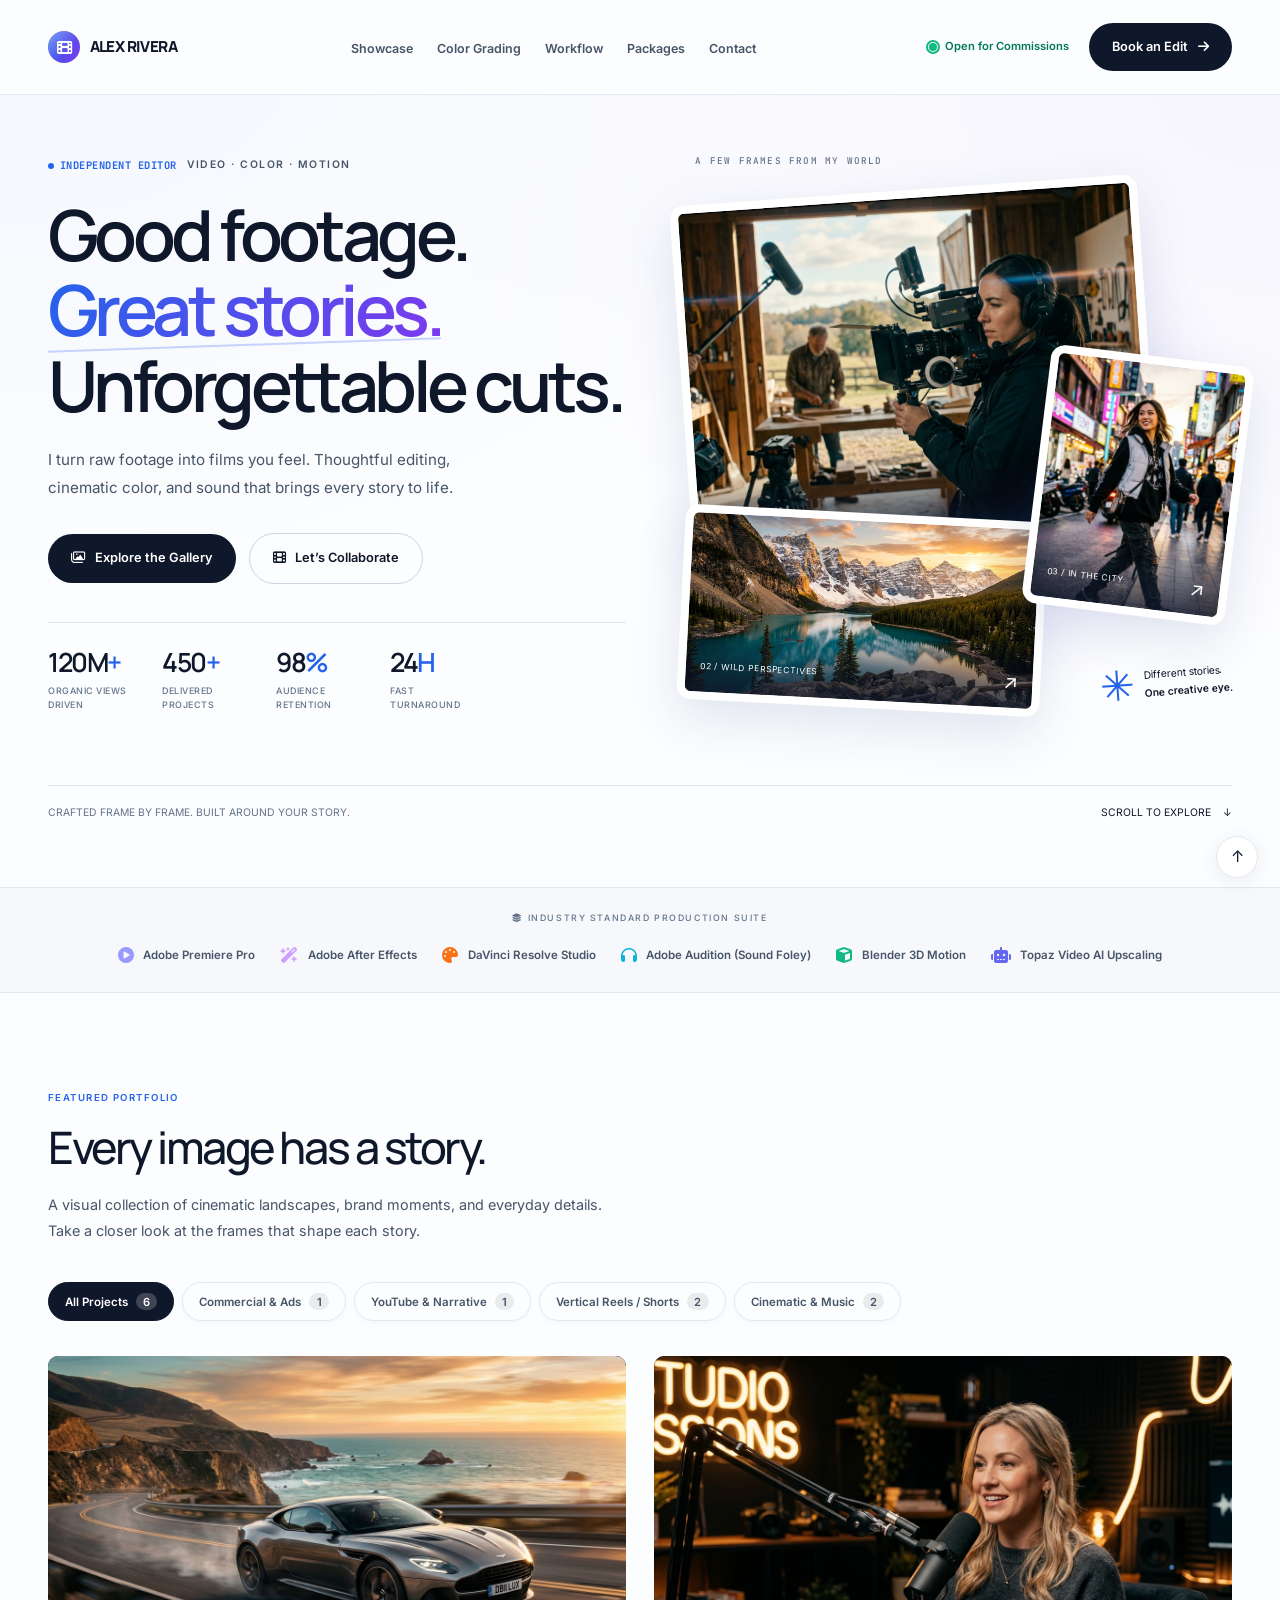
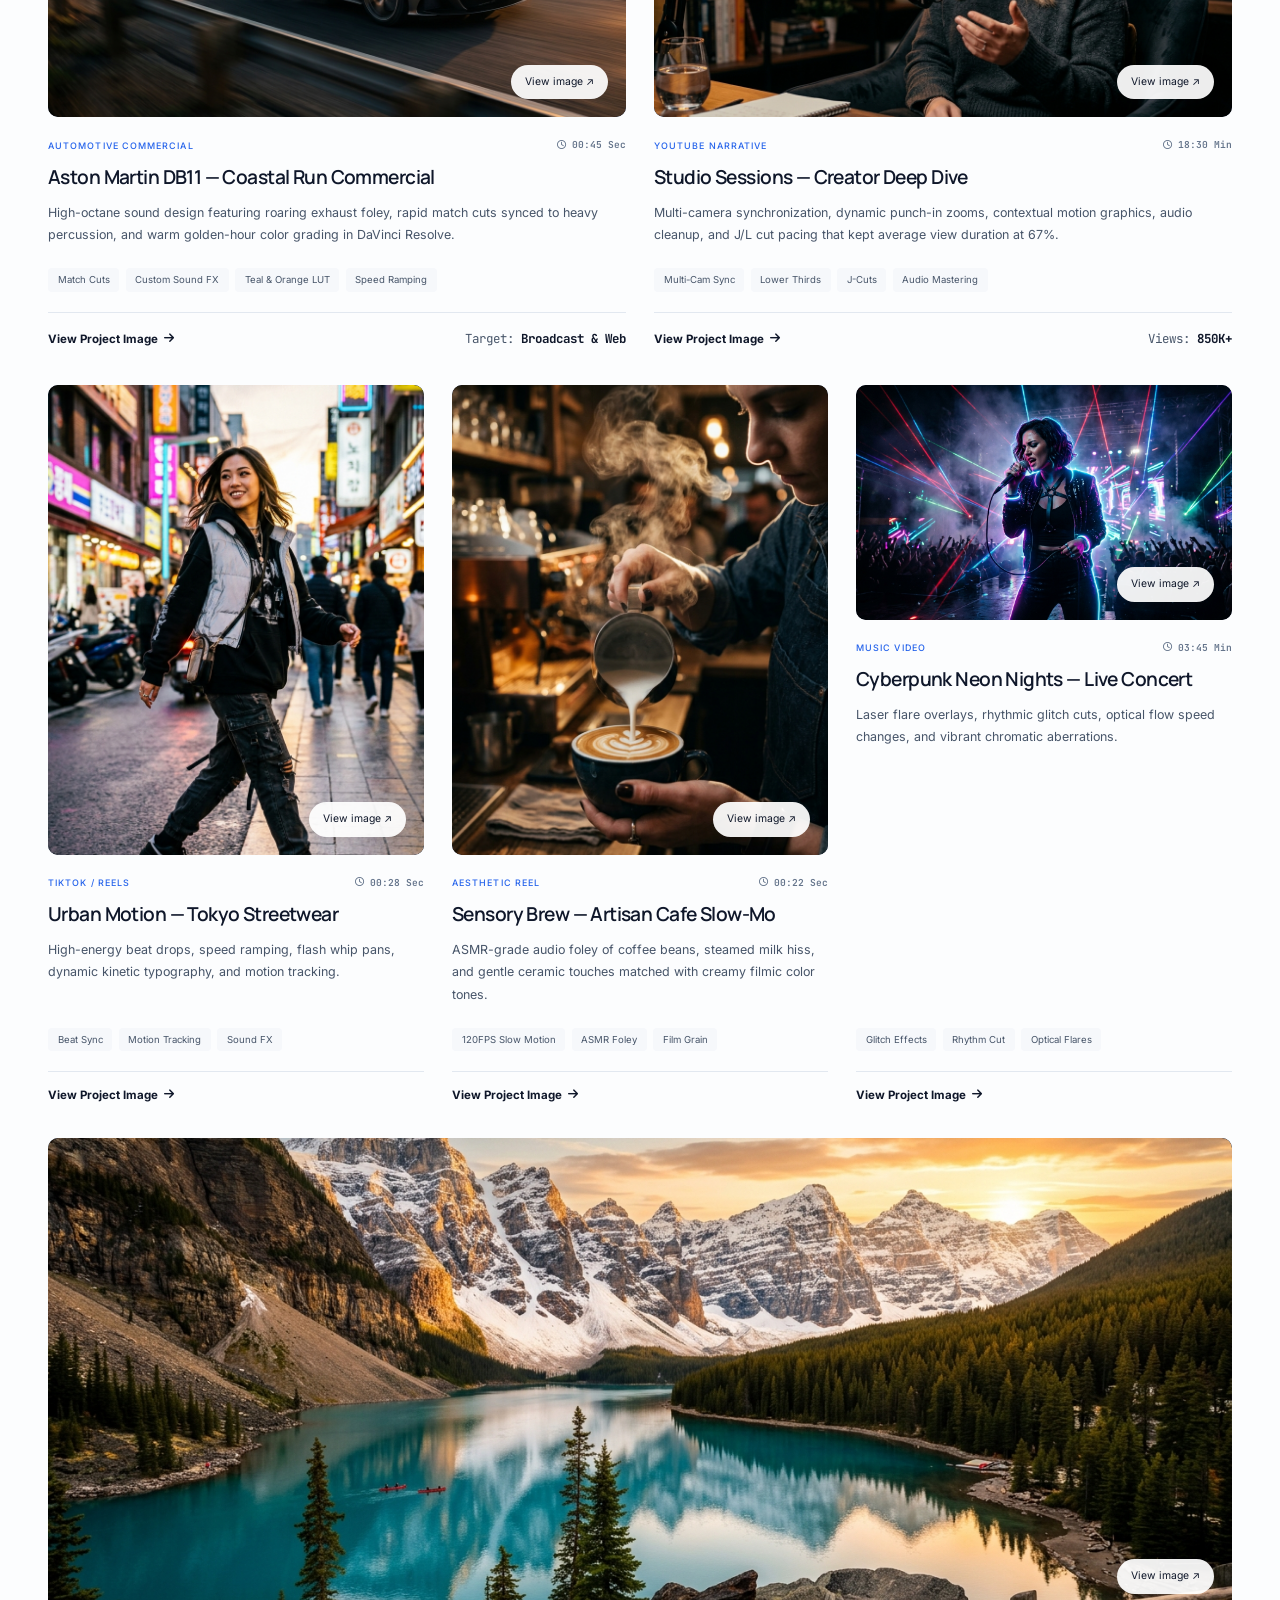
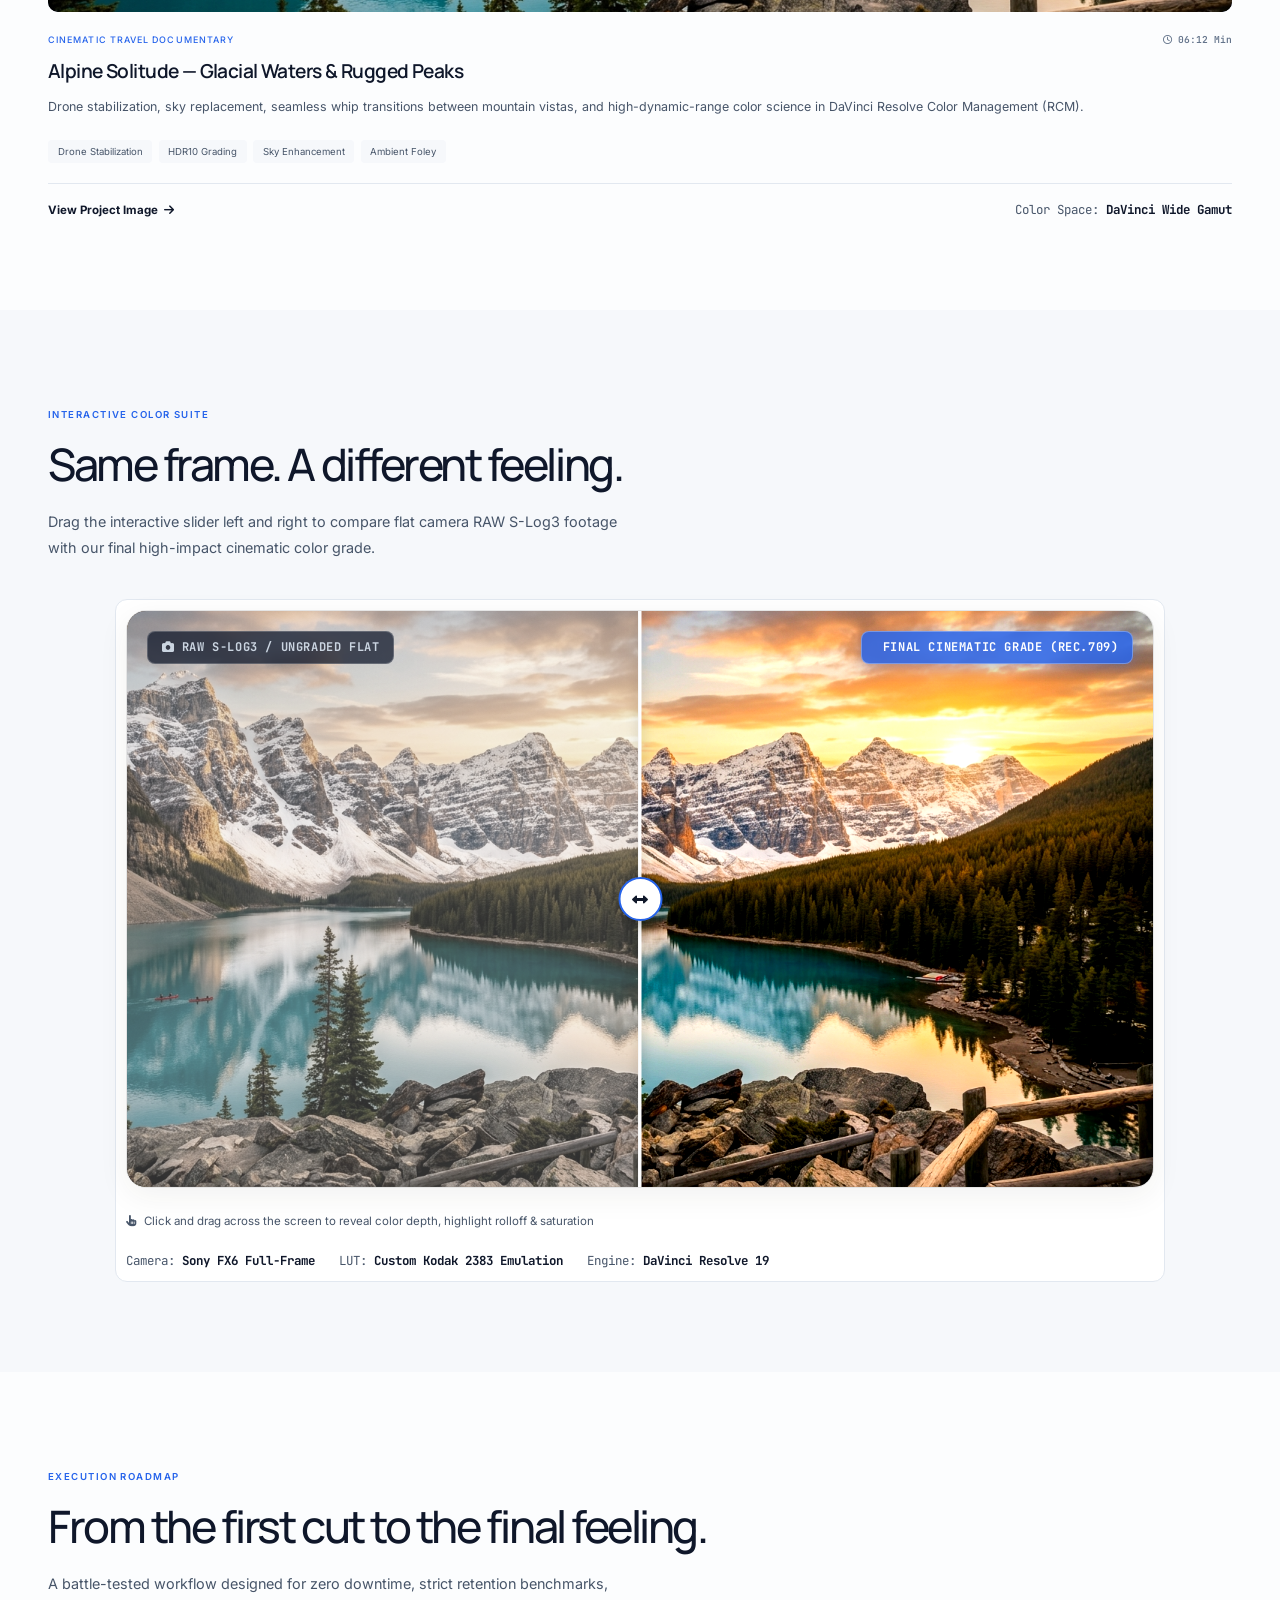
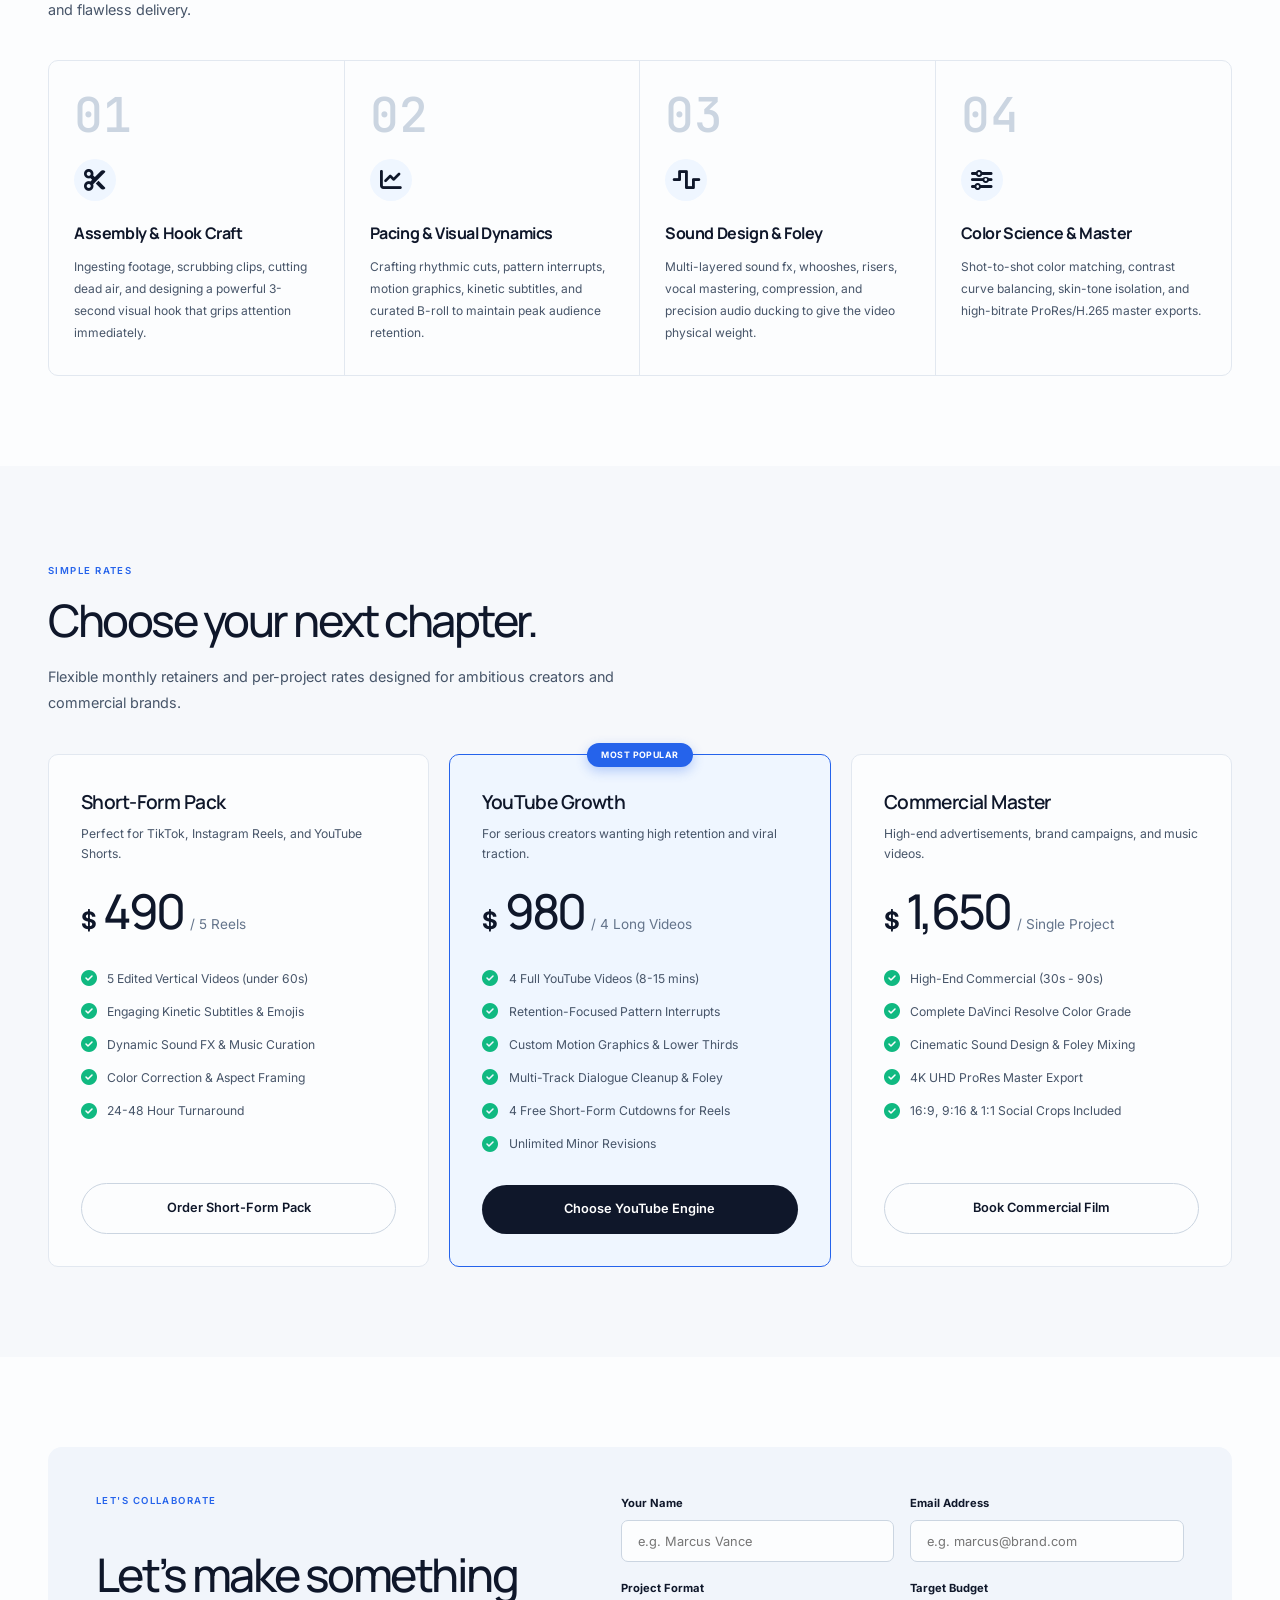
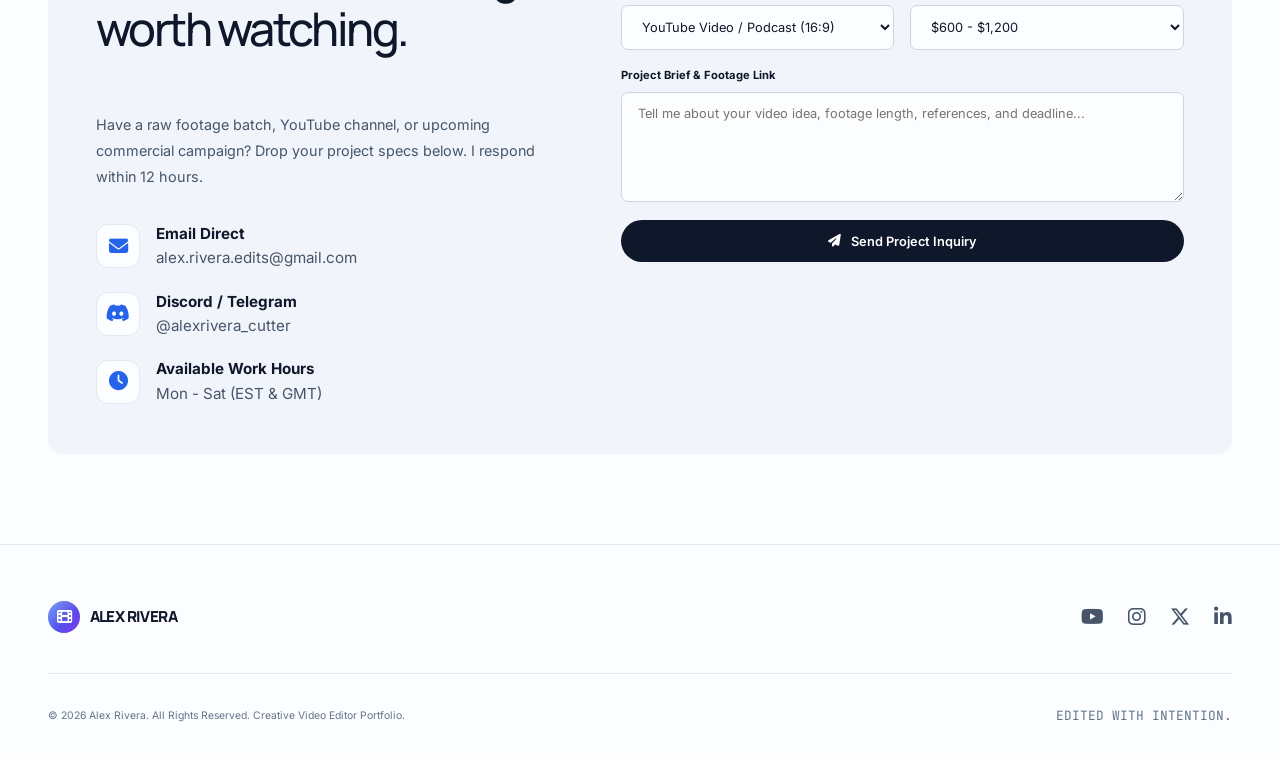
==== index.html @ 597ae552 "Add complete video portfolio website" ====
<!DOCTYPE html>
<html lang="en">
<head>
  <meta charset="UTF-8">
  <meta name="viewport" content="width=device-width, initial-scale=1.0">
  <title>Alex Rivera — Senior Video Editor & Post-Production Colorist</title>
  <meta name="description" content="Professional portfolio of Alex Rivera, Senior Video Editor specializing in commercial advertising, high-retention YouTube storytelling, and dynamic viral short-form reels.">

  <!-- Google Fonts: Plus Jakarta Sans, Outfit, JetBrains Mono -->
  <link rel="preconnect" href="https://fonts.googleapis.com">
  <link rel="preconnect" href="https://fonts.gstatic.com" crossorigin>
  <link href="https://fonts.googleapis.com/css2?family=Inter:wght@400;500;600;700&family=Manrope:wght@400;500;600;700;800&family=JetBrains+Mono:wght@400;500&display=swap" rel="stylesheet">

  <!-- Font Awesome Icons for crisp video player and UI controls -->
  <link rel="stylesheet" href="https://cdnjs.cloudflare.com/ajax/libs/font-awesome/6.5.1/css/all.min.css" integrity="sha512-DTOQO9RWCH3ppGqcWaEA1BIZOC6xxalwEsw9c2QQeAIftl+Vegovlnee1c9QX4TctnWMn13TZye+giMm8e2LwA==" crossorigin="anonymous" referrerpolicy="no-referrer" />

  <!-- Main Stylesheet -->
  <link rel="stylesheet" href="css/style.css">
  <link rel="stylesheet" href="css/creative.css">
</head>
<body>

  <!-- =========================================================
       NAVIGATION BAR (Floating Glass Pill)
       ========================================================= -->
  <header class="navbar-wrapper">
    <nav class="navbar" id="main-nav">
      <a href="#hero" class="brand-logo">
        <div class="logo-icon">
          <i class="fa-solid fa-film"></i>
        </div>
        <span>ALEX RIVERA</span>
        <span class="logo-badge">VIDEO EDITOR</span>
      </a>

      <ul class="nav-links">
        <li><a href="#portfolio" class="nav-link">Showcase</a></li>
        <li><a href="#colorgrade" class="nav-link">Color Grading</a></li>
        <li><a href="#process" class="nav-link">Workflow</a></li>
        <li><a href="#pricing" class="nav-link">Packages</a></li>
        <li><a href="#contact" class="nav-link">Contact</a></li>
      </ul>

      <div class="nav-actions">
        <div class="btn-status-pill">
          <div class="status-dot-pulse"></div>
          <span>Open for Commissions</span>
        </div>
        <a href="#contact" class="btn-primary" id="nav-cta-btn">
          <span>Book an Edit</span>
          <i class="fa-solid fa-arrow-right"></i>
        </a>
        <button class="mobile-menu-btn" id="mobile-toggle" aria-label="Toggle navigation">
          <i class="fa-solid fa-bars"></i>
        </button>
      </div>
    </nav>
  </header>

  <main>
    <!-- =========================================================
         HERO SECTION
         ========================================================= -->
    <section class="hero-section" id="hero">
      <div class="container">
        <div class="hero-grid">
          
          <!-- Left Column: Copy & Value Proposition -->
          <div class="hero-content">
            <div class="hero-pill">
              <span class="rec-indicator">
                <span class="rec-dot"></span>
                <span>INDEPENDENT EDITOR</span>
              </span>
              <span>VIDEO · COLOR · MOTION</span>
            </div>

            <h1 class="hero-title">
              Good footage.<br> <span class="highlight-gradient">Great stories.</span><br> Unforgettable cuts.
            </h1>

            <p class="hero-subtitle">
              I turn raw footage into films you feel. Thoughtful editing, cinematic color, and sound that brings every story to life.
            </p>

            <div class="hero-cta-group">
              <a class="btn-primary" href="#portfolio"><i class="fa-regular fa-images" aria-hidden="true"></i><span>Explore the Gallery</span></a>
              
              <a href="#contact" class="btn-secondary">
                <i class="fa-solid fa-film"></i>
                <span>Let’s Collaborate</span>
              </a>
            </div>

            <!-- Stats Bar -->
            <div class="hero-stats-row">
              <div class="stat-item">
                <div class="stat-number">120M<span>+</span></div>
                <div class="stat-label">Organic Views Driven</div>
              </div>
              <div class="stat-item">
                <div class="stat-number">450<span>+</span></div>
                <div class="stat-label">Delivered Projects</div>
              </div>
              <div class="stat-item">
                <div class="stat-number">98<span>%</span></div>
                <div class="stat-label">Audience Retention</div>
              </div>
              <div class="stat-item">
                <div class="stat-number">24<span>H</span></div>
                <div class="stat-label">Fast Turnaround</div>
              </div>
            </div>
          </div>

          <!-- Right Column: Interactive Video Player Mockup with Creative Watermark -->
          <div class="hero-visual image-composition">
  <span class="composition-label">A FEW FRAMES FROM MY WORLD</span>
  <button class="image-tile image-tile-main open-image-btn" data-image="assets/images/hero_showreel.jpg" data-title="Behind the frame" data-category="Visual storytelling" aria-label="View Behind the frame image">
    <img src="assets/images/hero_showreel.jpg" alt="Cinematographer capturing a scene on a film set" fetchpriority="high">
    <span class="image-caption"><span>01 / BEHIND THE FRAME</span><span aria-hidden="true">↗</span></span>
  </button>
  <button class="image-tile image-tile-landscape open-image-btn" data-image="assets/images/travel_documentary.jpg" data-title="A different perspective" data-category="Cinematic landscapes" aria-label="View cinematic landscape image">
    <img src="assets/images/travel_documentary.jpg" alt="Alpine landscape with glacial water and mountain peaks">
    <span class="image-caption"><span>02 / WILD PERSPECTIVES</span><span aria-hidden="true">↗</span></span>
  </button>
  <button class="image-tile image-tile-portrait open-image-btn" data-image="assets/images/vertical_reel_1.jpg" data-title="Life in motion" data-category="Streetwear & lifestyle" aria-label="View streetwear image">
    <img src="assets/images/vertical_reel_1.jpg" alt="Urban streetwear portrait">
    <span class="image-caption"><span>03 / IN THE CITY</span><span aria-hidden="true">↗</span></span>
  </button>
  <div class="composition-note"><span class="composition-spark" aria-hidden="true">✳</span><span>Different stories.<br><strong>One creative eye.</strong></span></div>
</div>

        </div>
      </div>
      <div class="container"><div class="hero-footnote"><span>CRAFTED FRAME BY FRAME. BUILT AROUND YOUR STORY.</span><a href="#portfolio">SCROLL TO EXPLORE <span>↓</span></a></div></div>
    </section>

    <!-- =========================================================
         TOOL STACK / SOFTWARE TICKER
         ========================================================= -->
    <section class="ticker-strip-section">
      <div class="container">
        <div class="ticker-label-title">
          <i class="fa-solid fa-layer-group me-1"></i> Industry Standard Production Suite
        </div>
        <div class="software-pill-row">
          <div class="software-pill">
            <span class="software-icon-badge" style="color: #9999ff;"><i class="fa-solid fa-circle-play"></i></span>
            <span>Adobe Premiere Pro</span>
          </div>
          <div class="software-pill">
            <span class="software-icon-badge" style="color: #cf9fff;"><i class="fa-solid fa-wand-magic-sparkles"></i></span>
            <span>Adobe After Effects</span>
          </div>
          <div class="software-pill">
            <span class="software-icon-badge" style="color: #f97316;"><i class="fa-solid fa-palette"></i></span>
            <span>DaVinci Resolve Studio</span>
          </div>
          <div class="software-pill">
            <span class="software-icon-badge" style="color: #06b6d4;"><i class="fa-solid fa-headphones"></i></span>
            <span>Adobe Audition (Sound Foley)</span>
          </div>
          <div class="software-pill">
            <span class="software-icon-badge" style="color: #10b981;"><i class="fa-solid fa-cube"></i></span>
            <span>Blender 3D Motion</span>
          </div>
          <div class="software-pill">
            <span class="software-icon-badge" style="color: #6366f1;"><i class="fa-solid fa-robot"></i></span>
            <span>Topaz Video AI Upscaling</span>
          </div>
        </div>
      </div>
    </section>

    <!-- =========================================================
         VIDEO PORTFOLIO SHOWCASE (With Watermarks & Badges)
         ========================================================= -->
    <section class="portfolio-section" id="portfolio">
      <div class="container">
        
        <div class="section-header">
          <span class="section-tag">
            <i class="fa-solid fa-clapperboard me-1"></i> Featured Portfolio
          </span>
          <h2 class="section-title">Every image has a story.</h2>
          <p class="section-desc">
            A visual collection of cinematic landscapes, brand moments, and everyday details. Take a closer look at the frames that shape each story.
          </p>
        </div>

        <!-- Filter Categories -->
        <div class="filter-tabs-wrapper">
          <button class="filter-btn active" data-filter="all">
            <span>All Projects</span>
            <span class="filter-badge-count">6</span>
          </button>
          <button class="filter-btn" data-filter="commercial">
            <span>Commercial & Ads</span>
            <span class="filter-badge-count">1</span>
          </button>
          <button class="filter-btn" data-filter="youtube">
            <span>YouTube & Narrative</span>
            <span class="filter-badge-count">1</span>
          </button>
          <button class="filter-btn" data-filter="reels">
            <span>Vertical Reels / Shorts</span>
            <span class="filter-badge-count">2</span>
          </button>
          <button class="filter-btn" data-filter="cinematic">
            <span>Cinematic & Music</span>
            <span class="filter-badge-count">2</span>
          </button>
        </div>

        <!-- Projects Grid -->
        <div class="projects-grid" id="projects-grid">
          
          <!-- Project 1: Commercial (16:9) -->
          <article class="project-card card-span-7" data-category="commercial">
            <div class="card-media-wrapper">
              
              <div class="project-image open-image-btn"
                data-title="Aston Martin DB11 — Horizon Ad Campaign"
                data-category="Commercial & Automotive Ad"
                data-image="assets/images/commercial_ad.jpg"
                data-time="00:45"
                data-resolution="4K 60FPS"
                data-software="Premiere Pro, DaVinci Resolve">
                
                <img src="assets/images/commercial_ad.jpg" alt="Commercial Video Edit" class="project-image-thumb">
                
                <span class="image-view-hint" aria-hidden="true">View image ↗</span>

              </div>
            </div>

            <div class="project-info-body">
              <div class="project-top-meta">
                <span class="project-category-tag">Automotive Commercial</span>
                <span class="project-duration-pill">
                  <i class="fa-regular fa-clock"></i> 00:45 Sec
                </span>
              </div>
              <h3 class="project-title">Aston Martin DB11 — Coastal Run Commercial</h3>
              <p class="project-desc">
                High-octane sound design featuring roaring exhaust foley, rapid match cuts synced to heavy percussion, and warm golden-hour color grading in DaVinci Resolve.
              </p>
              <div class="project-tags-list">
                <span class="edit-tag">Match Cuts</span>
                <span class="edit-tag">Custom Sound FX</span>
                <span class="edit-tag">Teal & Orange LUT</span>
                <span class="edit-tag">Speed Ramping</span>
              </div>
              <div class="project-footer-action">
                <button class="view-edit-link open-image-btn"
                  data-title="Aston Martin DB11 — Horizon Ad Campaign"
                  data-category="Commercial & Automotive Ad"
                  data-image="assets/images/commercial_ad.jpg"
                  data-time="00:45"
                  data-resolution="4K 60FPS"
                  data-software="Premiere Pro, DaVinci Resolve">
                  <span>View Project Image</span>
                  <i class="fa-solid fa-arrow-right"></i>
                </button>
                <span class="spec-badge">Target: <strong>Broadcast & Web</strong></span>
              </div>
            </div>
          </article>

          <!-- Project 2: YouTube Narrative (16:9) -->
          <article class="project-card card-span-5" data-category="youtube">
            <div class="card-media-wrapper">
              
              <div class="project-image open-image-btn"
                data-title="Studio Sessions — Episodic Creator Interview"
                data-category="YouTube Episodic Narrative"
                data-image="assets/images/youtube_interview.jpg"
                data-time="18:30"
                data-resolution="1080p 60FPS"
                data-software="Premiere Pro, Audition">
                
                <img src="assets/images/youtube_interview.jpg" alt="YouTube Studio Interview Edit" class="project-image-thumb">
                
                <span class="image-view-hint" aria-hidden="true">View image ↗</span>

              </div>
            </div>

            <div class="project-info-body">
              <div class="project-top-meta">
                <span class="project-category-tag">YouTube Narrative</span>
                <span class="project-duration-pill">
                  <i class="fa-regular fa-clock"></i> 18:30 Min
                </span>
              </div>
              <h3 class="project-title">Studio Sessions — Creator Deep Dive</h3>
              <p class="project-desc">
                Multi-camera synchronization, dynamic punch-in zooms, contextual motion graphics, audio cleanup, and J/L cut pacing that kept average view duration at 67%.
              </p>
              <div class="project-tags-list">
                <span class="edit-tag">Multi-Cam Sync</span>
                <span class="edit-tag">Lower Thirds</span>
                <span class="edit-tag">J-Cuts</span>
                <span class="edit-tag">Audio Mastering</span>
              </div>
              <div class="project-footer-action">
                <button class="view-edit-link open-image-btn"
                  data-title="Studio Sessions — Episodic Creator Interview"
                  data-category="YouTube Episodic Narrative"
                  data-image="assets/images/youtube_interview.jpg"
                  data-time="18:30"
                  data-resolution="1080p 60FPS"
                  data-software="Premiere Pro, Audition">
                  <span>View Project Image</span>
                  <i class="fa-solid fa-arrow-right"></i>
                </button>
                <span class="spec-badge">Views: <strong>850K+</strong></span>
              </div>
            </div>
          </article>

          <!-- Project 3: Vertical Reel 1 (9:16) -->
          <article class="project-card card-vertical" data-category="reels">
            <div class="card-media-wrapper">
              
              <div class="project-image aspect-vertical open-image-btn"
                data-title="Urban Motion — Street Style Fashion Reel"
                data-category="Instagram & TikTok Short-Form"
                data-image="assets/images/vertical_reel_1.jpg"
                data-time="00:28"
                data-resolution="9:16 1080x1920"
                data-software="After Effects, Premiere Pro">
                
                <img src="assets/images/vertical_reel_1.jpg" alt="Fashion Vertical Reel Edit" class="project-image-thumb">
                
                <span class="image-view-hint" aria-hidden="true">View image ↗</span>

              </div>
            </div>

            <div class="project-info-body">
              <div class="project-top-meta">
                <span class="project-category-tag">TikTok / Reels</span>
                <span class="project-duration-pill">
                  <i class="fa-regular fa-clock"></i> 00:28 Sec
                </span>
              </div>
              <h3 class="project-title">Urban Motion — Tokyo Streetwear</h3>
              <p class="project-desc">
                High-energy beat drops, speed ramping, flash whip pans, dynamic kinetic typography, and motion tracking.
              </p>
              <div class="project-tags-list">
                <span class="edit-tag">Beat Sync</span>
                <span class="edit-tag">Motion Tracking</span>
                <span class="edit-tag">Sound FX</span>
              </div>
              <div class="project-footer-action">
                <button class="view-edit-link open-image-btn"
                  data-title="Urban Motion — Street Style Fashion Reel"
                  data-category="Instagram & TikTok Short-Form"
                  data-image="assets/images/vertical_reel_1.jpg"
                  data-time="00:28"
                  data-resolution="9:16 1080x1920"
                  data-software="After Effects, Premiere Pro">
                  <span>View Project Image</span>
                  <i class="fa-solid fa-arrow-right"></i>
                </button>
              </div>
            </div>
          </article>

          <!-- Project 4: Vertical Reel 2 (9:16) -->
          <article class="project-card card-vertical" data-category="reels">
            <div class="card-media-wrapper">
              
              <div class="project-image aspect-vertical open-image-btn"
                data-title="Sensory Brew — Specialty Coffee Macro Reel"
                data-category="Instagram & TikTok Short-Form"
                data-image="assets/images/vertical_reel_2.jpg"
                data-time="00:22"
                data-resolution="9:16 1080x1920"
                data-software="Premiere Pro, DaVinci Resolve">
                
                <img src="assets/images/vertical_reel_2.jpg" alt="Coffee Macro Vertical Reel Edit" class="project-image-thumb">
                
                <span class="image-view-hint" aria-hidden="true">View image ↗</span>

              </div>
            </div>

            <div class="project-info-body">
              <div class="project-top-meta">
                <span class="project-category-tag">Aesthetic Reel</span>
                <span class="project-duration-pill">
                  <i class="fa-regular fa-clock"></i> 00:22 Sec
                </span>
              </div>
              <h3 class="project-title">Sensory Brew — Artisan Cafe Slow-Mo</h3>
              <p class="project-desc">
                ASMR-grade audio foley of coffee beans, steamed milk hiss, and gentle ceramic touches matched with creamy filmic color tones.
              </p>
              <div class="project-tags-list">
                <span class="edit-tag">120FPS Slow Motion</span>
                <span class="edit-tag">ASMR Foley</span>
                <span class="edit-tag">Film Grain</span>
              </div>
              <div class="project-footer-action">
                <button class="view-edit-link open-image-btn"
                  data-title="Sensory Brew — Specialty Coffee Macro Reel"
                  data-category="Instagram & TikTok Short-Form"
                  data-image="assets/images/vertical_reel_2.jpg"
                  data-time="00:22"
                  data-resolution="9:16 1080x1920"
                  data-software="Premiere Pro, DaVinci Resolve">
                  <span>View Project Image</span>
                  <i class="fa-solid fa-arrow-right"></i>
                </button>
              </div>
            </div>
          </article>

          <!-- Project 5: Music Video & Stage (16:9) -->
          <article class="project-card card-span-4" data-category="cinematic">
            <div class="card-media-wrapper">
              
              <div class="project-image open-image-btn"
                data-title="Cyberpunk Neon Nights — Official Music Video"
                data-category="Music Video & VFX"
                data-image="assets/images/music_video.jpg"
                data-time="03:45"
                data-resolution="4K 24FPS"
                data-software="Premiere Pro, After Effects">
                
                <img src="assets/images/music_video.jpg" alt="Concert Music Video Edit" class="project-image-thumb">
                
                <span class="image-view-hint" aria-hidden="true">View image ↗</span>

              </div>
            </div>

            <div class="project-info-body">
              <div class="project-top-meta">
                <span class="project-category-tag">Music Video</span>
                <span class="project-duration-pill">
                  <i class="fa-regular fa-clock"></i> 03:45 Min
                </span>
              </div>
              <h3 class="project-title">Cyberpunk Neon Nights — Live Concert</h3>
              <p class="project-desc">
                Laser flare overlays, rhythmic glitch cuts, optical flow speed changes, and vibrant chromatic aberrations.
              </p>
              <div class="project-tags-list">
                <span class="edit-tag">Glitch Effects</span>
                <span class="edit-tag">Rhythm Cut</span>
                <span class="edit-tag">Optical Flares</span>
              </div>
              <div class="project-footer-action">
                <button class="view-edit-link open-image-btn"
                  data-title="Cyberpunk Neon Nights — Official Music Video"
                  data-category="Music Video & VFX"
                  data-image="assets/images/music_video.jpg"
                  data-time="03:45"
                  data-resolution="4K 24FPS"
                  data-software="Premiere Pro, After Effects">
                  <span>View Project Image</span>
                  <i class="fa-solid fa-arrow-right"></i>
                </button>
              </div>
            </div>
          </article>

          <!-- Project 6: Nature / Travel Documentary (16:9) -->
          <article class="project-card card-span-12" data-category="cinematic">
            <div class="card-media-wrapper">
              
              <div class="project-image open-image-btn"
                data-title="Alpine Solitude — 4K Cinematic Travel Documentary"
                data-category="Travel & Documentary Film"
                data-image="assets/images/travel_documentary.jpg"
                data-time="06:12"
                data-resolution="4K UHD 60FPS"
                data-software="DaVinci Resolve Studio">
                
                <img src="assets/images/travel_documentary.jpg" alt="Nature Travel Documentary Video Edit" class="project-image-thumb">
                
                <span class="image-view-hint" aria-hidden="true">View image ↗</span>

              </div>
            </div>

            <div class="project-info-body">
              <div class="project-top-meta">
                <span class="project-category-tag">Cinematic Travel Documentary</span>
                <span class="project-duration-pill">
                  <i class="fa-regular fa-clock"></i> 06:12 Min
                </span>
              </div>
              <h3 class="project-title">Alpine Solitude — Glacial Waters & Rugged Peaks</h3>
              <p class="project-desc">
                Drone stabilization, sky replacement, seamless whip transitions between mountain vistas, and high-dynamic-range color science in DaVinci Resolve Color Management (RCM).
              </p>
              <div class="project-tags-list">
                <span class="edit-tag">Drone Stabilization</span>
                <span class="edit-tag">HDR10 Grading</span>
                <span class="edit-tag">Sky Enhancement</span>
                <span class="edit-tag">Ambient Foley</span>
              </div>
              <div class="project-footer-action">
                <button class="view-edit-link open-image-btn"
                  data-title="Alpine Solitude — 4K Cinematic Travel Documentary"
                  data-category="Travel & Documentary Film"
                  data-image="assets/images/travel_documentary.jpg"
                  data-time="06:12"
                  data-resolution="4K UHD 60FPS"
                  data-software="DaVinci Resolve Studio">
                  <span>View Project Image</span>
                  <i class="fa-solid fa-arrow-right"></i>
                </button>
                <span class="spec-badge">Color Space: <strong>DaVinci Wide Gamut</strong></span>
              </div>
            </div>
          </article>

        </div>

      </div>
    </section>

    <!-- =========================================================
         INTERACTIVE BEFORE & AFTER COLOR GRADING SLIDER
         ========================================================= -->
    <section class="color-grade-section" id="colorgrade">
      <div class="container">
        
        <div class="section-header">
          <span class="section-tag">
            <i class="fa-solid fa-wand-magic-sparkles me-1"></i> Interactive Color Suite
          </span>
          <h2 class="section-title">Same frame. A different feeling.</h2>
          <p class="section-desc">
            Drag the interactive slider left and right to compare flat camera RAW S-Log3 footage with our final high-impact cinematic color grade.
          </p>
        </div>

        <div class="slider-showcase-box">
          <div class="comparison-wrapper" id="color-slider-container">
            
            <!-- Graded Layer (Right) -->
            <div class="comparison-image graded">
              <img src="assets/images/travel_documentary.jpg" alt="Graded Cinematic Video Frame">
              <div class="comparison-label label-graded">
                <i class="fa-solid fa-sparkles me-1"></i> FINAL CINEMATIC GRADE (REC.709)
              </div>
            </div>

            <!-- RAW Flat Layer (Left - clipped by slider) -->
            <div class="comparison-image raw" id="raw-layer">
              <img src="assets/images/travel_documentary.jpg" alt="RAW Flat S-Log Video Footage">
              <div class="comparison-label label-raw">
                <i class="fa-solid fa-camera me-1"></i> RAW S-LOG3 / UNGRADED FLAT
              </div>
            </div>

            <!-- Draggable divider handle -->
            <div class="slider-handle-bar" id="slider-handle">
              <div class="handle-circle-btn">
                <i class="fa-solid fa-left-right"></i>
              </div>
            </div>

          </div>

          <div class="slider-caption-row">
            <div class="slider-instruction">
              <i class="fa-solid fa-hand-pointer text-primary"></i>
              <span>Click and drag across the screen to reveal color depth, highlight rolloff & saturation</span>
            </div>

            <div class="lut-specs-row">
              <div class="spec-badge">Camera: <strong>Sony FX6 Full-Frame</strong></div>
              <div class="spec-badge">LUT: <strong>Custom Kodak 2383 Emulation</strong></div>
              <div class="spec-badge">Engine: <strong>DaVinci Resolve 19</strong></div>
            </div>
          </div>
        </div>

      </div>
    </section>

    <!-- =========================================================
         POST-PRODUCTION WORKFLOW & PIPELINE
         ========================================================= -->
    <section class="process-section" id="process">
      <div class="container">
        
        <div class="section-header">
          <span class="section-tag">
            <i class="fa-solid fa-diagram-project me-1"></i> Execution Roadmap
          </span>
          <h2 class="section-title">From the first cut to the final feeling.</h2>
          <p class="section-desc">
            A battle-tested workflow designed for zero downtime, strict retention benchmarks, and flawless delivery.
          </p>
        </div>

        <div class="process-grid">
          
          <div class="process-card">
            <div class="process-step-num">01</div>
            <div class="process-icon-box">
              <i class="fa-solid fa-scissors"></i>
            </div>
            <h3 class="process-title">Assembly & Hook Craft</h3>
            <p class="process-desc">
              Ingesting footage, scrubbing clips, cutting dead air, and designing a powerful 3-second visual hook that grips attention immediately.
            </p>
          </div>

          <div class="process-card">
            <div class="process-step-num">02</div>
            <div class="process-icon-box">
              <i class="fa-solid fa-chart-line"></i>
            </div>
            <h3 class="process-title">Pacing & Visual Dynamics</h3>
            <p class="process-desc">
              Crafting rhythmic cuts, pattern interrupts, motion graphics, kinetic subtitles, and curated B-roll to maintain peak audience retention.
            </p>
          </div>

          <div class="process-card">
            <div class="process-step-num">03</div>
            <div class="process-icon-box">
              <i class="fa-solid fa-wave-square"></i>
            </div>
            <h3 class="process-title">Sound Design & Foley</h3>
            <p class="process-desc">
              Multi-layered sound fx, whooshes, risers, vocal mastering, compression, and precision audio ducking to give the video physical weight.
            </p>
          </div>

          <div class="process-card">
            <div class="process-step-num">04</div>
            <div class="process-icon-box">
              <i class="fa-solid fa-sliders"></i>
            </div>
            <h3 class="process-title">Color Science & Master</h3>
            <p class="process-desc">
              Shot-to-shot color matching, contrast curve balancing, skin-tone isolation, and high-bitrate ProRes/H.265 master exports.
            </p>
          </div>

        </div>

      </div>
    </section>

    <!-- =========================================================
         PRICING & TURNAROUND PACKAGES
         ========================================================= -->
    <section class="pricing-section" id="pricing">
      <div class="container">
        
        <div class="section-header">
          <span class="section-tag">
            <i class="fa-solid fa-tag me-1"></i> Simple Rates
          </span>
          <h2 class="section-title">Choose your next chapter.</h2>
          <p class="section-desc">
            Flexible monthly retainers and per-project rates designed for ambitious creators and commercial brands.
          </p>
        </div>

        <div class="pricing-grid">
          
          <!-- Package 1: Short Form -->
          <div class="pricing-card">
            <h3 class="plan-name">Short-Form Pack</h3>
            <p class="plan-desc">Perfect for TikTok, Instagram Reels, and YouTube Shorts.</p>
            <div class="plan-price-row">
              <span class="plan-currency">$</span>
              <span class="plan-price">490</span>
              <span class="plan-period">/ 5 Reels</span>
            </div>
            <ul class="plan-features-list">
              <li class="feature-item"><i class="fa-solid fa-circle-check check-icon"></i> 5 Edited Vertical Videos (under 60s)</li>
              <li class="feature-item"><i class="fa-solid fa-circle-check check-icon"></i> Engaging Kinetic Subtitles & Emojis</li>
              <li class="feature-item"><i class="fa-solid fa-circle-check check-icon"></i> Dynamic Sound FX & Music Curation</li>
              <li class="feature-item"><i class="fa-solid fa-circle-check check-icon"></i> Color Correction & Aspect Framing</li>
              <li class="feature-item"><i class="fa-solid fa-circle-check check-icon"></i> 24-48 Hour Turnaround</li>
            </ul>
            <a href="#contact" class="btn-secondary" style="width: 100%; text-align: center;">Order Short-Form Pack</a>
          </div>

          <!-- Package 2: YouTube Growth (Featured) -->
          <div class="pricing-card featured">
            <div class="popular-badge">MOST POPULAR</div>
            <h3 class="plan-name">YouTube Growth</h3>
            <p class="plan-desc">For serious creators wanting high retention and viral traction.</p>
            <div class="plan-price-row">
              <span class="plan-currency">$</span>
              <span class="plan-price">980</span>
              <span class="plan-period">/ 4 Long Videos</span>
            </div>
            <ul class="plan-features-list">
              <li class="feature-item"><i class="fa-solid fa-circle-check check-icon"></i> 4 Full YouTube Videos (8-15 mins)</li>
              <li class="feature-item"><i class="fa-solid fa-circle-check check-icon"></i> Retention-Focused Pattern Interrupts</li>
              <li class="feature-item"><i class="fa-solid fa-circle-check check-icon"></i> Custom Motion Graphics & Lower Thirds</li>
              <li class="feature-item"><i class="fa-solid fa-circle-check check-icon"></i> Multi-Track Dialogue Cleanup & Foley</li>
              <li class="feature-item"><i class="fa-solid fa-circle-check check-icon"></i> 4 Free Short-Form Cutdowns for Reels</li>
              <li class="feature-item"><i class="fa-solid fa-circle-check check-icon"></i> Unlimited Minor Revisions</li>
            </ul>
            <a href="#contact" class="btn-primary" style="width: 100%; text-align: center;">Choose YouTube Engine</a>
          </div>

          <!-- Package 3: Commercial Master -->
          <div class="pricing-card">
            <h3 class="plan-name">Commercial Master</h3>
            <p class="plan-desc">High-end advertisements, brand campaigns, and music videos.</p>
            <div class="plan-price-row">
              <span class="plan-currency">$</span>
              <span class="plan-price">1,650</span>
              <span class="plan-period">/ Single Project</span>
            </div>
            <ul class="plan-features-list">
              <li class="feature-item"><i class="fa-solid fa-circle-check check-icon"></i> High-End Commercial (30s - 90s)</li>
              <li class="feature-item"><i class="fa-solid fa-circle-check check-icon"></i> Complete DaVinci Resolve Color Grade</li>
              <li class="feature-item"><i class="fa-solid fa-circle-check check-icon"></i> Cinematic Sound Design & Foley Mixing</li>
              <li class="feature-item"><i class="fa-solid fa-circle-check check-icon"></i> 4K UHD ProRes Master Export</li>
              <li class="feature-item"><i class="fa-solid fa-circle-check check-icon"></i> 16:9, 9:16 & 1:1 Social Crops Included</li>
            </ul>
            <a href="#contact" class="btn-secondary" style="width: 100%; text-align: center;">Book Commercial Film</a>
          </div>

        </div>

      </div>
    </section>

    <!-- =========================================================
         CONTACT & PROJECT INQUIRY FORM
         ========================================================= -->
    <section class="contact-section" id="contact">
      <div class="container">
        
        <div class="contact-card-box">
          
          <div class="contact-info-col">
            <span class="section-tag" style="align-self: flex-start;">
              <i class="fa-solid fa-envelope me-1"></i> Let's Collaborate
            </span>
            <h2 class="section-title" style="font-size: 2.2rem;">Let’s make something worth watching.</h2>
            <p class="section-desc">
              Have a raw footage batch, YouTube channel, or upcoming commercial campaign? Drop your project specs below. I respond within 12 hours.
            </p>

            <div class="contact-channel-list">
              <div class="channel-item">
                <div class="channel-icon">
                  <i class="fa-solid fa-envelope"></i>
                </div>
                <div>
                  <div style="font-weight: 700; color: var(--text-primary);">Email Direct</div>
                  <div>alex.rivera.edits@gmail.com</div>
                </div>
              </div>

              <div class="channel-item">
                <div class="channel-icon">
                  <i class="fa-brands fa-discord"></i>
                </div>
                <div>
                  <div style="font-weight: 700; color: var(--text-primary);">Discord / Telegram</div>
                  <div>@alexrivera_cutter</div>
                </div>
              </div>

              <div class="channel-item">
                <div class="channel-icon">
                  <i class="fa-solid fa-clock"></i>
                </div>
                <div>
                  <div style="font-weight: 700; color: var(--text-primary);">Available Work Hours</div>
                  <div>Mon - Sat (EST & GMT)</div>
                </div>
              </div>
            </div>
          </div>

          <!-- Inquiry Form -->
          <form class="contact-form" id="inquiry-form">
            <div class="form-group-row">
              <div class="form-group">
                <label class="form-label" for="client-name">Your Name</label>
                <input type="text" id="client-name" class="form-input" placeholder="e.g. Marcus Vance" required>
              </div>
              <div class="form-group">
                <label class="form-label" for="client-email">Email Address</label>
                <input type="email" id="client-email" class="form-input" placeholder="e.g. marcus@brand.com" required>
              </div>
            </div>

            <div class="form-group-row">
              <div class="form-group">
                <label class="form-label" for="project-type">Project Format</label>
                <select id="project-type" class="form-select">
                  <option value="reels">Short-Form Reels / TikToks (9:16)</option>
                  <option value="youtube" selected>YouTube Video / Podcast (16:9)</option>
                  <option value="commercial">Commercial Ad / Brand Film</option>
                  <option value="music">Music Video / Creative Project</option>
                  <option value="color">Color Grading Only</option>
                </select>
              </div>

              <div class="form-group">
                <label class="form-label" for="project-budget">Target Budget</label>
                <select id="project-budget" class="form-select">
                  <option value="300-600">$300 - $600</option>
                  <option value="600-1200" selected>$600 - $1,200</option>
                  <option value="1200-2500">$1,200 - $2,500</option>
                  <option value="custom">$2,500+ (Retainer / Campaign)</option>
                </select>
              </div>
            </div>

            <div class="form-group">
              <label class="form-label" for="project-details">Project Brief & Footage Link</label>
              <textarea id="project-details" class="form-textarea" placeholder="Tell me about your video idea, footage length, references, and deadline..." required></textarea>
            </div>

            <button type="submit" class="btn-primary" style="width: 100%; padding: 0.85rem;">
              <i class="fa-solid fa-paper-plane"></i>
              <span>Send Project Inquiry</span>
            </button>
          </form>

        </div>

      </div>
    </section>
  </main>

  <!-- =========================================================
       FOOTER
       ========================================================= -->
  <footer class="footer-section">
    <div class="container">
      <div class="footer-top-row">
        <a href="#hero" class="brand-logo">
          <div class="logo-icon">
            <i class="fa-solid fa-film"></i>
          </div>
          <span>ALEX RIVERA</span>
          <span class="logo-badge">PORTFOLIO</span>
        </a>

        <div style="display: flex; gap: 1.5rem; color: var(--text-secondary); font-size: 1.25rem;">
          <a href="#" aria-label="YouTube" style="transition: color 0.2s;"><i class="fa-brands fa-youtube"></i></a>
          <a href="#" aria-label="Instagram" style="transition: color 0.2s;"><i class="fa-brands fa-instagram"></i></a>
          <a href="#" aria-label="Twitter / X" style="transition: color 0.2s;"><i class="fa-brands fa-x-twitter"></i></a>
          <a href="#" aria-label="LinkedIn" style="transition: color 0.2s;"><i class="fa-brands fa-linkedin-in"></i></a>
        </div>
      </div>

      <div class="footer-copyright-row">
        <div>© 2026 Alex Rivera. All Rights Reserved. Creative Video Editor Portfolio.</div>
        <div>
          <span style="font-family: var(--font-mono); font-size: 0.8rem; color: var(--text-muted);">
            EDITED WITH INTENTION.
          </span>
        </div>
      </div>
    </div>
  </footer>

  <!-- =========================================================
       PROJECT IMAGE LIGHTBOX
       ========================================================= -->
  <div class="image-lightbox" id="image-lightbox" role="dialog" aria-modal="true" aria-labelledby="image-lightbox-title" hidden>
  <div class="image-lightbox-window">
    <div class="image-lightbox-header"><div><p id="image-lightbox-category"></p><h2 id="image-lightbox-title"></h2></div><button type="button" id="image-lightbox-close" aria-label="Close image preview">×</button></div>
    <img id="image-lightbox-photo" alt="">
    <div class="image-lightbox-footer"><span>THE DETAILS MAKE THE DIFFERENCE.</span><a id="image-original-link" target="_blank" rel="noopener">Open full image ↗</a></div>
  </div>
</div>

  <!-- Toast Notification -->
  <div class="toast-notice" id="toast-notice">
    <i class="fa-solid fa-circle-check" style="color: #10b981;"></i>
    <span id="toast-text">Action successful!</span>
  </div>

  <a class="back-to-top" href="#hero" aria-label="Back to top">↑</a>
  <!-- Main JavaScript File -->
  <script src="js/main.js"></script>
</body>
</html>
---- css/style.css ----
/* ===================================================================
   STUDIO CUTS - PROFESSIONAL VIDEO EDITOR PORTFOLIO
   Design System: Modern Light Editorial Theme
   Typography: Plus Jakarta Sans, Outfit, JetBrains Mono
   =================================================================== */

:root {
  /* Color Palette - Premium Light Theme */
  --bg-primary: #fcfdfe;
  --bg-secondary: #f6f8fb;
  --bg-tertiary: #edf2f7;
  --card-bg: rgba(255, 255, 255, 0.92);
  --card-glass: rgba(255, 255, 255, 0.75);
  
  --text-primary: #0f172a;     /* Deep Slate */
  --text-secondary: #475569;   /* Slate Gray */
  --text-muted: #94a3b8;       /* Subtle Gray */
  
  --accent-primary: #2563eb;   /* Electric Royal Blue */
  --accent-secondary: #4f46e5; /* Indigo */
  --accent-glow: rgba(37, 99, 235, 0.15);
  --accent-gradient: linear-gradient(135deg, #2563eb 0%, #7c3aed 100%);
  --accent-warm: #f59e0b;      /* Gold/Amber */
  --accent-danger: #ef4444;    /* Live REC Red */
  
  --border-light: rgba(226, 232, 240, 0.8);
  --border-glass: rgba(255, 255, 255, 0.6);
  --border-hover: rgba(37, 99, 235, 0.35);

  --shadow-sm: 0 2px 8px -2px rgba(15, 23, 42, 0.05);
  --shadow-md: 0 10px 25px -5px rgba(15, 23, 42, 0.06), 0 4px 10px -3px rgba(15, 23, 42, 0.03);
  --shadow-lg: 0 20px 40px -12px rgba(15, 23, 42, 0.09), 0 8px 16px -6px rgba(15, 23, 42, 0.04);
  --shadow-xl: 0 30px 60px -15px rgba(15, 23, 42, 0.12);

  --font-display: 'Outfit', -apple-system, BlinkMacSystemFont, 'Segoe UI', sans-serif;
  --font-body: 'Plus Jakarta Sans', -apple-system, BlinkMacSystemFont, 'Segoe UI', sans-serif;
  --font-mono: 'JetBrains Mono', 'Space Mono', monospace;

  --radius-sm: 8px;
  --radius-md: 14px;
  --radius-lg: 20px;
  --radius-xl: 28px;
  --radius-full: 9999px;

  --transition-fast: 0.18s cubic-bezier(0.16, 1, 0.3, 1);
  --transition-smooth: 0.35s cubic-bezier(0.16, 1, 0.3, 1);
  --transition-bounce: 0.5s cubic-bezier(0.34, 1.56, 0.64, 1);
}

/* Base Reset & Smoothness */
*, *::before, *::after {
  box-sizing: border-box;
  margin: 0;
  padding: 0;
}

html {
  scroll-behavior: smooth;
  font-size: 16px;
  -webkit-font-smoothing: antialiased;
  -moz-osx-font-smoothing: grayscale;
}

body {
  font-family: var(--font-body);
  background-color: var(--bg-primary);
  color: var(--text-primary);
  line-height: 1.6;
  overflow-x: hidden;
  position: relative;
  background-image: 
    radial-gradient(at 0% 0%, rgba(37, 99, 235, 0.04) 0px, transparent 50%),
    radial-gradient(at 100% 10%, rgba(124, 58, 237, 0.04) 0px, transparent 50%),
    radial-gradient(at 50% 50%, rgba(245, 158, 11, 0.02) 0px, transparent 50%);
  background-attachment: fixed;
}

/* Background grid watermark effect */
body::before {
  content: '';
  position: fixed;
  inset: 0;
  background-size: 40px 40px;
  background-image: 
    linear-gradient(to right, rgba(226, 232, 240, 0.35) 1px, transparent 1px),
    linear-gradient(to bottom, rgba(226, 232, 240, 0.35) 1px, transparent 1px);
  pointer-events: none;
  z-index: -1;
  mask-image: radial-gradient(ellipse at center, black 40%, transparent 80%);
}

a {
  color: inherit;
  text-decoration: none;
}

button {
  font-family: inherit;
  cursor: pointer;
  border: none;
  background: none;
}

img {
  max-width: 100%;
  height: auto;
  display: block;
}

.container {
  max-width: 1240px;
  margin: 0 auto;
  padding: 0 1.5rem;
}

/* -------------------------------------------------------------
   NAVBAR (Floating Frosted Glass Header)
   ------------------------------------------------------------- */
.navbar-wrapper {
  position: fixed;
  top: 1.25rem;
  left: 0;
  right: 0;
  z-index: 100;
  padding: 0 1.25rem;
  display: flex;
  justify-content: center;
}

.navbar {
  width: 100%;
  max-width: 1100px;
  background: var(--card-glass);
  backdrop-filter: blur(16px);
  -webkit-backdrop-filter: blur(16px);
  border: 1px solid var(--border-light);
  box-shadow: var(--shadow-md);
  border-radius: var(--radius-full);
  padding: 0.65rem 1.4rem;
  display: flex;
  align-items: center;
  justify-content: space-between;
  transition: all var(--transition-smooth);
}

.brand-logo {
  display: flex;
  align-items: center;
  gap: 0.6rem;
  font-family: var(--font-display);
  font-size: 1.15rem;
  font-weight: 800;
  letter-spacing: -0.02em;
  color: var(--text-primary);
  white-space: nowrap;
  flex-shrink: 0;
}

.logo-icon {
  width: 34px;
  height: 34px;
  background: var(--accent-gradient);
  border-radius: 9px;
  display: grid;
  place-items: center;
  color: #fff;
  box-shadow: 0 4px 12px rgba(37, 99, 235, 0.35);
  position: relative;
  overflow: hidden;
  font-size: 0.95rem;
}

.logo-icon::after {
  content: '';
  position: absolute;
  inset: 0;
  background: linear-gradient(135deg, rgba(255,255,255,0.4) 0%, transparent 60%);
}

.logo-badge {
  font-family: var(--font-mono);
  font-size: 0.65rem;
  font-weight: 700;
  padding: 0.18rem 0.55rem;
  border-radius: var(--radius-full);
  background: rgba(37, 99, 235, 0.08);
  color: var(--accent-primary);
  border: 1px solid rgba(37, 99, 235, 0.2);
  letter-spacing: 0.05em;
  text-transform: uppercase;
  margin-left: 0.2rem;
}

.nav-links {
  display: flex;
  align-items: center;
  gap: 1.4rem;
  list-style: none;
  margin: 0 1rem;
}

.nav-link {
  font-size: 0.92rem;
  font-weight: 600;
  color: var(--text-secondary);
  transition: color var(--transition-fast);
  position: relative;
  padding: 0.3rem 0;
}

.nav-link:hover, .nav-link.active {
  color: var(--accent-primary);
}

.nav-link::after {
  content: '';
  position: absolute;
  bottom: 0;
  left: 0;
  width: 0;
  height: 2px;
  background: var(--accent-primary);
  border-radius: 2px;
  transition: width var(--transition-smooth);
}

.nav-link:hover::after, .nav-link.active::after {
  width: 100%;
}

.nav-actions {
  display: flex;
  align-items: center;
  gap: 1rem;
}

.btn-status-pill {
  display: inline-flex;
  align-items: center;
  gap: 0.5rem;
  font-size: 0.8rem;
  font-weight: 600;
  color: #047857;
  background: #ecfdf5;
  border: 1px solid #a7f3d0;
  padding: 0.35rem 0.85rem;
  border-radius: var(--radius-full);
}

.status-dot-pulse {
  width: 8px;
  height: 8px;
  border-radius: 50%;
  background: #10b981;
  position: relative;
}

.status-dot-pulse::after {
  content: '';
  position: absolute;
  inset: -3px;
  border-radius: 50%;
  border: 2px solid #10b981;
  animation: pulse-ring 2s infinite ease-out;
}

@keyframes pulse-ring {
  0% { transform: scale(0.8); opacity: 1; }
  100% { transform: scale(2.2); opacity: 0; }
}

.btn-primary {
  display: inline-flex;
  align-items: center;
  justify-content: center;
  gap: 0.6rem;
  background: var(--text-primary);
  color: #fff;
  font-size: 0.9rem;
  font-weight: 600;
  padding: 0.65rem 1.4rem;
  border-radius: var(--radius-full);
  box-shadow: 0 4px 14px rgba(15, 23, 42, 0.15);
  transition: all var(--transition-smooth);
  cursor: pointer;
}

.btn-primary:hover {
  background: var(--accent-primary);
  transform: translateY(-2px);
  box-shadow: 0 8px 20px rgba(37, 99, 235, 0.28);
}

.btn-secondary {
  display: inline-flex;
  align-items: center;
  justify-content: center;
  gap: 0.6rem;
  background: #fff;
  color: var(--text-primary);
  border: 1px solid var(--border-light);
  font-size: 0.9rem;
  font-weight: 600;
  padding: 0.65rem 1.4rem;
  border-radius: var(--radius-full);
  box-shadow: var(--shadow-sm);
  transition: all var(--transition-smooth);
}

.btn-secondary:hover {
  background: var(--bg-secondary);
  border-color: var(--accent-primary);
  color: var(--accent-primary);
  transform: translateY(-2px);
  box-shadow: var(--shadow-md);
}

.mobile-menu-btn {
  display: none;
  font-size: 1.5rem;
  color: var(--text-primary);
  cursor: pointer;
}

/* -------------------------------------------------------------
   HERO SECTION
   ------------------------------------------------------------- */
.hero-section {
  padding-top: 8rem;
  padding-bottom: 5rem;
  position: relative;
  overflow: hidden;
}

.hero-grid {
  display: grid;
  grid-template-columns: 1.15fr 1fr;
  align-items: center;
  gap: 3.5rem;
}

.hero-content {
  display: flex;
  flex-direction: column;
  gap: 1.4rem;
}

.hero-pill {
  display: inline-flex;
  align-items: center;
  gap: 0.6rem;
  align-self: flex-start;
  padding: 0.35rem 0.9rem;
  border-radius: var(--radius-full);
  background: #fff;
  border: 1px solid var(--border-light);
  box-shadow: var(--shadow-sm);
  font-size: 0.82rem;
  font-weight: 600;
  color: var(--text-secondary);
}

.hero-pill .rec-indicator {
  display: inline-flex;
  align-items: center;
  gap: 0.35rem;
  font-family: var(--font-mono);
  color: var(--accent-danger);
  font-weight: 700;
  letter-spacing: 0.05em;
}

.rec-dot {
  width: 8px;
  height: 8px;
  border-radius: 50%;
  background: var(--accent-danger);
  animation: blink-rec 1.2s infinite ease-in-out;
}

@keyframes blink-rec {
  0%, 100% { opacity: 1; }
  50% { opacity: 0.2; }
}

.hero-title {
  font-family: var(--font-display);
  font-size: 3.5rem;
  font-weight: 800;
  line-height: 1.12;
  letter-spacing: -0.03em;
  color: var(--text-primary);
}

.hero-title .highlight-gradient {
  background: var(--accent-gradient);
  -webkit-background-clip: text;
  -webkit-text-fill-color: transparent;
  display: inline-block;
}

.hero-subtitle {
  font-size: 1.15rem;
  color: var(--text-secondary);
  line-height: 1.65;
  max-width: 540px;
}

.hero-cta-group {
  display: flex;
  align-items: center;
  gap: 1.1rem;
  flex-wrap: wrap;
  padding-top: 0.5rem;
}

.hero-stats-row {
  display: flex;
  align-items: center;
  gap: 2.5rem;
  padding-top: 1.5rem;
  border-top: 1px solid var(--border-light);
  margin-top: 0.5rem;
}

.stat-item {
  display: flex;
  flex-direction: column;
}

.stat-number {
  font-family: var(--font-display);
  font-size: 1.85rem;
  font-weight: 800;
  color: var(--text-primary);
  line-height: 1.1;
}

.stat-number span {
  color: var(--accent-primary);
}

.stat-label {
  font-size: 0.8rem;
  font-weight: 600;
  color: var(--text-muted);
  text-transform: uppercase;
  letter-spacing: 0.04em;
  margin-top: 0.2rem;
}

/* -------------------------------------------------------------
   HERO SHOWREEL VIDEO CARD (With Watermark & Video Badges)
   ------------------------------------------------------------- */
.hero-visual {
  position: relative;
}

.showreel-frame-wrapper {
  position: relative;
  border-radius: var(--radius-xl);
  padding: 10px;
  background: linear-gradient(145deg, rgba(255,255,255,0.9), rgba(241,245,249,0.7));
  border: 1px solid var(--border-light);
  box-shadow: var(--shadow-xl);
}

.video-container {
  position: relative;
  border-radius: var(--radius-lg);
  overflow: hidden;
  background: #0f172a;
  aspect-ratio: 16 / 9;
  cursor: pointer;
  group: true;
}

.video-container.aspect-vertical {
  aspect-ratio: 9 / 16;
}

.video-img-thumb {
  width: 100%;
  height: 100%;
  object-fit: cover;
  transition: transform 0.6s cubic-bezier(0.16, 1, 0.3, 1), filter 0.4s ease;
  filter: brightness(0.96) contrast(1.02);
}

.video-container:hover .video-img-thumb {
  transform: scale(1.04);
  filter: brightness(0.85);
}

/* Dynamic Creative Watermark Overlays */
.video-watermark-overlay {
  position: absolute;
  inset: 0;
  pointer-events: none;
  display: flex;
  flex-direction: column;
  justify-content: space-between;
  padding: 1rem;
  z-index: 2;
  background: linear-gradient(180deg, rgba(15,23,42,0.6) 0%, rgba(15,23,42,0.05) 35%, rgba(15,23,42,0.15) 70%, rgba(15,23,42,0.85) 100%);
}

.watermark-top {
  display: flex;
  align-items: center;
  justify-content: space-between;
}

.watermark-badge-rec {
  display: inline-flex;
  align-items: center;
  gap: 0.4rem;
  background: rgba(15, 23, 42, 0.7);
  backdrop-filter: blur(8px);
  -webkit-backdrop-filter: blur(8px);
  border: 1px solid rgba(255, 255, 255, 0.2);
  color: #fff;
  font-family: var(--font-mono);
  font-size: 0.72rem;
  font-weight: 700;
  padding: 0.3rem 0.65rem;
  border-radius: var(--radius-sm);
  letter-spacing: 0.05em;
}

.watermark-badge-rec .live-dot {
  width: 7px;
  height: 7px;
  background: #ef4444;
  border-radius: 50%;
  box-shadow: 0 0 8px #ef4444;
  animation: blink-rec 1.2s infinite ease-in-out;
}

.watermark-badge-spec {
  font-family: var(--font-mono);
  font-size: 0.7rem;
  font-weight: 700;
  color: #e2e8f0;
  background: rgba(15, 23, 42, 0.65);
  backdrop-filter: blur(8px);
  padding: 0.3rem 0.65rem;
  border-radius: var(--radius-sm);
  border: 1px solid rgba(255, 255, 255, 0.15);
  letter-spacing: 0.05em;
}

/* Center Creative Watermark Brand Stamp */
.watermark-center-stamp {
  position: absolute;
  top: 50%;
  left: 50%;
  transform: translate(-50%, -50%);
  display: flex;
  flex-direction: column;
  align-items: center;
  gap: 0.7rem;
  z-index: 3;
  pointer-events: auto;
}

.play-action-btn {
  width: 68px;
  height: 68px;
  border-radius: 50%;
  background: rgba(255, 255, 255, 0.95);
  box-shadow: 0 10px 30px rgba(0, 0, 0, 0.35);
  display: grid;
  place-items: center;
  color: var(--accent-primary);
  font-size: 1.5rem;
  transition: all var(--transition-bounce);
  position: relative;
}

.play-action-btn::before {
  content: '';
  position: absolute;
  inset: -8px;
  border-radius: 50%;
  border: 2px solid rgba(255, 255, 255, 0.45);
  animation: pulse-ring 2.4s infinite;
}

.video-container:hover .play-action-btn {
  transform: scale(1.15);
  background: #fff;
  color: var(--text-primary);
  box-shadow: 0 14px 40px rgba(37, 99, 235, 0.45);
}

.watermark-brand-tag {
  font-family: var(--font-mono);
  font-size: 0.75rem;
  font-weight: 700;
  color: #fff;
  text-shadow: 0 2px 8px rgba(0,0,0,0.8);
  background: rgba(15, 23, 42, 0.75);
  padding: 0.25rem 0.75rem;
  border-radius: var(--radius-full);
  border: 1px solid rgba(255, 255, 255, 0.2);
  letter-spacing: 0.06em;
  text-transform: uppercase;
  backdrop-filter: blur(6px);
  transition: opacity 0.3s ease;
}

/* Bottom Video Player Scrub Bar & Meta */
.watermark-bottom {
  display: flex;
  flex-direction: column;
  gap: 0.5rem;
}

.video-scrub-bar {
  width: 100%;
  height: 4px;
  background: rgba(255, 255, 255, 0.3);
  border-radius: 4px;
  position: relative;
  overflow: hidden;
  transition: height var(--transition-fast);
}

.video-container:hover .video-scrub-bar {
  height: 6px;
}

.scrub-progress {
  position: absolute;
  top: 0;
  left: 0;
  height: 100%;
  width: 48%;
  background: var(--accent-gradient);
  border-radius: 4px;
}

.watermark-bottom-meta {
  display: flex;
  align-items: center;
  justify-content: space-between;
  color: #fff;
  font-size: 0.8rem;
}

.video-timecode {
  font-family: var(--font-mono);
  font-size: 0.75rem;
  letter-spacing: 0.04em;
  color: #cbd5e1;
}

/* Sound Wave Equalizer Bars */
.sound-equalizer {
  display: flex;
  align-items: flex-end;
  gap: 3px;
  height: 14px;
}

.eq-bar {
  width: 3px;
  background: #38bdf8;
  border-radius: 2px;
  animation: eq-bounce 1.2s infinite ease-in-out;
}

.eq-bar:nth-child(1) { height: 40%; animation-delay: 0.1s; }
.eq-bar:nth-child(2) { height: 80%; animation-delay: 0.3s; }
.eq-bar:nth-child(3) { height: 50%; animation-delay: 0.2s; }
.eq-bar:nth-child(4) { height: 95%; animation-delay: 0.4s; }
.eq-bar:nth-child(5) { height: 60%; animation-delay: 0.15s; }

@keyframes eq-bounce {
  0%, 100% { transform: scaleY(0.4); }
  50% { transform: scaleY(1); }
}

/* Floating showreel badge cards */
.floating-badge-card {
  position: absolute;
  background: #fff;
  border: 1px solid var(--border-light);
  box-shadow: var(--shadow-lg);
  border-radius: var(--radius-md);
  padding: 0.75rem 1rem;
  display: flex;
  align-items: center;
  gap: 0.75rem;
  z-index: 10;
  animation: float-gentle 5s infinite ease-in-out;
}

.floating-badge-card.card-left {
  bottom: -1.5rem;
  left: -2rem;
  animation-delay: -1s;
}

.floating-badge-card.card-right {
  top: -1.5rem;
  right: -1.5rem;
  animation-delay: -2.5s;
}

@keyframes float-gentle {
  0%, 100% { transform: translateY(0); }
  50% { transform: translateY(-8px); }
}

.badge-icon-square {
  width: 40px;
  height: 40px;
  border-radius: 10px;
  background: #eff6ff;
  color: var(--accent-primary);
  display: grid;
  place-items: center;
  font-size: 1.15rem;
}

.badge-info-title {
  font-weight: 700;
  font-size: 0.85rem;
  color: var(--text-primary);
}

.badge-info-sub {
  font-size: 0.75rem;
  color: var(--text-muted);
}

/* -------------------------------------------------------------
   TOOL STACK TICKER / STRIP
   ------------------------------------------------------------- */
.ticker-strip-section {
  padding: 2rem 0;
  background: #fff;
  border-top: 1px solid var(--border-light);
  border-bottom: 1px solid var(--border-light);
  overflow: hidden;
}

.ticker-label-title {
  text-align: center;
  font-family: var(--font-mono);
  font-size: 0.75rem;
  font-weight: 700;
  letter-spacing: 0.1em;
  color: var(--text-muted);
  text-transform: uppercase;
  margin-bottom: 1.25rem;
}

.software-pill-row {
  display: flex;
  align-items: center;
  justify-content: center;
  gap: 1.25rem;
  flex-wrap: wrap;
}

.software-pill {
  display: flex;
  align-items: center;
  gap: 0.6rem;
  background: var(--bg-secondary);
  border: 1px solid var(--border-light);
  padding: 0.55rem 1.1rem;
  border-radius: var(--radius-full);
  font-size: 0.85rem;
  font-weight: 600;
  color: var(--text-secondary);
  transition: all var(--transition-fast);
}

.software-pill:hover {
  background: #fff;
  border-color: var(--accent-primary);
  color: var(--accent-primary);
  transform: translateY(-2px);
  box-shadow: var(--shadow-sm);
}

.software-icon-badge {
  font-size: 1rem;
}

/* -------------------------------------------------------------
   SECTION HEADERS (Editorial Style)
   ------------------------------------------------------------- */
.section-header {
  text-align: center;
  max-width: 680px;
  margin: 0 auto 3.5rem;
}

.section-tag {
  display: inline-flex;
  align-items: center;
  gap: 0.4rem;
  font-family: var(--font-mono);
  font-size: 0.75rem;
  font-weight: 700;
  letter-spacing: 0.08em;
  text-transform: uppercase;
  color: var(--accent-primary);
  background: rgba(37, 99, 235, 0.08);
  padding: 0.3rem 0.85rem;
  border-radius: var(--radius-full);
  margin-bottom: 0.85rem;
  border: 1px solid rgba(37, 99, 235, 0.15);
}

.section-title {
  font-family: var(--font-display);
  font-size: 2.6rem;
  font-weight: 800;
  letter-spacing: -0.025em;
  color: var(--text-primary);
  line-height: 1.2;
  margin-bottom: 0.8rem;
}

.section-desc {
  font-size: 1.05rem;
  color: var(--text-secondary);
  line-height: 1.6;
}

/* -------------------------------------------------------------
   VIDEO SHOWCASE (PORTFOLIO GALLERY)
   ------------------------------------------------------------- */
.portfolio-section {
  padding: 6.5rem 0;
  position: relative;
}

/* Category Filter Tabs */
.filter-tabs-wrapper {
  display: flex;
  align-items: center;
  justify-content: center;
  gap: 0.6rem;
  flex-wrap: wrap;
  margin-bottom: 3rem;
}

.filter-btn {
  display: inline-flex;
  align-items: center;
  gap: 0.5rem;
  padding: 0.55rem 1.25rem;
  border-radius: var(--radius-full);
  font-size: 0.88rem;
  font-weight: 600;
  color: var(--text-secondary);
  background: #fff;
  border: 1px solid var(--border-light);
  box-shadow: var(--shadow-sm);
  transition: all var(--transition-fast);
  cursor: pointer;
}

.filter-btn:hover {
  color: var(--text-primary);
  border-color: rgba(37, 99, 235, 0.3);
  transform: translateY(-1px);
}

.filter-btn.active {
  background: var(--text-primary);
  color: #fff;
  border-color: var(--text-primary);
  box-shadow: 0 4px 14px rgba(15, 23, 42, 0.18);
}

.filter-badge-count {
  font-family: var(--font-mono);
  font-size: 0.7rem;
  padding: 0.1rem 0.45rem;
  border-radius: var(--radius-full);
  background: rgba(15, 23, 42, 0.08);
  color: inherit;
}

.filter-btn.active .filter-badge-count {
  background: rgba(255, 255, 255, 0.2);
}

/* Project Cards Grid */
.projects-grid {
  display: grid;
  grid-template-columns: repeat(12, 1fr);
  gap: 2rem;
}

.project-card {
  background: #fff;
  border: 1px solid var(--border-light);
  border-radius: var(--radius-xl);
  overflow: hidden;
  box-shadow: var(--shadow-md);
  transition: all var(--transition-smooth);
  display: flex;
  flex-direction: column;
}

.project-card:hover {
  transform: translateY(-6px);
  box-shadow: var(--shadow-xl);
  border-color: var(--border-hover);
}

/* Grid layout variations */
.project-card.card-span-7 {
  grid-column: span 7;
}

.project-card.card-span-5 {
  grid-column: span 5;
}

.project-card.card-span-4 {
  grid-column: span 4;
}

.project-card.card-span-6 {
  grid-column: span 6;
}

.project-card.card-vertical {
  grid-column: span 4;
}

/* Project Card Media Frame */
.card-media-wrapper {
  position: relative;
  background: #0f172a;
  overflow: hidden;
}

.project-card .video-container {
  border-radius: 0;
}

/* Creative Watermark corner banner */
.diagonal-watermark-banner {
  position: absolute;
  top: 18px;
  right: -32px;
  transform: rotate(45deg);
  background: rgba(239, 68, 68, 0.9);
  color: #fff;
  font-family: var(--font-mono);
  font-size: 0.62rem;
  font-weight: 800;
  letter-spacing: 0.1em;
  padding: 0.25rem 2.5rem;
  z-index: 5;
  box-shadow: 0 2px 10px rgba(0,0,0,0.3);
  text-transform: uppercase;
  pointer-events: none;
}

/* Project Details Under Video */
.project-info-body {
  padding: 1.5rem;
  display: flex;
  flex-direction: column;
  flex-grow: 1;
  gap: 0.8rem;
}

.project-top-meta {
  display: flex;
  align-items: center;
  justify-content: space-between;
}

.project-category-tag {
  font-family: var(--font-mono);
  font-size: 0.72rem;
  font-weight: 700;
  text-transform: uppercase;
  letter-spacing: 0.05em;
  color: var(--accent-primary);
  background: rgba(37, 99, 235, 0.06);
  padding: 0.25rem 0.6rem;
  border-radius: var(--radius-sm);
  border: 1px solid rgba(37, 99, 235, 0.12);
}

.project-duration-pill {
  font-family: var(--font-mono);
  font-size: 0.75rem;
  font-weight: 600;
  color: var(--text-muted);
  display: flex;
  align-items: center;
  gap: 0.3rem;
}

.project-title {
  font-family: var(--font-display);
  font-size: 1.35rem;
  font-weight: 700;
  color: var(--text-primary);
  line-height: 1.3;
}

.project-desc {
  font-size: 0.92rem;
  color: var(--text-secondary);
  line-height: 1.55;
}

/* Video Editing Tags (Pacing, Sound, LUT, Effects) */
.project-tags-list {
  display: flex;
  align-items: center;
  gap: 0.4rem;
  flex-wrap: wrap;
  margin-top: auto;
  padding-top: 0.6rem;
}

.edit-tag {
  font-size: 0.74rem;
  font-weight: 600;
  color: var(--text-secondary);
  background: var(--bg-secondary);
  padding: 0.25rem 0.6rem;
  border-radius: var(--radius-sm);
  border: 1px solid var(--border-light);
}

.project-footer-action {
  display: flex;
  align-items: center;
  justify-content: space-between;
  padding-top: 1rem;
  border-top: 1px solid var(--border-light);
  margin-top: 0.5rem;
}

.view-edit-link {
  font-size: 0.88rem;
  font-weight: 700;
  color: var(--accent-primary);
  display: inline-flex;
  align-items: center;
  gap: 0.4rem;
  transition: gap var(--transition-fast);
}

.view-edit-link:hover {
  gap: 0.7rem;
}

/* -------------------------------------------------------------
   INTERACTIVE BEFORE & AFTER COLOR GRADING SLIDER
   ------------------------------------------------------------- */
.color-grade-section {
  padding: 6.5rem 0;
  background: #fff;
  border-top: 1px solid var(--border-light);
  border-bottom: 1px solid var(--border-light);
  position: relative;
}

.slider-showcase-box {
  background: var(--bg-secondary);
  border: 1px solid var(--border-light);
  border-radius: var(--radius-xl);
  padding: 2rem;
  box-shadow: var(--shadow-lg);
  max-width: 1050px;
  margin: 0 auto;
}

.comparison-wrapper {
  position: relative;
  width: 100%;
  aspect-ratio: 16 / 9;
  border-radius: var(--radius-lg);
  overflow: hidden;
  user-select: none;
  box-shadow: var(--shadow-md);
  border: 1px solid rgba(0,0,0,0.1);
}

.comparison-image {
  position: absolute;
  top: 0;
  left: 0;
  width: 100%;
  height: 100%;
}

.comparison-image img {
  width: 100%;
  height: 100%;
  object-fit: cover;
  pointer-events: none;
}

/* Graded layer */
.comparison-image.graded img {
  filter: contrast(1.15) saturate(1.25) brightness(1.02);
}

/* RAW Log layer */
.comparison-image.raw {
  width: 50%;
  overflow: hidden;
  border-right: 2px solid #fff;
  z-index: 2;
}

.comparison-image.raw img {
  width: 100%;
  max-width: none;
  /* Simulating flat S-Log RAW camera footage */
  filter: contrast(0.68) saturate(0.55) brightness(1.18);
}

/* Handle Slider */
.slider-handle-bar {
  position: absolute;
  top: 0;
  bottom: 0;
  left: 50%;
  width: 3px;
  background: #fff;
  z-index: 10;
  cursor: ew-resize;
  transform: translateX(-50%);
  box-shadow: 0 0 12px rgba(0,0,0,0.3);
}

.handle-circle-btn {
  position: absolute;
  top: 50%;
  left: 50%;
  transform: translate(-50%, -50%);
  width: 44px;
  height: 44px;
  border-radius: 50%;
  background: #fff;
  color: var(--text-primary);
  display: grid;
  place-items: center;
  box-shadow: 0 4px 16px rgba(0,0,0,0.3);
  font-size: 1rem;
  font-weight: 800;
  cursor: ew-resize;
  border: 2px solid var(--accent-primary);
}

.comparison-label {
  position: absolute;
  top: 1.25rem;
  font-family: var(--font-mono);
  font-size: 0.75rem;
  font-weight: 700;
  padding: 0.35rem 0.85rem;
  border-radius: var(--radius-sm);
  z-index: 5;
  letter-spacing: 0.05em;
  backdrop-filter: blur(8px);
}

.comparison-label.label-raw {
  left: 1.25rem;
  background: rgba(15, 23, 42, 0.75);
  color: #cbd5e1;
  border: 1px solid rgba(255, 255, 255, 0.2);
}

.comparison-label.label-graded {
  right: 1.25rem;
  background: rgba(37, 99, 235, 0.85);
  color: #fff;
  border: 1px solid rgba(255, 255, 255, 0.3);
  box-shadow: 0 4px 14px rgba(37, 99, 235, 0.3);
}

.slider-caption-row {
  display: flex;
  align-items: center;
  justify-content: space-between;
  margin-top: 1.5rem;
  flex-wrap: wrap;
  gap: 1rem;
}

.slider-instruction {
  font-size: 0.88rem;
  color: var(--text-secondary);
  display: flex;
  align-items: center;
  gap: 0.5rem;
}

.lut-specs-row {
  display: flex;
  align-items: center;
  gap: 1.5rem;
}

.spec-badge {
  font-family: var(--font-mono);
  font-size: 0.78rem;
  color: var(--text-secondary);
}

.spec-badge strong {
  color: var(--text-primary);
}

/* -------------------------------------------------------------
   WORKFLOW & EDITING PIPELINE (Process)
   ------------------------------------------------------------- */
.process-section {
  padding: 6.5rem 0;
  position: relative;
}

.process-grid {
  display: grid;
  grid-template-columns: repeat(4, 1fr);
  gap: 1.75rem;
}

.process-card {
  background: #fff;
  border: 1px solid var(--border-light);
  border-radius: var(--radius-lg);
  padding: 2rem 1.6rem;
  box-shadow: var(--shadow-sm);
  transition: all var(--transition-smooth);
  position: relative;
  display: flex;
  flex-direction: column;
}

.process-card:hover {
  transform: translateY(-5px);
  border-color: var(--border-hover);
  box-shadow: var(--shadow-lg);
}

.process-step-num {
  font-family: var(--font-mono);
  font-size: 1.6rem;
  font-weight: 800;
  color: #e2e8f0;
  margin-bottom: 1.25rem;
  line-height: 1;
}

.process-card:hover .process-step-num {
  color: var(--accent-primary);
}

.process-icon-box {
  width: 48px;
  height: 48px;
  border-radius: 12px;
  background: rgba(37, 99, 235, 0.08);
  color: var(--accent-primary);
  display: grid;
  place-items: center;
  font-size: 1.35rem;
  margin-bottom: 1.2rem;
}

.process-title {
  font-family: var(--font-display);
  font-size: 1.25rem;
  font-weight: 700;
  color: var(--text-primary);
  margin-bottom: 0.6rem;
}

.process-desc {
  font-size: 0.9rem;
  color: var(--text-secondary);
  line-height: 1.55;
}

/* -------------------------------------------------------------
   CREATIVE PRICING & TURNAROUND PACKAGES
   ------------------------------------------------------------- */
.pricing-section {
  padding: 6.5rem 0;
  background: #fff;
  border-top: 1px solid var(--border-light);
  border-bottom: 1px solid var(--border-light);
}

.pricing-grid {
  display: grid;
  grid-template-columns: repeat(3, 1fr);
  gap: 2rem;
  align-items: stretch;
}

.pricing-card {
  background: #fff;
  border: 1px solid var(--border-light);
  border-radius: var(--radius-xl);
  padding: 2.5rem 2rem;
  box-shadow: var(--shadow-md);
  display: flex;
  flex-direction: column;
  position: relative;
  transition: all var(--transition-smooth);
}

.pricing-card.featured {
  border-color: var(--accent-primary);
  box-shadow: var(--shadow-xl);
  background: linear-gradient(180deg, rgba(37, 99, 235, 0.03) 0%, #fff 100%);
  transform: scale(1.03);
}

.pricing-card:hover {
  transform: translateY(-6px);
  box-shadow: var(--shadow-xl);
}

.pricing-card.featured:hover {
  transform: scale(1.03) translateY(-6px);
}

.popular-badge {
  position: absolute;
  top: -12px;
  left: 50%;
  transform: translateX(-50%);
  background: var(--accent-gradient);
  color: #fff;
  font-family: var(--font-mono);
  font-size: 0.68rem;
  font-weight: 700;
  padding: 0.3rem 0.9rem;
  border-radius: var(--radius-full);
  letter-spacing: 0.05em;
  text-transform: uppercase;
  box-shadow: 0 4px 12px rgba(37, 99, 235, 0.3);
}

.plan-name {
  font-family: var(--font-display);
  font-size: 1.4rem;
  font-weight: 800;
  color: var(--text-primary);
  margin-bottom: 0.4rem;
}

.plan-desc {
  font-size: 0.88rem;
  color: var(--text-secondary);
  margin-bottom: 1.5rem;
}

.plan-price-row {
  display: flex;
  align-items: baseline;
  gap: 0.4rem;
  margin-bottom: 1.75rem;
}

.plan-currency {
  font-size: 1.5rem;
  font-weight: 700;
  color: var(--text-primary);
}

.plan-price {
  font-family: var(--font-display);
  font-size: 3rem;
  font-weight: 800;
  color: var(--text-primary);
  line-height: 1;
}

.plan-period {
  font-size: 0.85rem;
  color: var(--text-muted);
}

.plan-features-list {
  list-style: none;
  display: flex;
  flex-direction: column;
  gap: 0.85rem;
  margin-bottom: 2rem;
  flex-grow: 1;
}

.feature-item {
  display: flex;
  align-items: center;
  gap: 0.65rem;
  font-size: 0.9rem;
  color: var(--text-secondary);
}

.feature-item .check-icon {
  color: #10b981;
  font-size: 1rem;
  flex-shrink: 0;
}

/* -------------------------------------------------------------
   INTERACTIVE VIDEO MODAL (FULL SIMULATED PLAYER)
   ------------------------------------------------------------- */
.video-modal-backdrop {
  position: fixed;
  inset: 0;
  background: rgba(15, 23, 42, 0.85);
  backdrop-filter: blur(12px);
  -webkit-backdrop-filter: blur(12px);
  z-index: 1000;
  display: flex;
  align-items: center;
  justify-content: center;
  padding: 1.5rem;
  opacity: 0;
  pointer-events: none;
  transition: opacity var(--transition-smooth);
}

.video-modal-backdrop.active {
  opacity: 1;
  pointer-events: auto;
}

.video-modal-window {
  background: #fff;
  border-radius: var(--radius-xl);
  overflow: hidden;
  width: 100%;
  max-width: 980px;
  max-height: 90vh;
  box-shadow: 0 25px 60px rgba(0, 0, 0, 0.4);
  display: flex;
  flex-direction: column;
  transform: scale(0.95);
  transition: transform var(--transition-bounce);
}

.video-modal-backdrop.active .video-modal-window {
  transform: scale(1);
}

.modal-header-bar {
  display: flex;
  align-items: center;
  justify-content: space-between;
  padding: 1.1rem 1.6rem;
  border-bottom: 1px solid var(--border-light);
  background: #fff;
}

.modal-project-title {
  font-family: var(--font-display);
  font-size: 1.25rem;
  font-weight: 700;
  color: var(--text-primary);
}

.modal-close-btn {
  width: 36px;
  height: 36px;
  border-radius: 50%;
  background: var(--bg-secondary);
  border: 1px solid var(--border-light);
  color: var(--text-secondary);
  display: grid;
  place-items: center;
  font-size: 1.2rem;
  cursor: pointer;
  transition: all var(--transition-fast);
}

.modal-close-btn:hover {
  background: #fee2e2;
  color: #ef4444;
  border-color: #fca5a5;
}

/* Modal Simulated Player Stage */
.modal-player-stage {
  position: relative;
  background: #000;
  aspect-ratio: 16 / 9;
  display: flex;
  align-items: center;
  justify-content: center;
  overflow: hidden;
}

.modal-player-stage.vertical-stage {
  aspect-ratio: 16 / 10;
  background: #090d16;
}

.stage-inner-vertical-frame {
  height: 100%;
  aspect-ratio: 9 / 16;
  position: relative;
  box-shadow: 0 0 30px rgba(0,0,0,0.8);
}

.modal-stage-img {
  width: 100%;
  height: 100%;
  object-fit: cover;
}

/* Big Interactive Simulated Watermark on Modal Player */
.modal-watermark-overlay {
  position: absolute;
  inset: 0;
  pointer-events: none;
  display: flex;
  flex-direction: column;
  justify-content: space-between;
  padding: 1.5rem;
  background: linear-gradient(180deg, rgba(0,0,0,0.65) 0%, transparent 25%, transparent 70%, rgba(0,0,0,0.85) 100%);
}

.modal-watermark-center {
  position: absolute;
  top: 50%;
  left: 50%;
  transform: translate(-50%, -50%);
  text-align: center;
  pointer-events: auto;
}

.modal-watermark-badge {
  font-family: var(--font-mono);
  font-size: 0.85rem;
  font-weight: 700;
  letter-spacing: 0.08em;
  color: #fff;
  background: rgba(15, 23, 42, 0.8);
  border: 1px solid rgba(255, 255, 255, 0.25);
  backdrop-filter: blur(10px);
  padding: 0.4rem 1.1rem;
  border-radius: var(--radius-full);
  margin-top: 0.8rem;
  display: inline-block;
}

/* Modal Player Controls Bar */
.modal-controls-bar {
  background: #0f172a;
  padding: 0.8rem 1.4rem;
  display: flex;
  flex-direction: column;
  gap: 0.6rem;
  color: #fff;
}

.modal-timeline-slider {
  width: 100%;
  height: 6px;
  background: rgba(255, 255, 255, 0.2);
  border-radius: 4px;
  position: relative;
  cursor: pointer;
}

.modal-timeline-fill {
  height: 100%;
  width: 35%;
  background: var(--accent-gradient);
  border-radius: 4px;
  position: relative;
}

.modal-timeline-fill::after {
  content: '';
  position: absolute;
  right: -5px;
  top: 50%;
  transform: translateY(-50%);
  width: 12px;
  height: 12px;
  border-radius: 50%;
  background: #fff;
  box-shadow: 0 0 6px rgba(0,0,0,0.5);
}

.modal-controls-row {
  display: flex;
  align-items: center;
  justify-content: space-between;
}

.controls-left-group {
  display: flex;
  align-items: center;
  gap: 1.25rem;
}

.control-btn {
  color: #fff;
  font-size: 1.15rem;
  cursor: pointer;
  transition: color var(--transition-fast);
}

.control-btn:hover {
  color: #38bdf8;
}

.modal-time-display {
  font-family: var(--font-mono);
  font-size: 0.82rem;
  color: #cbd5e1;
}

.controls-right-group {
  display: flex;
  align-items: center;
  gap: 1rem;
}

/* Developer / User Guide Banner inside modal */
.modal-code-guide {
  background: #f8fafc;
  border-top: 1px solid var(--border-light);
  padding: 1.25rem 1.6rem;
  display: flex;
  align-items: center;
  justify-content: space-between;
  gap: 1rem;
}

.code-guide-text {
  font-size: 0.86rem;
  color: var(--text-secondary);
}

.code-guide-text strong {
  color: var(--text-primary);
}

.copy-code-btn {
  font-family: var(--font-mono);
  font-size: 0.78rem;
  font-weight: 700;
  padding: 0.45rem 0.95rem;
  border-radius: var(--radius-sm);
  background: #fff;
  border: 1px solid var(--border-light);
  color: var(--accent-primary);
  cursor: pointer;
  transition: all var(--transition-fast);
  white-space: nowrap;
}

.copy-code-btn:hover {
  background: var(--accent-primary);
  color: #fff;
  border-color: var(--accent-primary);
}

/* -------------------------------------------------------------
   CONTACT & CLIENT INQUIRY SECTION
   ------------------------------------------------------------- */
.contact-section {
  padding: 6.5rem 0;
  position: relative;
}

.contact-card-box {
  background: #fff;
  border: 1px solid var(--border-light);
  border-radius: var(--radius-xl);
  box-shadow: var(--shadow-xl);
  padding: 3.5rem;
  display: grid;
  grid-template-columns: 1fr 1.2fr;
  gap: 3.5rem;
  position: relative;
  overflow: hidden;
}

.contact-card-box::before {
  content: '';
  position: absolute;
  top: 0;
  left: 0;
  width: 6px;
  height: 100%;
  background: var(--accent-gradient);
}

.contact-info-col {
  display: flex;
  flex-direction: column;
  gap: 1.5rem;
}

.contact-channel-list {
  display: flex;
  flex-direction: column;
  gap: 1.2rem;
  margin-top: 0.5rem;
}

.channel-item {
  display: flex;
  align-items: center;
  gap: 1rem;
  font-size: 0.95rem;
  color: var(--text-secondary);
}

.channel-icon {
  width: 44px;
  height: 44px;
  border-radius: 12px;
  background: var(--bg-secondary);
  border: 1px solid var(--border-light);
  color: var(--accent-primary);
  display: grid;
  place-items: center;
  font-size: 1.2rem;
  flex-shrink: 0;
}

.form-group-row {
  display: grid;
  grid-template-columns: 1fr 1fr;
  gap: 1rem;
}

.form-group {
  display: flex;
  flex-direction: column;
  gap: 0.45rem;
  margin-bottom: 1.1rem;
}

.form-label {
  font-size: 0.85rem;
  font-weight: 700;
  color: var(--text-primary);
}

.form-input, .form-select, .form-textarea {
  width: 100%;
  padding: 0.8rem 1rem;
  border-radius: var(--radius-md);
  border: 1px solid var(--border-light);
  background: var(--bg-secondary);
  font-family: inherit;
  font-size: 0.92rem;
  color: var(--text-primary);
  transition: all var(--transition-fast);
}

.form-input:focus, .form-select:focus, .form-textarea:focus {
  outline: none;
  border-color: var(--accent-primary);
  background: #fff;
  box-shadow: 0 0 0 4px var(--accent-glow);
}

.form-textarea {
  resize: vertical;
  min-height: 110px;
}

/* -------------------------------------------------------------
   FOOTER
   ------------------------------------------------------------- */
.footer-section {
  background: #fff;
  border-top: 1px solid var(--border-light);
  padding: 3.5rem 0 2rem;
}

.footer-top-row {
  display: flex;
  align-items: center;
  justify-content: space-between;
  padding-bottom: 2.5rem;
  border-bottom: 1px solid var(--border-light);
  flex-wrap: wrap;
  gap: 1.5rem;
}

.footer-copyright-row {
  display: flex;
  align-items: center;
  justify-content: space-between;
  padding-top: 2rem;
  font-size: 0.85rem;
  color: var(--text-muted);
  flex-wrap: wrap;
  gap: 1rem;
}

/* Toast Notification */
.toast-notice {
  position: fixed;
  bottom: 2rem;
  right: 2rem;
  background: var(--text-primary);
  color: #fff;
  padding: 0.9rem 1.4rem;
  border-radius: var(--radius-md);
  box-shadow: var(--shadow-xl);
  font-size: 0.9rem;
  font-weight: 600;
  display: flex;
  align-items: center;
  gap: 0.65rem;
  z-index: 2000;
  transform: translateY(100px);
  opacity: 0;
  transition: all var(--transition-bounce);
}

.toast-notice.show {
  transform: translateY(0);
  opacity: 1;
}

/* -------------------------------------------------------------
   RESPONSIVE DESIGN (Tablets & Mobile)
   ------------------------------------------------------------- */
@media (max-width: 1024px) {
  .hero-grid {
    grid-template-columns: 1fr;
    gap: 3rem;
  }
  
  .hero-title {
    font-size: 2.8rem;
  }

  .projects-grid {
    grid-template-columns: 1fr;
  }

  .project-card.card-span-7,
  .project-card.card-span-5,
  .project-card.card-span-4,
  .project-card.card-span-6,
  .project-card.card-vertical {
    grid-column: span 12;
  }

  .process-grid {
    grid-template-columns: repeat(2, 1fr);
  }

  .pricing-grid {
    grid-template-columns: 1fr;
  }

  .contact-card-box {
    grid-template-columns: 1fr;
    padding: 2.2rem;
  }
}

@media (max-width: 768px) {
  .nav-links, .btn-status-pill {
    display: none;
  }

  .mobile-menu-btn {
    display: block;
  }

  .hero-title {
    font-size: 2.25rem;
  }

  .hero-stats-row {
    gap: 1.5rem;
  }

  .floating-badge-card {
    display: none;
  }

  .process-grid {
    grid-template-columns: 1fr;
  }

  .form-group-row {
    grid-template-columns: 1fr;
  }
}
---- css/creative.css ----
/* Creative studio direction: original light palette, precise typography, image-led composition. */
:root {
  --bg-primary: #fcfdfe; --bg-secondary: #f6f8fb; --bg-tertiary: #edf2f7;
  --text-primary: #0f172a; --text-secondary: #475569; --text-muted: #64748b;
  --accent-primary: #2563eb; --accent-secondary: #4f46e5;
  --accent-gradient: linear-gradient(120deg, #2563eb, #7c3aed);
  --border-light: #e2e8f0; --border-hover: #a5b4fc;
  --font-display: 'Manrope', 'Segoe UI', sans-serif;
  --font-body: 'Inter', 'Segoe UI', sans-serif;
  --shadow-md: 0 8px 30px #292c2310; --shadow-xl: 0 24px 65px #292c2318;
}
body { background: var(--bg-primary); background-image: radial-gradient(at 0% 0%, #2563eb0a, transparent 50%), radial-gradient(at 100% 10%, #7c3aed0a, transparent 50%); background-attachment: fixed; }
body::before { display: none; }
::selection { background: #dbeafe; color: #0f172a; }
section[id] { scroll-margin-top: 110px; }
:focus-visible { outline: 3px solid var(--accent-primary); outline-offset: 5px; }
.container { max-width: 1360px; padding-inline: 48px; }
.navbar-wrapper { top: 0; padding: 0; }
.navbar { max-width: none; border-radius: 0; box-shadow: none; border: 0; border-bottom: 1px solid var(--border-light); padding: 23px 48px; background: rgba(252,253,254,.94); }
.brand-logo { font-size: .95rem; letter-spacing: -.04em; font-weight: 800; }
.logo-icon { background: var(--text-primary); box-shadow: none; width: 32px; height: 32px; border-radius: 50%; }
.logo-badge { display: none; }
.nav-links { gap: 24px; }
.nav-link { font-size: .78rem; white-space: nowrap; }
.nav-actions { gap: 20px; }
.btn-status-pill { border: none; background: transparent; padding: 0; font-size: .7rem; color: #047857; white-space: nowrap; }
.btn-primary, .btn-secondary { padding: 14px 23px; font-size: .8rem; box-shadow: none; }
.btn-primary { background: var(--text-primary); }
.btn-primary:hover { background: var(--accent-primary); box-shadow: 0 7px 20px #2563eb20; }
.btn-secondary { background: transparent; border-color: #cbd5e1; }
.hero-section { padding: 150px 0 65px; }
.hero-grid { grid-template-columns: 1.05fr 1fr; gap: 55px; }
.hero-content { gap: 23px; }
.hero-pill { border: 0; box-shadow: none; background: none; padding: 0; border-radius: 0; font-size: .65rem; letter-spacing: .14em; text-transform: uppercase; }
.hero-pill .rec-indicator { color: var(--accent-primary); }
.hero-pill .rec-dot { background: var(--accent-primary); animation: none; width: 6px; height: 6px; }
.hero-title { font-size: clamp(3.2rem, 5.5vw, 5.25rem); line-height: 1.07; letter-spacing: -.065em; font-weight: 600; }
.hero-title .highlight-gradient { color: var(--accent-primary); background: none; -webkit-text-fill-color: currentColor; position: relative; }
.hero-title .highlight-gradient::after { content: ''; position: absolute; height: 2px; background: #c7d2fe; left: 0; right: 0; bottom: 2px; transform: rotate(-2deg); }
.hero-subtitle { font-size: .95rem; max-width: 410px; line-height: 1.85; }
.hero-cta-group { gap: 13px; }
.hero-stats-row { gap: 24px; padding-top: 25px; margin-top: 15px; }
.stat-number { font-size: 1.65rem; font-weight: 600; letter-spacing: -.055em; }
.stat-label { font-size: .56rem; letter-spacing: .06em; font-weight: 500; max-width: 90px; margin-top: 7px; }
.hero-visual { padding: 14px 0 30px; }
.hero-visual::before { content: ''; position: absolute; inset: 0 -16px 10px 18px; background: #e9e5db; border-radius: 12px; transform: rotate(4deg); z-index: -1; }
.showreel-frame-wrapper { background: #fff; border: 1px solid #e2e8f0; padding: 10px; border-radius: 12px; box-shadow: 0 24px 45px #29302314; transform: rotate(-2deg); }
.reel-topline { display: flex; justify-content: space-between; align-items: center; font: 500 .55rem var(--font-mono); letter-spacing: .1em; color: var(--text-secondary); padding: 7px 6px 16px; }
.reel-topline span:first-child { color: var(--accent-primary); }
.hero-visual .video-container { aspect-ratio: 1.28; border-radius: 5px; }
.hero-visual .video-img-thumb { object-position: 58% center; }
.watermark-brand-tag { font: 500 .55rem var(--font-body); letter-spacing: .13em; padding: 6px 12px; background: #0f172a65; border: 0; }
.watermark-badge-rec, .watermark-badge-spec { font-size: .52rem; border: none; background: #0f172a50; }
.play-action-btn { color: var(--text-primary); width: 62px; height: 62px; font-size: 1rem; box-shadow: none; }
.play-action-btn::before { animation: none; border-width: 1px; }
.video-scrub-bar { height: 2px; }
.eq-bar { background: #e7a180; }
.floating-badge-card { padding: 11px 14px; border-radius: 8px; animation: none; box-shadow: 0 8px 22px #0f172a10; }
.floating-badge-card.card-left { bottom: -26px; left: 15px; transform: rotate(2deg); }
.floating-badge-card.card-right { top: 60px; right: -22px; transform: rotate(5deg); }
.badge-icon-square { background: #f4e8df; color: var(--accent-primary); width: 31px; height: 31px; font-size: .9rem; }
.badge-info-title { font-size: .67rem; }
.badge-info-sub { font-size: .6rem; }
.edit-timeline { padding: 15px 5px 7px; }
.timeline-ruler { display: flex; justify-content: space-between; font: .5rem var(--font-mono); color: #83877d; padding-bottom: 8px; }
.timeline-track { display: flex; gap: 4px; margin-top: 4px; height: 19px; position: relative; }
.timeline-track span { flex: 1; background: #e5deef; border-radius: 3px; color: #655477; font: 500 .46rem var(--font-body); padding: 4px 7px; white-space: nowrap; overflow: hidden; }
.timeline-track span:nth-child(2) { flex: 1.5; background: #edd9c8; color: #8b6040; }
.timeline-track span:nth-child(3) { background: #dce4d3; color: #557049; }
.timeline-track.audio span { background: #dfe5d5; color: #58694e; background-image: repeating-linear-gradient(90deg, transparent 0 3px, #a6b69466 3px 4px); }
.hero-footnote { display: flex; justify-content: space-between; border-top: 1px solid var(--border-light); margin-top: 65px; padding-top: 19px; color: var(--text-muted); font-size: .65rem; }
.hero-footnote a { color: var(--text-primary); display: flex; gap: 12px; }
.ticker-strip-section { background: #f6f8fb; padding: 24px 0; }
.ticker-label-title { font: 500 .55rem var(--font-body); letter-spacing: .18em; margin-bottom: 20px; }
.software-pill-row { gap: 25px; }
.software-pill { border: none; padding: 0; background: none; border-radius: 0; font-size: .72rem; }
.software-pill:hover { background: transparent; }
.software-icon-badge { font-size: 1rem; }
.portfolio-section, .color-grade-section, .process-section, .pricing-section { padding: 90px 0; }
.section-header { text-align: left; margin-bottom: 38px; max-width: none; }
.section-tag { background: transparent; padding: 0; border: 0; color: var(--accent-primary); font: 600 .6rem var(--font-body); letter-spacing: .15em; margin-bottom: 18px; }
.section-tag i { display: none; }
.section-title { font-size: clamp(2rem, 3.5vw, 3.3rem); font-weight: 500; letter-spacing: -.055em; line-height: 1.18; }
.section-desc { margin: 18px 0 0; font-size: .9rem; max-width: 570px; line-height: 1.8; }
.filter-tabs-wrapper { justify-content: flex-start; margin-bottom: 35px; gap: 8px; }
.filter-btn { border: 1px solid var(--border-light); font-size: .72rem; padding: 10px 16px; border-radius: 50px; background: transparent; }
.filter-btn.active { background: var(--text-primary); border-color: var(--text-primary); box-shadow: none; }
.filter-badge-count { font-family: var(--font-body); }
.projects-grid { grid-template-columns: repeat(12, minmax(0, 1fr)); gap: 36px 28px; }
.project-card { border: none; border-radius: 0; box-shadow: none; background: transparent; }
.project-card:hover { box-shadow: none; }
.project-card.card-span-7, .project-card.card-span-5, .project-card.card-span-6 { grid-column: span 6; }
.project-card.card-span-4, .project-card.card-vertical { grid-column: span 4; }
.card-media-wrapper { border-radius: 10px; }
.project-card.card-vertical .video-container { aspect-ratio: 4/5; }
.project-card .video-container { border-radius: 10px; }
.diagonal-watermark-banner { display: none; }
.project-info-body { padding: 20px 0 0; gap: 12px; }
.project-category-tag { border: 0; background: transparent; padding: 0; font: 500 .56rem var(--font-body); letter-spacing: .12em; }
.project-duration-pill { font-size: .6rem; }
.project-title { font-size: 1.2rem; letter-spacing: -.03em; font-weight: 600; }
.project-desc { font-size: .78rem; line-height: 1.8; }
.edit-tag { background: #f6f8fb; border: none; border-radius: 4px; font-size: .6rem; font-weight: 400; }
.view-edit-link { font-size: .72rem; color: var(--text-primary); }
.project-footer-action { font-size: .65rem; }
.color-grade-section { background: #f6f8fb; border: none; }
.slider-showcase-box { padding: 10px; border-radius: 12px; background: #fff; border: 1px solid var(--border-light); box-shadow: none; }
.slider-caption-row { gap: 20px; flex-wrap: wrap; }
.slider-instruction { font-size: .72rem; }
.process-section { background: var(--bg-primary); }
.process-grid { gap: 0; border: 1px solid var(--border-light); border-radius: 10px; overflow: hidden; }
.process-card { background: transparent; border: none; border-right: 1px solid var(--border-light); border-radius: 0; padding: 30px 25px; box-shadow: none; }
.process-card:last-child { border-right: 0; }
.process-card:hover { transform: none; box-shadow: none; background: #eff6ff; }
.process-step-num { color: #cbd5e1; font-weight: 500; font-size: 3rem; }
.process-icon-box { background: #eff6ff; color: var(--text-primary); border-radius: 50%; width: 42px; height: 42px; }
.process-title { font-size: 1rem; letter-spacing: -.025em; }
.process-desc { font-size: .75rem; line-height: 1.85; }
.pricing-section { background: #f6f8fb; border: none; }
.pricing-grid { gap: 20px; align-items: stretch; }
.pricing-card { border-radius: 10px; box-shadow: none; background: #fcfdfe; padding: 32px; display: flex; flex-direction: column; }
.pricing-card.featured { border: 1px solid #2563eb; background: #eff6ff; transform: none; box-shadow: none; }
.pricing-card:hover, .pricing-card.featured:hover { transform: translateY(-4px); box-shadow: none; }
.popular-badge { background: var(--accent-primary); font-family: var(--font-body); font-size: .55rem; }
.plan-name { font-size: 1.2rem; font-weight: 600; letter-spacing: -.03em; }
.plan-desc, .feature-item { font-size: .76rem; }
.plan-price { font-weight: 500; letter-spacing: -.055em; }
.plan-features-list { flex-grow: 1; }
.check-icon { color: #2563eb; }
.contact-section { padding: 90px 0; }
.contact-card-box { background: #f1f5fb; border-radius: 14px; border: 0; box-shadow: none; padding: 48px; gap: 55px; }
.contact-card-box::before { display: none; }
.contact-info-col .section-title { font-size: 2.9rem !important; font-weight: 500; }
.contact-channel-list { font-size: .78rem; }
.channel-icon { background: #fcfdfe; color: var(--accent-primary); }
.form-input, .form-select, .form-textarea { background: #fcfdfe; border: 1px solid #cbd5e1; border-radius: 7px; font-size: .8rem; }
.form-label { font-size: .7rem; }
.footer-section { background: var(--bg-primary); }
.footer-copyright-row { font-size: .65rem; }
.modal-code-guide { background: #f6f8fb; }
.sample-note { color: #475569; font-size: .72rem; line-height: 1.6; }
.back-to-top { position: fixed; bottom: 22px; right: 22px; width: 42px; height: 42px; display: grid; place-items: center; background: #fff; border: 1px solid #e2e8f0; border-radius: 50%; z-index: 30; box-shadow: 0 4px 20px #0f172a12; }
.reveal-ready { opacity: 0; transform: translateY(20px); transition: opacity .6s ease, transform .6s ease; }
.reveal-ready.is-visible { opacity: 1; transform: none; }
/* Image gallery: real stills, generous framing, and a full-size lightbox. */
.logo-icon { background: var(--accent-gradient); }
.hero-title .highlight-gradient { background: var(--accent-gradient); background-clip: text; -webkit-background-clip: text; -webkit-text-fill-color: transparent; }
.image-composition { height: 570px; padding: 0; isolation: isolate; }
.image-composition::before { inset: 30px -15px 20px 5px; background: radial-gradient(ellipse, #dbeafe 0%, #ede9fe60 50%, transparent 72%); transform: none; border-radius: 50%; }
.composition-label { position: absolute; left: 14px; top: 5px; font: 500 .58rem var(--font-mono); letter-spacing: .13em; color: var(--text-muted); }
.image-tile { position: absolute; border: 8px solid #fff; border-radius: 14px; overflow: hidden; box-shadow: 0 18px 50px #1e3a8a20; background: #fff; padding: 0; transition: transform .4s ease, box-shadow .4s ease; }
.image-tile img { width: 100%; height: 100%; object-fit: cover; transition: transform .6s ease; }
.image-tile:hover img { transform: scale(1.05); }
.image-tile:hover { z-index: 4; box-shadow: 0 24px 60px #1e3a8a30; }
.image-tile-main { width: 85%; height: 355px; top: 40px; left: 0; transform: rotate(-4deg); }
.image-tile-main img { object-position: 60% center; }
.image-tile-landscape { width: 66%; height: 195px; left: 0; bottom: 12px; transform: rotate(3deg); z-index: 2; }
.image-tile-portrait { width: 37%; height: 260px; right: -8px; top: 205px; transform: rotate(7deg); z-index: 3; }
.image-caption { position: absolute; bottom: 0; left: 0; right: 0; display: flex; justify-content: space-between; align-items: center; color: #fff; background: linear-gradient(transparent,#0f172acc); padding: 35px 14px 14px; font-size: .53rem; letter-spacing: .1em; text-align: left; }
.image-caption > span:last-child { font-size: 1.2rem; }
.composition-note { position: absolute; right: 0; bottom: 0; display: flex; align-items: center; gap: 9px; font-size: .64rem; line-height: 1.8; transform: rotate(-4deg); }
.composition-spark { font-size: 2.6rem; color: var(--accent-primary); font-weight: 400; }
.composition-note strong { font-weight: 600; }
.project-card.card-span-12 { grid-column: span 12; }
.project-image { position: relative; overflow: hidden; aspect-ratio: 16/10; cursor: zoom-in; border-radius: 10px; background: #e2e8f0; }
.project-image-thumb { width: 100%; height: 100%; object-fit: cover; transition: transform .6s ease; }
.project-image:hover .project-image-thumb { transform: scale(1.04); }
.project-image.aspect-vertical { aspect-ratio: 4/5; }
.project-card.card-span-12 .project-image { aspect-ratio: 2.5; }
.image-view-hint { position: absolute; bottom: 18px; right: 18px; background: #ffffffed; color: var(--text-primary); padding: 9px 14px; border-radius: 30px; font-size: .65rem; box-shadow: 0 5px 20px #0f172a20; }
.image-lightbox[hidden] { display: none; }
.image-lightbox { position: fixed; inset: 0; z-index: 1000; display: grid; place-items: center; padding: 24px; background: #0f172a85; backdrop-filter: blur(12px); }
.image-lightbox-window { width: min(100%, 1050px); max-height: calc(100dvh - 48px); overflow: auto; background: #fff; border-radius: 18px; box-shadow: 0 30px 100px #0f172a40; }
.image-lightbox-header { display: flex; align-items: center; justify-content: space-between; gap: 20px; padding: 20px 25px; }
.image-lightbox-header p { color: var(--accent-primary); font-size: .62rem; letter-spacing: .1em; text-transform: uppercase; margin-bottom: 5px; }
.image-lightbox-header h2 { font: 600 1.15rem var(--font-display); letter-spacing: -.025em; }
#image-lightbox-close { width: 44px; height: 44px; flex-shrink: 0; border-radius: 50%; background: var(--bg-secondary); font-size: 1.7rem; color: var(--text-primary); }
#image-lightbox-photo { width: 100%; height: min(65dvh, 680px); object-fit: contain; background: #f1f5f9; }
.image-lightbox-footer { display: flex; justify-content: space-between; gap: 15px; padding: 18px 25px; font-size: .6rem; letter-spacing: .05em; color: var(--text-secondary); }
.image-lightbox-footer a { color: var(--accent-primary); }
@media (max-width: 1100px) and (min-width: 769px) {
  .image-composition { height: 480px; } .image-tile-main { height: 300px; }
  .image-tile-landscape { height: 165px; } .image-tile-portrait { height: 220px; top: 185px; }
  .composition-note { font-size: .53rem; }
}
@media (max-width: 1100px) {
  .container { padding-inline: 30px; } .navbar { padding-inline: 30px; }
  .btn-status-pill { display: none; } .nav-links { gap: 18px; }
  .hero-grid { gap: 32px; } .hero-title { font-size: 4rem; }
  .floating-badge-card.card-right { right: -10px; }
  .process-grid { grid-template-columns: repeat(2, 1fr); }
  .process-card { border-bottom: 1px solid var(--border-light); }
  .process-card:nth-child(2) { border-right: 0; }
  .process-card:nth-child(n+3) { border-bottom: 0; }
}
@media (max-width: 768px) {
  .container { padding-inline: 22px; } .navbar { padding: 17px 22px; }
  .navbar .btn-primary { display: none; } .mobile-menu-btn { display: block; font-size: 1.2rem; }
  .nav-links { display: none; } .nav-links.is-open { display: flex; position: absolute; top: 100%; left: 12px; right: 12px; margin: 0; padding: 24px; border: 1px solid var(--border-light); background: #fcfdfe; border-radius: 10px; flex-direction: column; align-items: flex-start; }
  .hero-section { padding-top: 115px; padding-bottom: 35px; }
  .hero-grid { grid-template-columns: 1fr; gap: 45px; }
  .hero-title { font-size: clamp(3rem, 10vw, 4.6rem); }
  .hero-content { gap: 22px; } .hero-pill { font-size: .52rem; letter-spacing: .09em; }
  .hero-subtitle { font-size: .88rem; } .hero-stats-row { gap: 20px; flex-wrap: nowrap; justify-content: space-between; }
  .stat-number { font-size: 1.45rem; } .stat-label { font-size: .5rem; }
  .hero-visual { max-width: 520px; width: 100%; margin: auto; padding-inline: 10px; }
  .image-composition { height: 440px; padding: 0; }
  .image-tile { border-width: 6px; }
  .image-tile-main { top: 36px; height: 270px; }
  .image-tile-landscape { height: 155px; bottom: 5px; }
  .image-tile-portrait { top: 165px; height: 210px; right: 0; }
  .composition-label { font-size: .5rem; }
  .composition-note { font-size: .5rem; gap: 4px; right: -5px; bottom: -5px; }
  .composition-spark { font-size: 1.8rem; }
  .project-card.card-span-12 .project-image { aspect-ratio: 16/10; }
  .image-lightbox { padding: 12px; }
  .image-lightbox-header { padding: 14px; }
  .image-lightbox-header h2 { font-size: .9rem; }
  .image-lightbox-footer { padding: 15px; font-size: .5rem; }
  .hero-visual .video-container { aspect-ratio: 1.4; }
  .floating-badge-card.card-right { right: 0; } .hero-footnote { margin-top: 38px; font-size: .55rem; }
  .software-pill-row { gap: 18px 24px; } .software-pill { font-size: .65rem; }
  .portfolio-section, .color-grade-section, .process-section, .pricing-section, .contact-section { padding: 60px 0; }
  .section-title { font-size: 2.25rem; } .section-desc { font-size: .8rem; }
  .filter-tabs-wrapper { gap: 7px; } .filter-btn { font-size: .6rem; padding: 9px 12px; }
  .projects-grid { gap: 30px 16px; }
  .project-card.card-span-7, .project-card.card-span-5, .project-card.card-span-6, .project-card.card-span-4, .project-card.card-vertical { grid-column: span 12; }
  .project-card.card-vertical .video-container { aspect-ratio: 4/3; }
  .project-title { font-size: 1.15rem; } .project-category-tag { font-size: .55rem; }
  .process-grid { grid-template-columns: 1fr; } .process-card { border-right: 0; }
  .process-card:nth-child(3) { border-bottom: 1px solid var(--border-light); }
  .pricing-grid { grid-template-columns: 1fr; gap: 25px; }
  .contact-card-box { padding: 28px 22px; grid-template-columns: 1fr; gap: 30px; }
  .contact-info-col .section-title { font-size: 2.2rem !important; }
  .form-group-row { flex-direction: column; grid-template-columns: 1fr; }
  .footer-top-row, .footer-copyright-row { gap: 22px; }
  .modal-controls-row { flex-wrap: wrap; gap: 10px; }
}
@media (prefers-reduced-motion: reduce) {
  html { scroll-behavior: auto; } *, *::before, *::after { animation: none !important; transition: none !important; }
  .reveal-ready { opacity: 1; transform: none; }
}
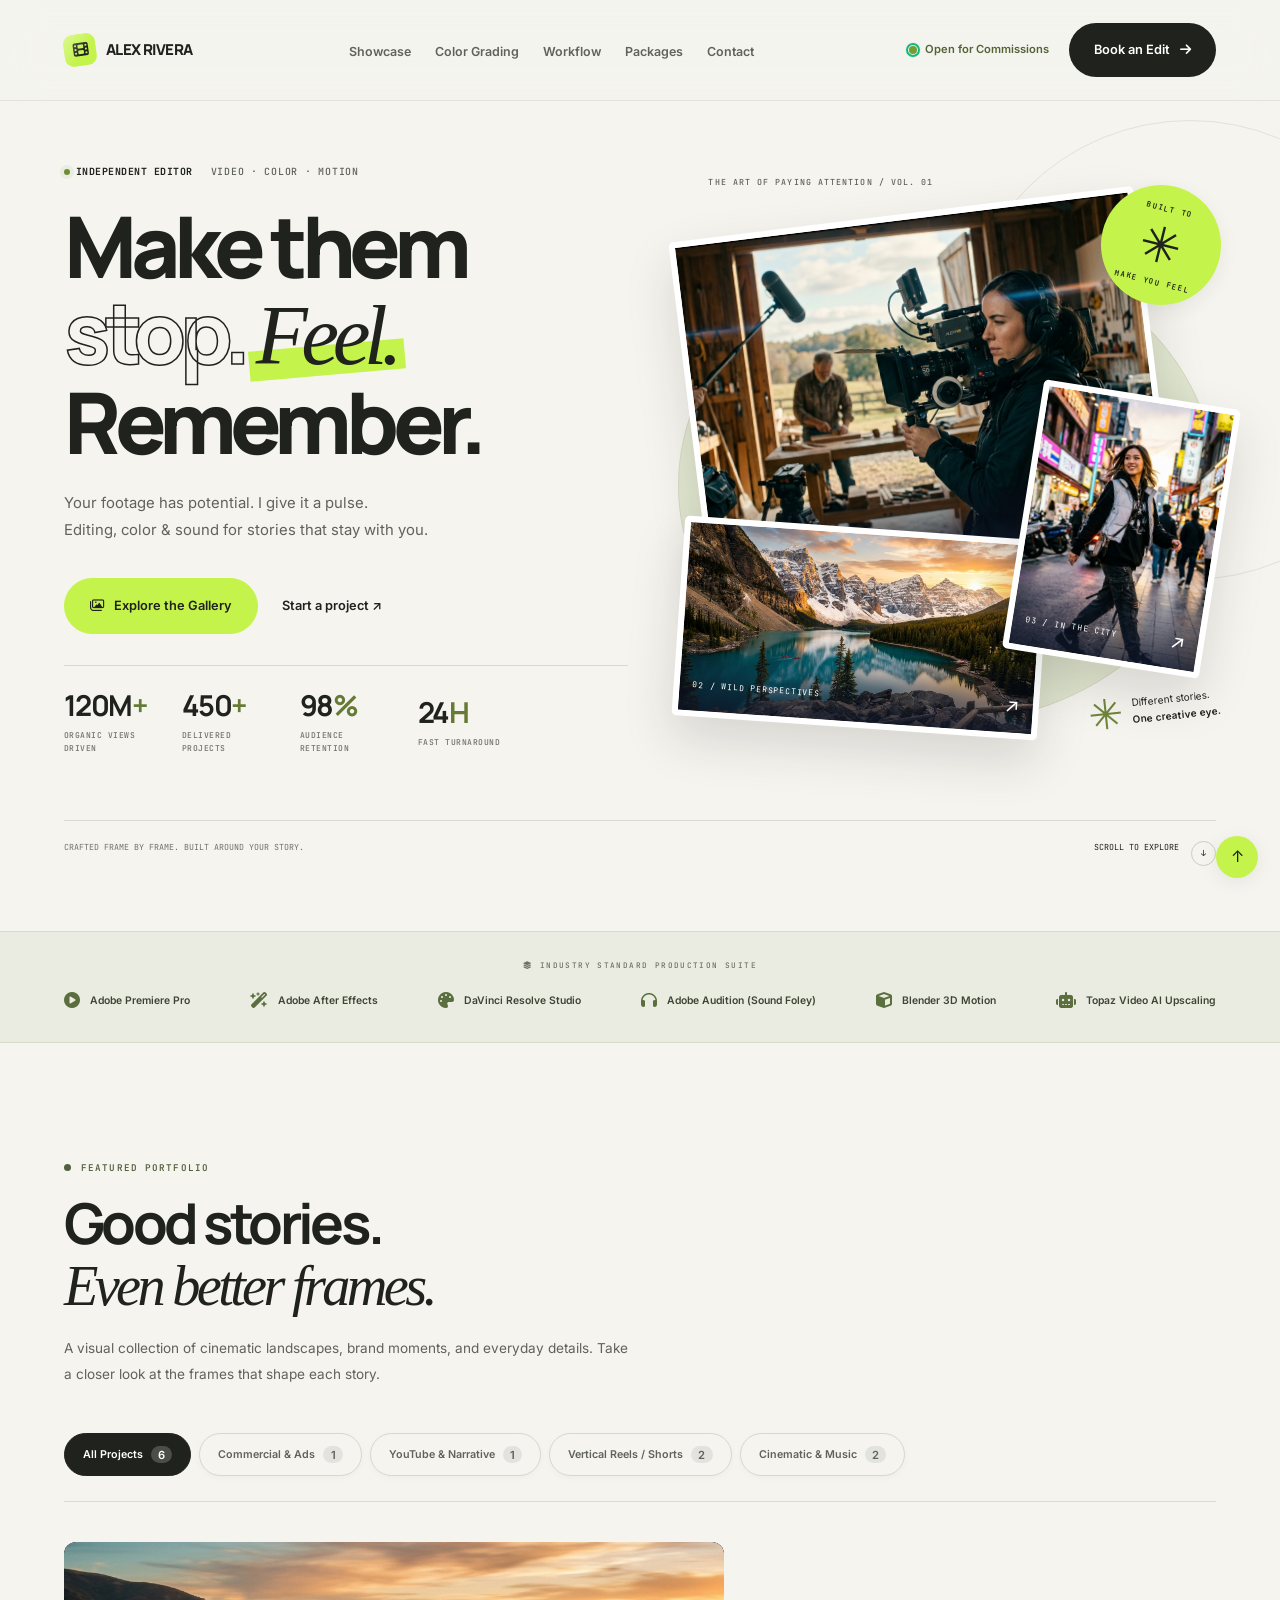
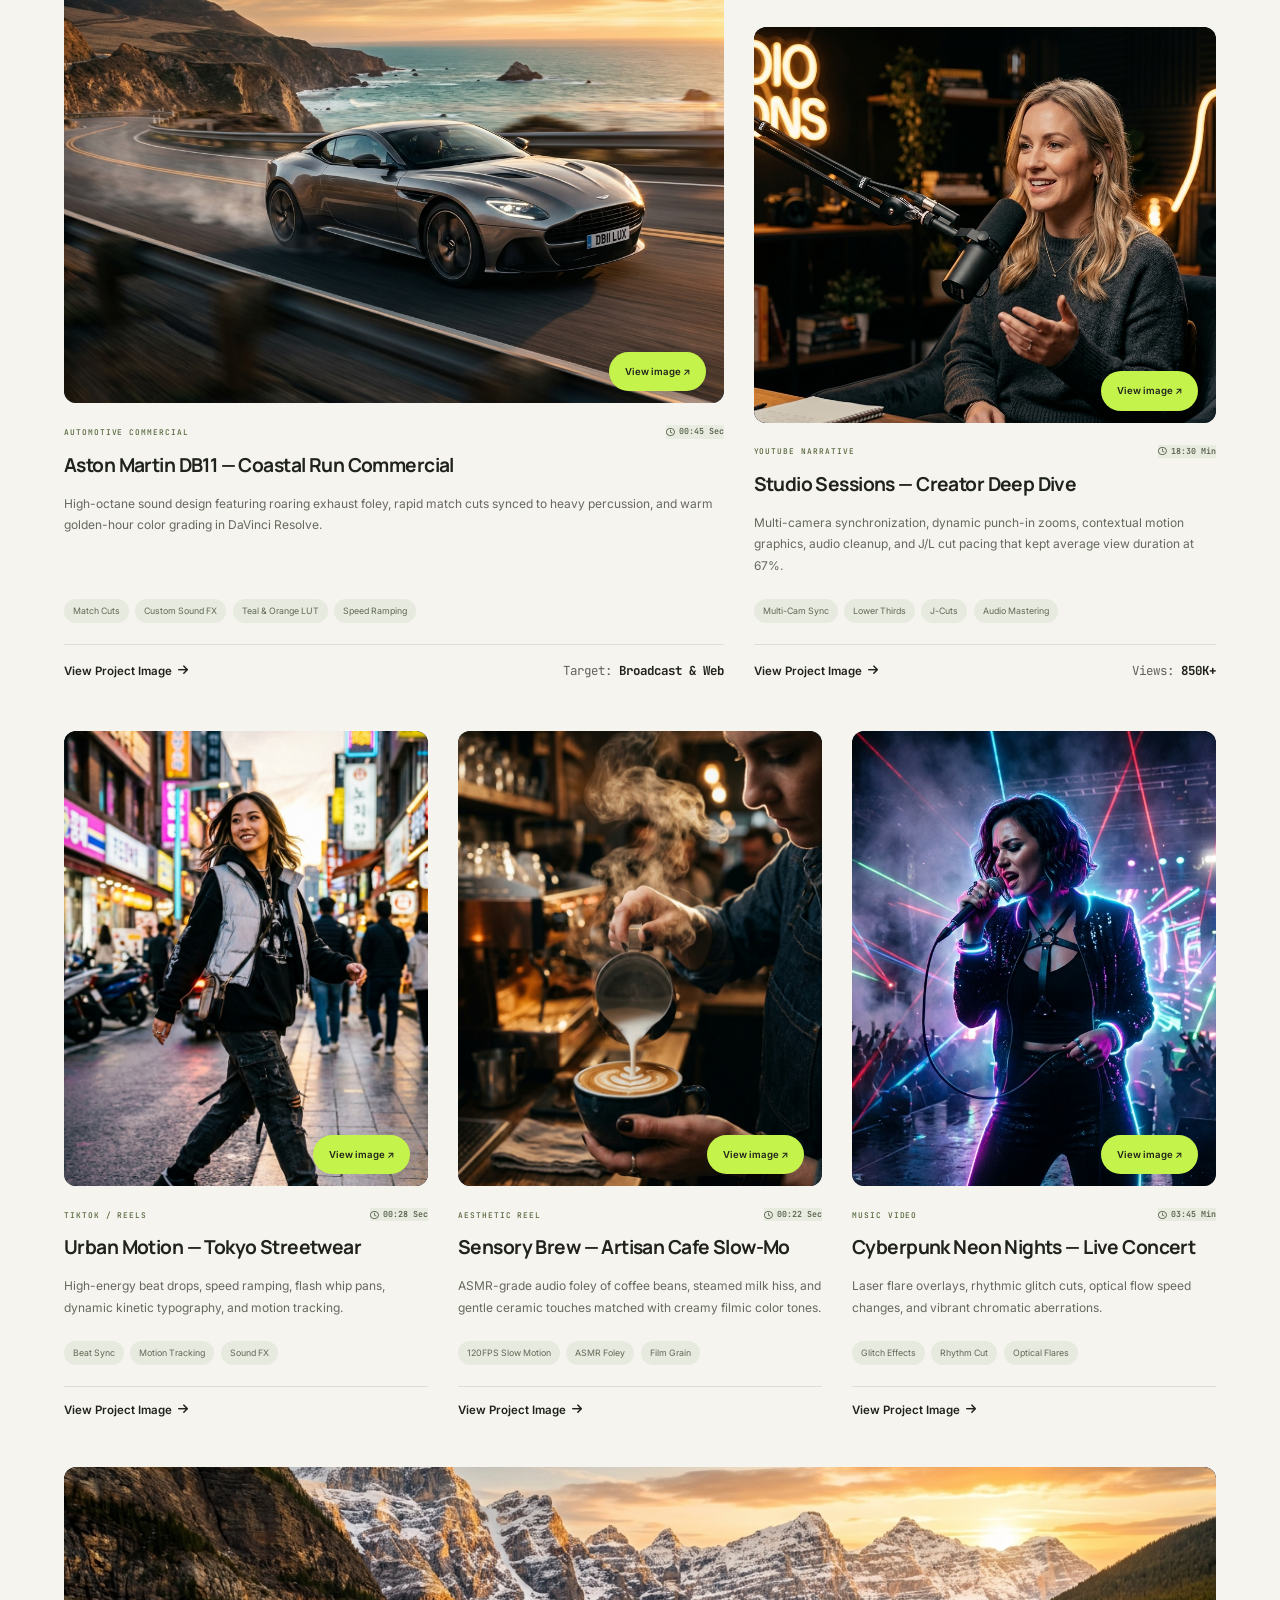
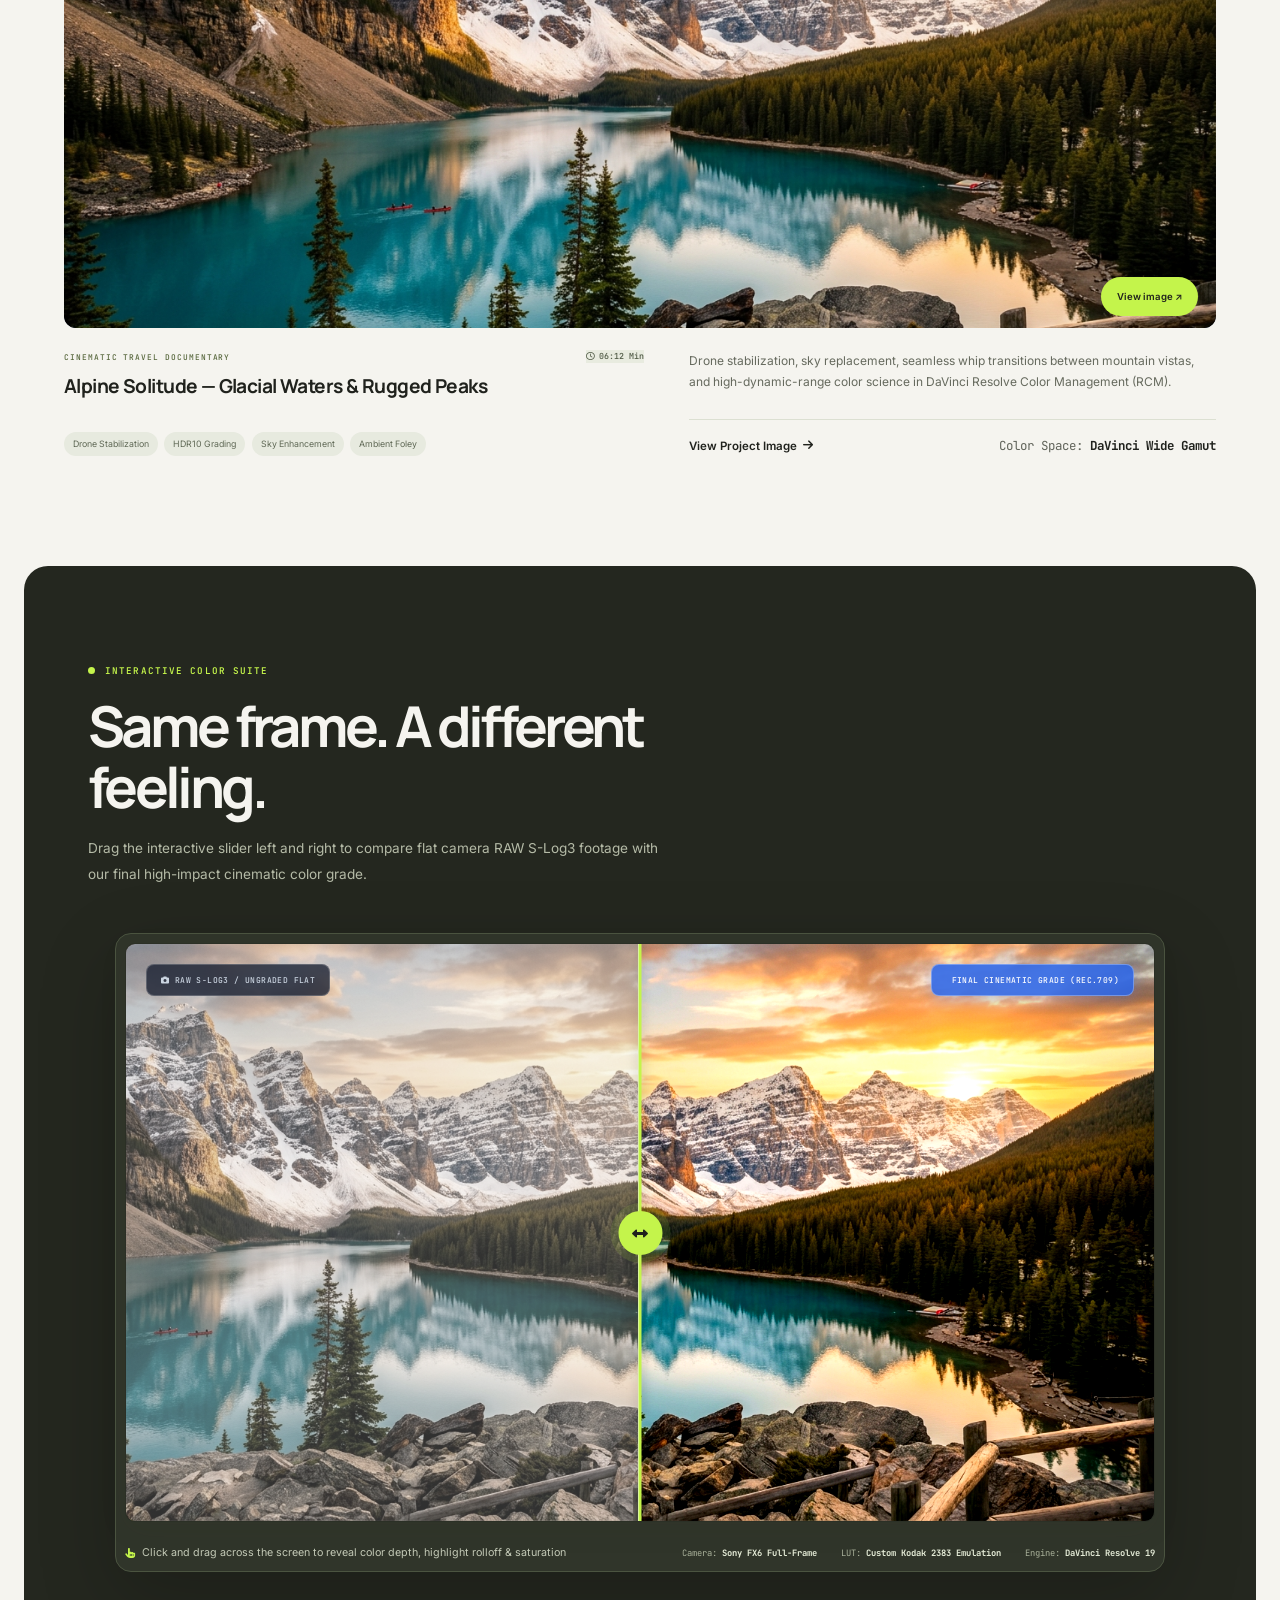
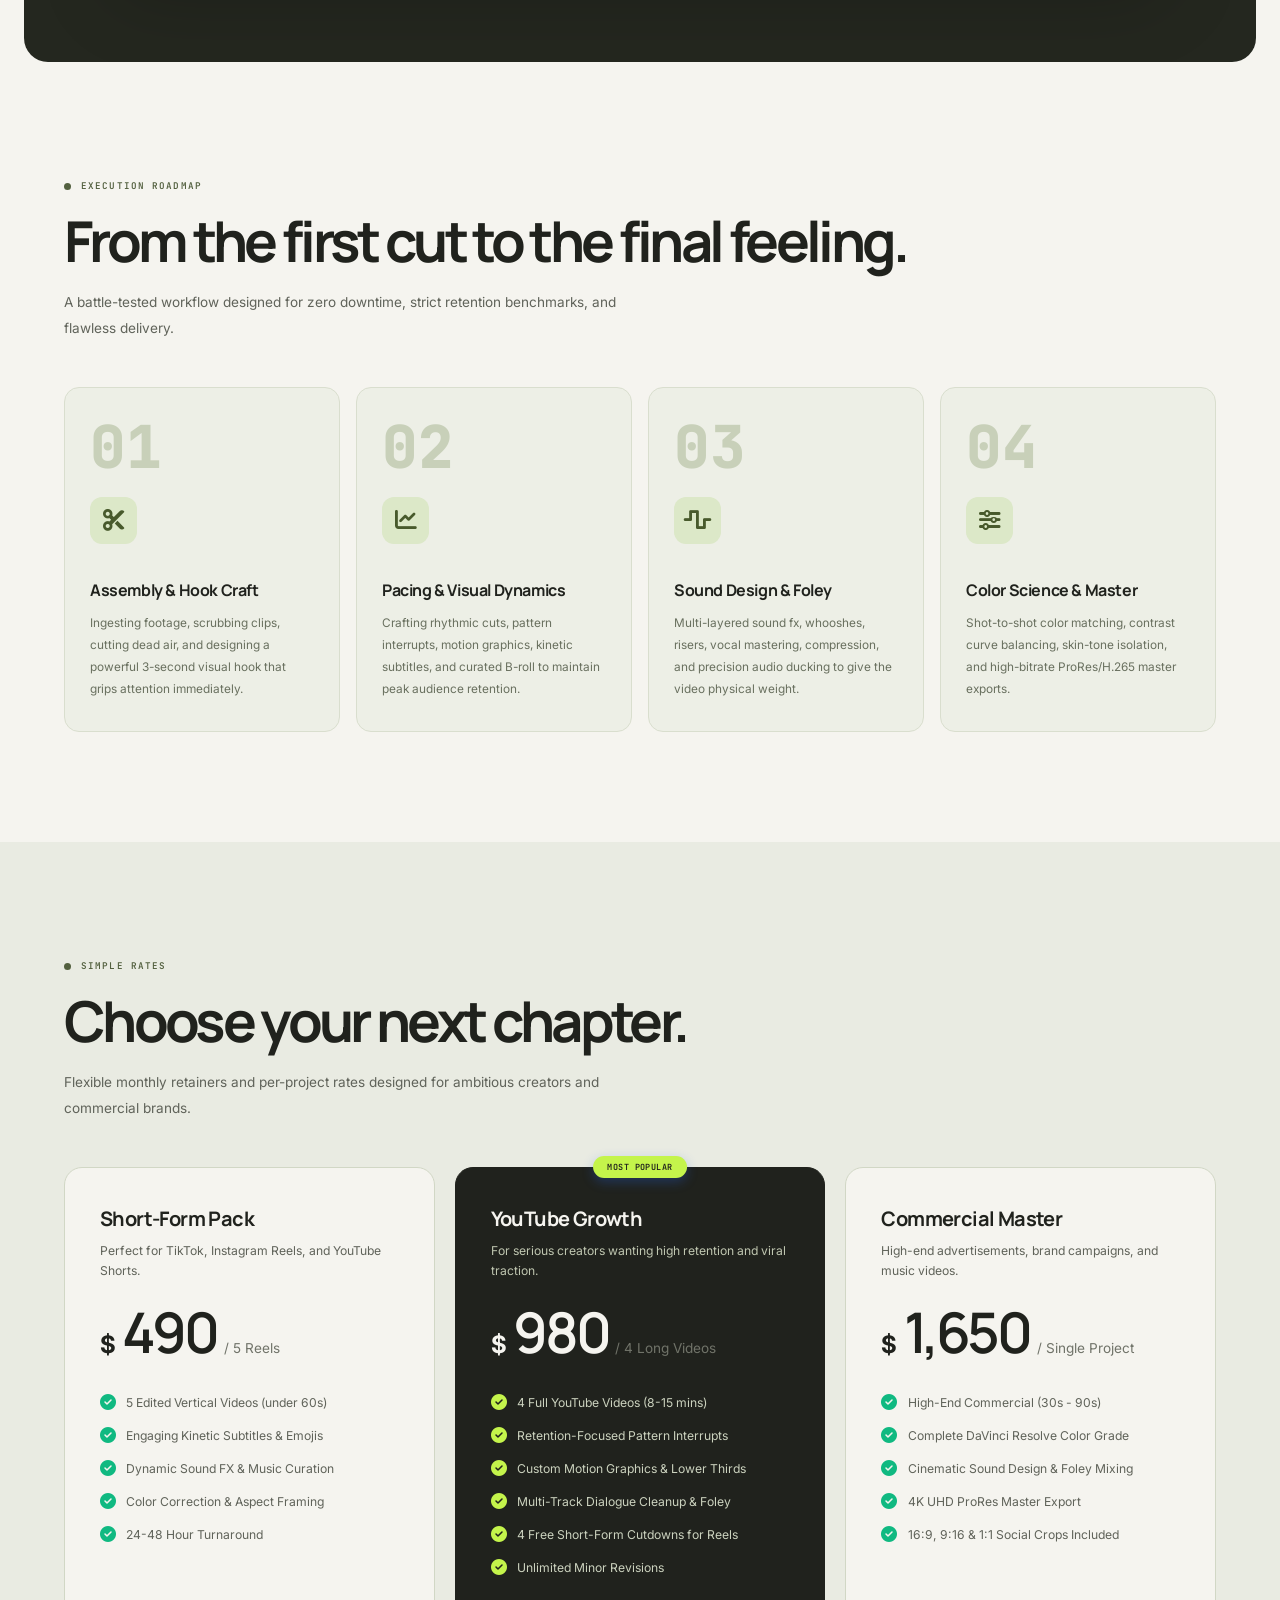
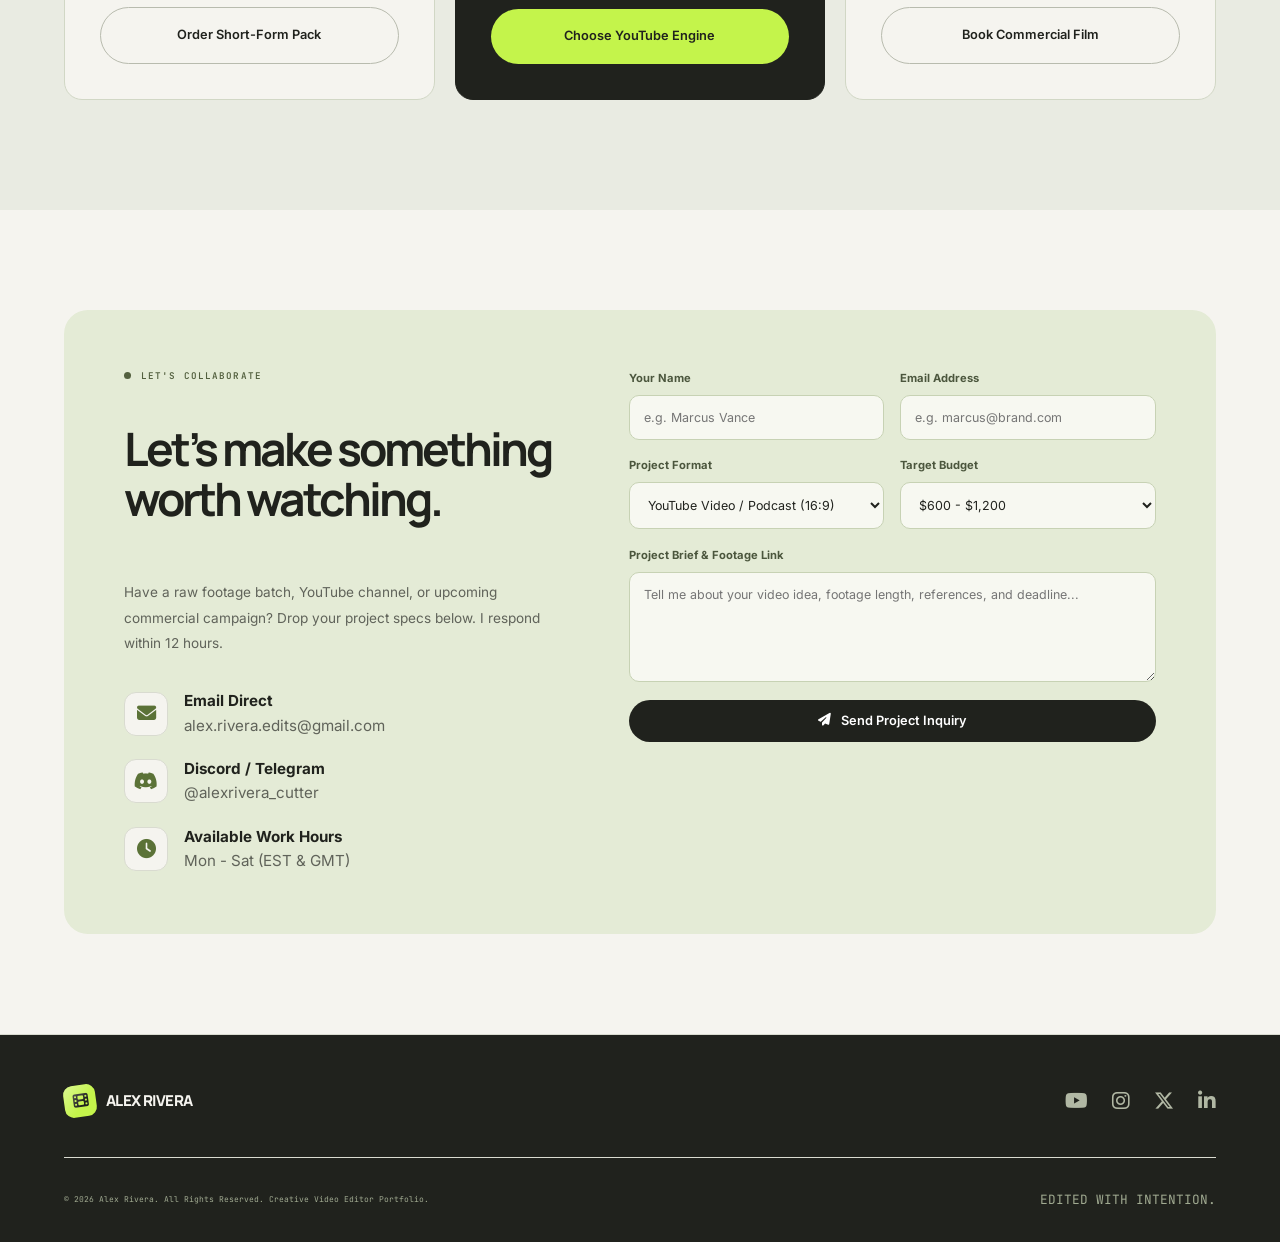
==== commit 259f2033: "Redesign portfolio with cinematic ivory and lime art direction" ====
--- a/index.html
+++ b/index.html
@@ -17,8 +17,11 @@
   <!-- Main Stylesheet -->
   <link rel="stylesheet" href="css/style.css">
   <link rel="stylesheet" href="css/creative.css">
+  <link rel="stylesheet" href="css/art-direction.css">
 </head>
 <body>
+  <a class="skip-link" href="#portfolio">Skip to selected work</a>
+  <div class="reading-progress" aria-hidden="true"></div>
 
   <!-- =========================================================
        NAVIGATION BAR (Floating Glass Pill)
@@ -76,11 +79,11 @@
             </div>
 
             <h1 class="hero-title">
-              Good footage.<br> <span class="highlight-gradient">Great stories.</span><br> Unforgettable cuts.
+              Make them<br><span class="hero-outline">stop.</span> <span class="highlight-gradient">Feel.</span><br>Remember.
             </h1>
 
             <p class="hero-subtitle">
-              I turn raw footage into films you feel. Thoughtful editing, cinematic color, and sound that brings every story to life.
+              Your footage has potential. I give it a pulse.<br>Editing, color & sound for stories that stay with you.
             </p>
 
             <div class="hero-cta-group">
@@ -88,7 +91,7 @@
               
               <a href="#contact" class="btn-secondary">
                 <i class="fa-solid fa-film"></i>
-                <span>Let’s Collaborate</span>
+                <span>Start a project ↗</span>
               </a>
             </div>
 
@@ -115,7 +118,8 @@
 
           <!-- Right Column: Interactive Video Player Mockup with Creative Watermark -->
           <div class="hero-visual image-composition">
-  <span class="composition-label">A FEW FRAMES FROM MY WORLD</span>
+  <span class="composition-label">THE ART OF PAYING ATTENTION / VOL. 01</span>
+  <div class="creative-seal" aria-hidden="true"><span>BUILT TO</span><b>✳</b><span>MAKE YOU FEEL</span></div>
   <button class="image-tile image-tile-main open-image-btn" data-image="assets/images/hero_showreel.jpg" data-title="Behind the frame" data-category="Visual storytelling" aria-label="View Behind the frame image">
     <img src="assets/images/hero_showreel.jpg" alt="Cinematographer capturing a scene on a film set" fetchpriority="high">
     <span class="image-caption"><span>01 / BEHIND THE FRAME</span><span aria-hidden="true">↗</span></span>
@@ -183,7 +187,7 @@
           <span class="section-tag">
             <i class="fa-solid fa-clapperboard me-1"></i> Featured Portfolio
           </span>
-          <h2 class="section-title">Every image has a story.</h2>
+          <h2 class="section-title">Good stories.<br><em>Even better frames.</em></h2>
           <p class="section-desc">
             A visual collection of cinematic landscapes, brand moments, and everyday details. Take a closer look at the frames that shape each story.
           </p>
--- a/css/art-direction.css
+++ b/css/art-direction.css
@@ -0,0 +1,173 @@
+/* Frame / 01 — an independent film studio, in ivory and electric chartreuse. */
+:root {
+  --bg-primary: #f5f4ef; --bg-secondary: #eae9e1; --bg-tertiary: #e4e3da;
+  --text-primary: #20221d; --text-secondary: #60635a; --text-muted: #707369;
+  --accent-primary: #4c6421; --accent-secondary: #c4f44b;
+  --accent-gradient: linear-gradient(120deg, #c4f44b, #d7ff77);
+  --border-light: #d9dbd0; --border-hover: #657745;
+  --lime: #c4f44b; --ink: #20221d;
+}
+body { background: var(--bg-primary); background-image: none; }
+::selection { background: var(--lime); color: var(--ink); }
+.container { max-width: 1440px; padding-inline: 64px; }
+.skip-link { position: fixed; top: -100px; left: 24px; z-index: 2000; background: var(--lime); padding: 16px; border-radius: 8px; }
+.skip-link:focus { top: 20px; }
+.reading-progress { position: fixed; top: 0; left: 0; height: 3px; width: 100%; transform: scaleX(0); transform-origin: left; background: #7a9d31; z-index: 200; }
+.navbar { background: #f5f4efe8; backdrop-filter: blur(20px); padding: 23px 64px; border-bottom: 1px solid #20221d15; }
+.brand-logo { letter-spacing: -.035em; font-size: .94rem; }
+.logo-icon { color: var(--ink); background: var(--lime); border-radius: 9px; transform: rotate(-8deg); }
+.nav-link { color: var(--text-secondary); font-weight: 600; }
+.nav-link:hover, .nav-link.is-current { color: var(--ink); }
+.nav-link.is-current::after { width: 100%; background: var(--ink); }
+.btn-status-pill { color: #526437; }
+.status-dot-pulse { background: #749d32; box-shadow: 0 0 0 4px #749d3214; }
+.btn-primary, .btn-secondary { border-radius: 999px; padding: 17px 25px; font-weight: 600; transition: background .25s, transform .25s, box-shadow .25s; }
+.btn-primary { background: var(--ink); color: #fff; }
+.btn-primary:hover { background: #3e4631; transform: translateY(-3px); box-shadow: 0 10px 25px #20221d15; }
+.btn-secondary { border-color: #b8bbae; color: var(--ink); }
+.btn-secondary:hover { background: var(--lime); border-color: var(--lime); transform: translateY(-3px); }
+.hero-section { padding: 165px 0 35px; position: relative; overflow: hidden; }
+.hero-section::before { content: ''; position: absolute; width: 460px; height: 460px; top: 120px; right: -140px; border: 1px solid #a7b29545; border-radius: 50%; pointer-events: none; }
+.hero-grid { grid-template-columns: 1.05fr 1fr; gap: 50px; align-items: center; }
+.hero-content { position: relative; z-index: 2; gap: 25px; }
+.hero-pill { font: 500 .62rem var(--font-mono); letter-spacing: .075em; gap: 18px; }
+.hero-pill .rec-indicator { color: var(--ink); }
+.hero-pill .rec-dot { background: #6d8c35; box-shadow: 0 0 0 4px #6d8c3515; }
+.hero-title { font-size: clamp(3.9rem, 6.65vw, 6.5rem); line-height: 1.01; font-weight: 800; letter-spacing: -.075em; }
+.hero-outline { color: transparent; -webkit-text-stroke: 1.5px var(--ink); }
+.hero-title .highlight-gradient { color: var(--ink); -webkit-text-fill-color: var(--ink); background: none; font-family: Georgia, serif; font-weight: 400; font-style: italic; letter-spacing: -.075em; isolation: isolate; }
+.hero-title .highlight-gradient::after { bottom: 4px; height: 35%; background: var(--lime); transform: rotate(-5deg); z-index: -1; left: -7px; right: -8px; }
+.hero-subtitle { font-size: .93rem; line-height: 1.85; max-width: 390px; }
+.hero-cta-group { gap: 12px; }
+.hero-cta-group .btn-primary { background: var(--lime); color: var(--ink); border: 1px solid var(--lime); }
+.hero-cta-group .btn-primary:hover { background: #b3e238; }
+.hero-cta-group .btn-secondary { border: 0; padding-inline: 12px; }
+.hero-cta-group .btn-secondary i { display: none; }
+.hero-stats-row { border-color: var(--border-light); margin-top: 6px; padding-top: 24px; gap: 28px; }
+.stat-number { font-size: 1.8rem; font-weight: 700; }
+.stat-number span { color: #657b35; }
+.stat-label { font-family: var(--font-mono); font-size: .5rem; line-height: 1.65; }
+.image-composition { height: 555px; perspective: 1100px; }
+.image-composition::before { inset: 65px 0 15px; border-radius: 50%; background: #e1e6d0; border: 1px solid #d4dac1; }
+.composition-label { left: 30px; top: -6px; color: var(--text-secondary); font-size: .52rem; }
+.image-tile { border: 6px solid #fff; border-radius: 5px; box-shadow: 0 22px 50px #20221d25; }
+.image-tile-main { width: 87%; height: 352px; top: 30px; left: 10px; transform: rotate(-7deg); }
+.image-tile-main:hover { transform: rotate(-4deg) translateY(-8px); }
+.image-tile-landscape { width: 68%; height: 200px; left: 0; bottom: 10px; transform: rotate(4deg); }
+.image-tile-landscape:hover { transform: rotate(1deg) translateY(-8px); }
+.image-tile-portrait { width: 37%; height: 272px; right: -5px; top: 210px; transform: rotate(9deg); }
+.image-tile-portrait:hover { transform: rotate(5deg) translateY(-8px); }
+.image-caption { font-family: var(--font-mono); font-size: .5rem; padding: 40px 13px 13px; }
+.creative-seal { position: absolute; right: -5px; top: 2px; z-index: 5; width: 120px; height: 120px; border-radius: 50%; background: var(--lime); color: var(--ink); display: flex; flex-direction: column; align-items: center; justify-content: center; box-shadow: 0 6px 20px #20221d14; transform: rotate(14deg); }
+.creative-seal span { font: 600 .47rem var(--font-mono); letter-spacing: .12em; }
+.creative-seal b { font-size: 3.1rem; line-height: 1.3; font-weight: 400; }
+.composition-note { right: -4px; bottom: -9px; font-size: .62rem; transform: rotate(-6deg); }
+.composition-spark { color: #6f853b; }
+.hero-footnote { font-family: var(--font-mono); font-size: .52rem; margin-top: 65px; padding-top: 20px; }
+.hero-footnote a span { width: 25px; height: 25px; display: grid; place-items: center; border: 1px solid #cbd0bd; border-radius: 50%; }
+.ticker-strip-section { padding: 28px 0; background: #eaece2; border-block: 1px solid #d8ddca; margin-top: 30px; }
+.ticker-label-title { color: #6d7363; font-family: var(--font-mono); font-size: .48rem; margin-bottom: 18px; }
+.software-pill-row { justify-content: space-between; gap: 20px; }
+.software-pill { color: #3e4534; font-size: .65rem; font-weight: 600; }
+.software-icon-badge { color: #5b6e3e !important; }
+.portfolio-section, .process-section, .pricing-section { padding: 110px 0; }
+.section-header { margin-bottom: 45px; }
+.section-tag { font-family: var(--font-mono); font-size: .58rem; color: #53603f; letter-spacing: .12em; display: inline-flex; gap: 10px; align-items: center; }
+.section-tag::before { content: ''; width: 7px; height: 7px; background: currentColor; border-radius: 50%; }
+.section-title { font-weight: 700; font-size: clamp(2.7rem, 4.4vw, 4.4rem); line-height: 1.1; letter-spacing: -.065em; max-width: 850px; }
+.section-title em { font-family: Georgia, serif; font-weight: 400; }
+.section-desc { font-size: .85rem; line-height: 1.9; }
+.filter-tabs-wrapper { gap: 8px; border-bottom: 1px solid var(--border-light); padding-bottom: 25px; margin-bottom: 40px; }
+.filter-btn { font-size: .67rem; padding: 12px 18px; background: transparent; border-color: #d5d8cb; }
+.filter-btn.active { background: var(--ink); border-color: var(--ink); color: #fff; }
+.filter-btn:hover:not(.active) { background: #e3e7d8; border-color: #b6c39d; }
+.projects-grid { gap: 50px 30px; }
+.project-card { transition: opacity .3s, transform .4s; }
+.project-card:hover { transform: translateY(-5px); }
+.project-card.card-span-7 { grid-column: span 7; }
+.project-card.card-span-5 { grid-column: span 5; padding-top: 85px; }
+.project-card.card-vertical, .project-card.card-span-4 { grid-column: span 4; }
+.card-media-wrapper, .project-image { border-radius: 12px; }
+.project-image { background: #dde1d3; }
+.project-card.card-span-7 .project-image { aspect-ratio: 1.43; }
+.project-card.card-span-5 .project-image { aspect-ratio: 1.17; }
+.project-card.card-span-4 .project-image { aspect-ratio: 4/5; }
+.project-image-thumb { transition: transform .8s cubic-bezier(.2,.65,.2,1), filter .6s; }
+.project-image:hover .project-image-thumb { transform: scale(1.055); filter: saturate(1.15); }
+.image-view-hint { background: var(--lime); color: var(--ink); font-weight: 600; font-size: .6rem; padding: 12px 16px; transform: translateY(6px); transition: transform .3s; }
+.project-image:hover .image-view-hint { transform: translateY(0); }
+.project-info-body { padding-top: 22px; gap: 13px; }
+.project-category-tag { color: #56663b; font-family: var(--font-mono); font-size: .49rem; }
+.project-duration-pill { font-family: var(--font-mono); font-size: .52rem; background: #e8ebdf; color: #56604c; border-color: transparent; }
+.project-title { font-size: 1.2rem; font-weight: 700; line-height: 1.45; }
+.project-desc { color: #666a5e; font-size: .75rem; }
+.edit-tag { background: #e7eadf; color: #606956; border-radius: 30px; font-size: .55rem; padding: 5px 9px; }
+.view-edit-link { color: var(--ink); font-weight: 600; }
+.view-edit-link i { transition: transform .25s; }
+.view-edit-link:hover i { transform: translateX(5px); }
+.project-footer-action { border-color: #dce0d2; }
+.color-grade-section { margin: 0 24px; border-radius: 24px; background: #24271f; padding: 90px 0; --text-primary: #f5f4ef; --text-secondary: #b5bba7; --text-muted: #a1aa90; --border-light: #48503c; }
+.color-grade-section .section-tag { color: var(--lime); }
+.color-grade-section .section-title { max-width: 730px; }
+.slider-showcase-box { background: #30352a; border: 1px solid #4b5440; padding: 9px; border-radius: 16px; box-shadow: 0 25px 80px #0003; }
+.comparison-wrapper { border-radius: 10px; }
+.handle-circle-btn { background: var(--lime); color: var(--ink); border-color: var(--lime); box-shadow: 0 0 0 8px #c4f44b20; }
+.slider-handle-bar { background: var(--lime); }
+.comparison-label { font: 500 .5rem var(--font-mono); backdrop-filter: blur(12px); border: 1px solid #ffffff30; background: #20221d70; padding: 10px 14px; }
+.slider-caption-row { margin-top: 22px; }
+.slider-instruction { font-size: .67rem; color: #c4cab7; }
+.color-grade-section .spec-badge { color: #aab29b; border-color: #4a523e; background: #30352a; font-size: .55rem; }
+.color-grade-section .spec-badge strong { color: #e6edd8; }
+.color-grade-section .text-primary { color: var(--lime) !important; }
+.process-grid { border: 0; gap: 16px; overflow: visible; }
+.process-card { position: relative; border: 1px solid #d9dece; border-radius: 15px; padding: 30px 25px; background: #edeFE6; min-height: 280px; }
+.process-card:last-child { border-right: 1px solid #d9dece; }
+.process-card:hover { background: #e4ecd6; transform: translateY(-6px); }
+.process-step-num { color: #c8d0b9; top: 18px; right: 20px; font-size: 3.7rem; font-weight: 800; }
+.process-icon-box { background: #dce8c8; color: #485a2c; border-radius: 12px; width: 47px; height: 47px; }
+.process-title { font-weight: 700; margin-top: 15px; }
+.process-desc { font-size: .74rem; color: #69705f; }
+.pricing-section { background: #e9ebe2; }
+.pricing-card { border: 1px solid #d1d7c5; border-radius: 18px; background: #f5f4ef; padding: 35px; }
+.pricing-card.featured { background: var(--ink); color: #f5f4ef; border-color: var(--ink); --text-primary: #f5f4ef; --text-secondary: #bfc6b0; }
+.pricing-card.featured .btn-primary { background: var(--lime); color: var(--ink); }
+.popular-badge { background: var(--lime); color: var(--ink); border-radius: 999px; font: 600 .53rem var(--font-mono); }
+.plan-name { font-weight: 700; font-size: 1.25rem; }
+.plan-price { font-size: 3.5rem; font-weight: 600; }
+.check-icon { color: #68843b; }
+.pricing-card.featured .check-icon { color: var(--lime); }
+.pricing-card.featured .plan-features-list { border-color: #424936; }
+.pricing-card.featured .feature-item { color: #cbd2be; }
+.contact-section { padding: 100px 0; }
+.contact-card-box { background: #e4ebd6; border-radius: 24px; padding: 60px; gap: 65px; position: relative; overflow: hidden; }
+.contact-info-col .section-title { font-size: clamp(2.6rem, 3.6vw, 3.8rem) !important; font-weight: 700; }
+.channel-icon { background: #f5f4ef; color: #5b7237; }
+.form-input, .form-select, .form-textarea { background: #f7f8f1; border-color: #c7d2b4; border-radius: 10px; padding: 14px; color: var(--ink); font-size: .78rem; }
+.form-input:focus, .form-select:focus, .form-textarea:focus { border-color: #6d853f; box-shadow: 0 0 0 3px #6d853f18; }
+.form-label { color: #4b563d; }
+.footer-section { background: var(--ink); color: #f5f4ef; padding-top: 50px; --text-secondary: #b1b8a4; --text-muted: #a0aa91; }
+.footer-section .brand-logo { color: #f5f4ef; }
+.footer-copyright-row { border-color: #414736; font-family: var(--font-mono); font-size: .5rem; }
+.back-to-top { background: var(--lime); border: 0; color: var(--ink); }
+.image-lightbox { background: #171a12bf; backdrop-filter: blur(16px); }
+.image-lightbox-window { background: #f5f4ef; border-radius: 16px; }
+#image-lightbox-photo { background: #e8ebe1; }
+#image-lightbox-close { background: #e2e7d7; }
+.image-lightbox-header p, .image-lightbox-footer a { color: #526f2c; }
+.reveal-ready { transform: translateY(30px); transition-duration: .75s; }
+@media (min-width: 1101px) { .project-card.card-span-12 .project-info-body { display: grid; grid-template-columns: 1.1fr 1fr; gap: 10px 45px; } .project-card.card-span-12 .project-top-meta, .project-card.card-span-12 .project-title { grid-column: 1; } .project-card.card-span-12 .project-desc { grid-column: 2; grid-row: 1 / 3; } .project-card.card-span-12 .project-tags-list { grid-column: 1; } .project-card.card-span-12 .project-footer-action { grid-column: 2; grid-row: 3; } }
+@media (max-width: 1150px) { .container { padding-inline: 35px; } .navbar { padding-inline: 35px; } .nav-links { gap: 16px; } .hero-grid { gap: 30px; } .hero-title { font-size: 5.3rem; } .image-composition { height: 505px; } .image-tile-main { height: 320px; } .image-tile-landscape { height: 180px; } .image-tile-portrait { height: 240px; top: 205px; } .hero-stats-row { gap: 20px; } .creative-seal { width: 95px; height: 95px; right: -7px; } .creative-seal b { font-size: 2.4rem; } .creative-seal span { font-size: .4rem; } .process-grid { grid-template-columns: repeat(2, 1fr); } .process-card { border: 1px solid #d9dece; } .pricing-card { padding: 25px; } .contact-card-box { padding: 40px; gap: 40px; } }
+@media (max-width: 900px) and (min-width: 769px) { .navbar .btn-primary { display: none; } .hero-title { font-size: 4.4rem; } .hero-cta-group { flex-wrap: wrap; } .stat-number { font-size: 1.4rem; } .stat-label { font-size: .43rem; } .image-composition { height: 450px; } .image-tile-main { height: 270px; } .image-tile-landscape { height: 160px; } .image-tile-portrait { height: 205px; top: 170px; } .pricing-grid { grid-template-columns: 1fr; } }
+@media (max-width: 768px) {
+  .container { padding-inline: 22px; } .navbar { padding: 18px 22px; } .navbar .btn-primary { display: none; } .nav-links.is-open { background: #f5f4ef; box-shadow: 0 20px 50px #20221d18; } .mobile-menu-btn { color: var(--ink); }
+  .hero-section { padding-top: 120px; } .hero-grid { grid-template-columns: 1fr; gap: 55px; } .hero-title { font-size: clamp(3.6rem, 12vw, 5.5rem); } .hero-content { gap: 24px; } .hero-pill { font-size: .48rem; gap: 10px; } .hero-subtitle { font-size: .84rem; } .hero-cta-group { flex-wrap: wrap; } .hero-cta-group .btn-primary { font-size: .73rem; padding: 16px 22px; } .hero-cta-group .btn-secondary { font-size: .73rem; }
+  .hero-stats-row { gap: 12px; justify-content: space-between; } .stat-number { font-size: 1.5rem; } .stat-label { font-size: .43rem; max-width: 75px; } .image-composition { height: 440px; max-width: 480px; } .image-tile-main { height: 275px; left: 8px; top: 25px; } .image-tile-landscape { height: 165px; bottom: 5px; } .image-tile-portrait { height: 212px; top: 160px; right: 0; } .creative-seal { right: 2px; top: 0; } .composition-label { left: 8px; top: -12px; font-size: .43rem; } .composition-note { font-size: .52rem; right: 0; }
+  .hero-footnote { margin-top: 45px; font-size: .43rem; gap: 22px; align-items: center; } .hero-footnote > span { max-width: 190px; } .hero-footnote a { font-size: .43rem; flex-shrink: 0; gap: 6px; } .software-pill-row { justify-content: center; gap: 18px 25px; } .software-pill { font-size: .58rem; }
+  .portfolio-section, .process-section, .pricing-section, .contact-section { padding: 70px 0; } .section-title { font-size: 2.65rem; } .section-desc { font-size: .8rem; } .section-header { margin-bottom: 30px; } .filter-tabs-wrapper { gap: 7px; margin-bottom: 30px; } .filter-btn { font-size: .58rem; padding: 10px 13px; }
+  .projects-grid { gap: 35px; } .project-card.card-span-7, .project-card.card-span-5, .project-card.card-span-4, .project-card.card-vertical { grid-column: span 12; padding-top: 0; } .project-card.card-span-5 .project-image, .project-card.card-span-7 .project-image, .project-card.card-span-4 .project-image, .project-card.card-span-12 .project-image { aspect-ratio: 1.4; } .project-image.aspect-vertical { aspect-ratio: 4/5; max-height: 480px; } .project-info-body { padding-top: 18px; } .project-title { font-size: 1.15rem; }
+  .color-grade-section { margin-inline: 10px; padding: 65px 0; border-radius: 18px; } .color-grade-section .container { padding-inline: 18px; } .comparison-label { font-size: .38rem; padding: 7px 9px; } .slider-caption-row { gap: 15px; } .lut-specs-row { flex-wrap: wrap; gap: 8px; } .slider-instruction { font-size: .6rem; }
+  .process-grid { grid-template-columns: 1fr 1fr; gap: 12px; } .process-card { padding: 23px 18px; min-height: 270px; } .process-title { font-size: .87rem; } .process-desc { font-size: .65rem; } .process-step-num { font-size: 2.6rem; right: 15px; }
+  .pricing-grid { grid-template-columns: 1fr; gap: 28px; } .pricing-card { padding: 32px; } .contact-card-box { padding: 28px 22px; grid-template-columns: 1fr; gap: 35px; border-radius: 18px; } .contact-info-col .section-title { font-size: 2.55rem !important; } .footer-top-row { gap: 25px; flex-wrap: wrap; } .footer-copyright-row { font-size: .47rem; gap: 18px; }
+}
+@media (max-width: 380px) { .container { padding-inline: 18px; } .hero-title { font-size: 3.4rem; } .image-composition { height: 390px; } .image-tile-main { height: 235px; } .image-tile-landscape { height: 145px; } .image-tile-portrait { height: 185px; top: 145px; } .process-grid { grid-template-columns: 1fr; } .process-card { min-height: auto; } }
+@media (prefers-reduced-motion: reduce) { html { scroll-behavior: auto; } *, *::before, *::after { animation: none !important; transition: none !important; } .reveal-ready { opacity: 1; transform: none; } }
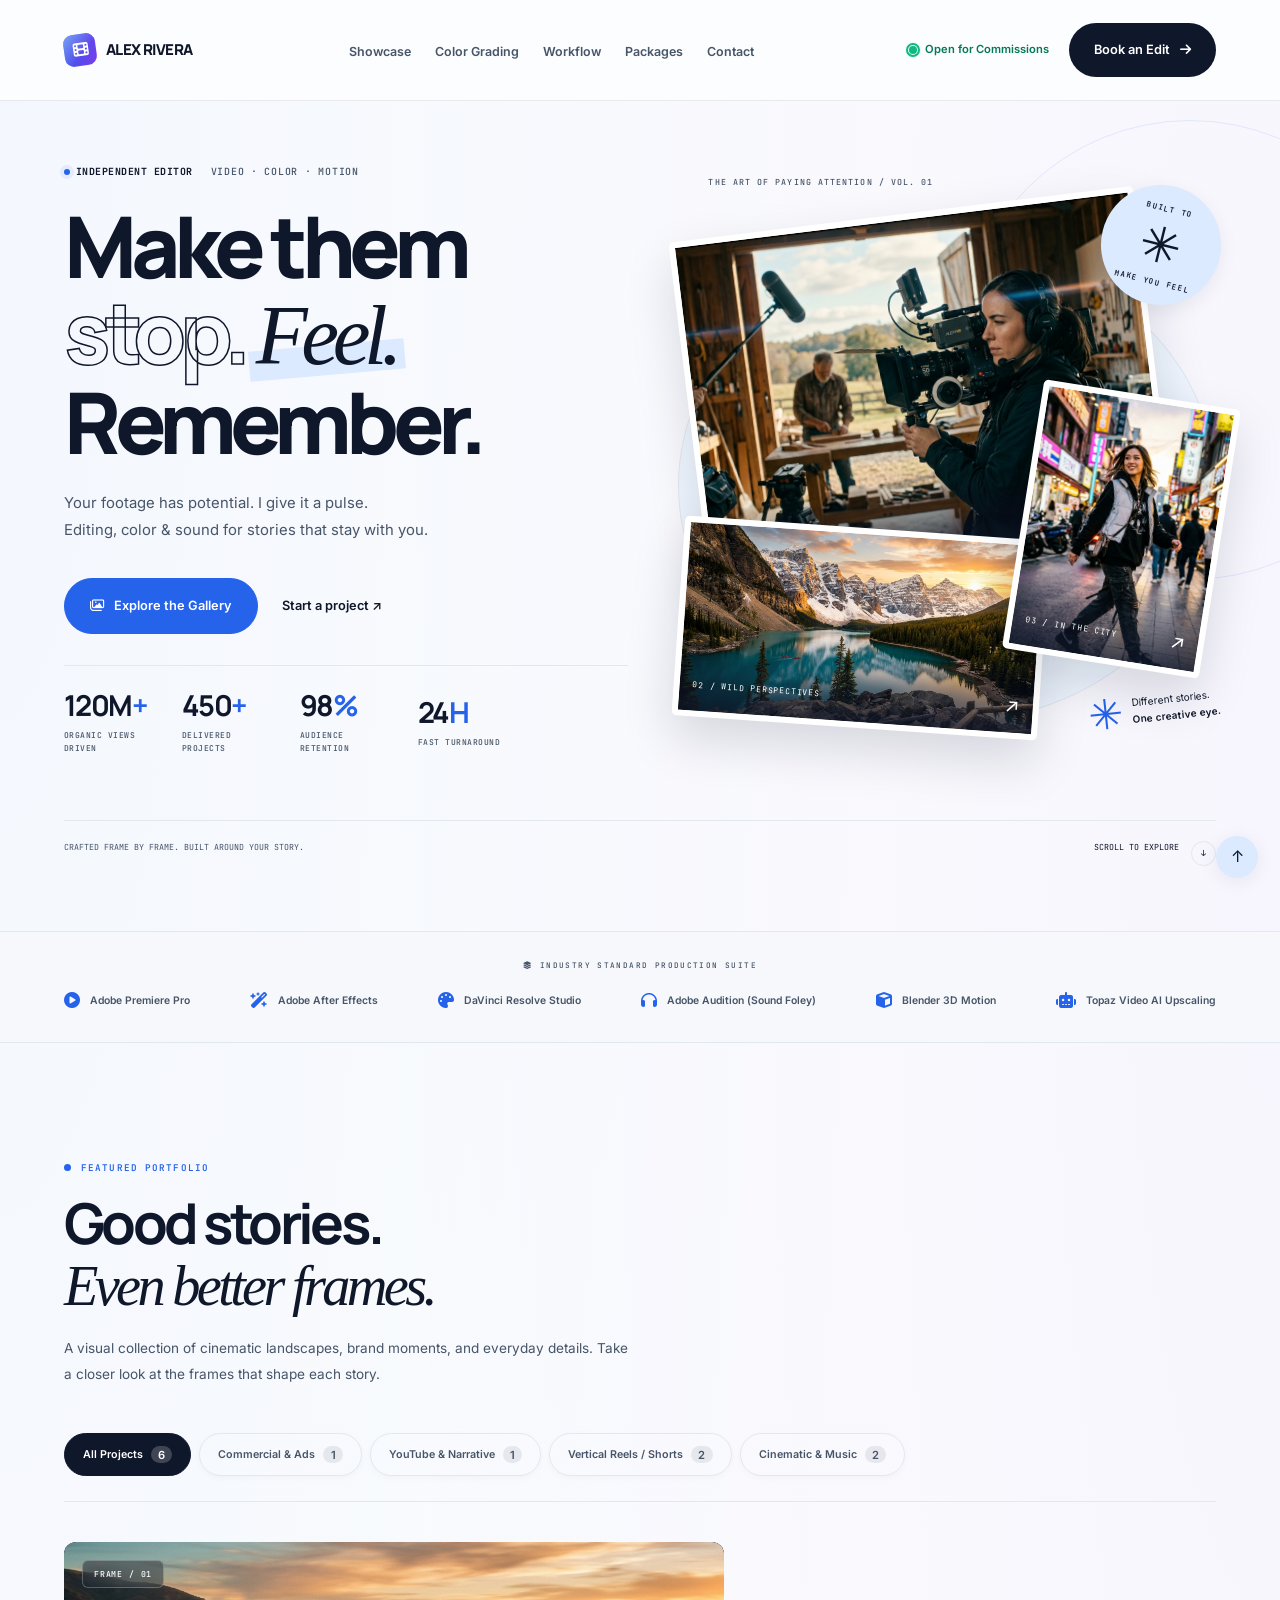
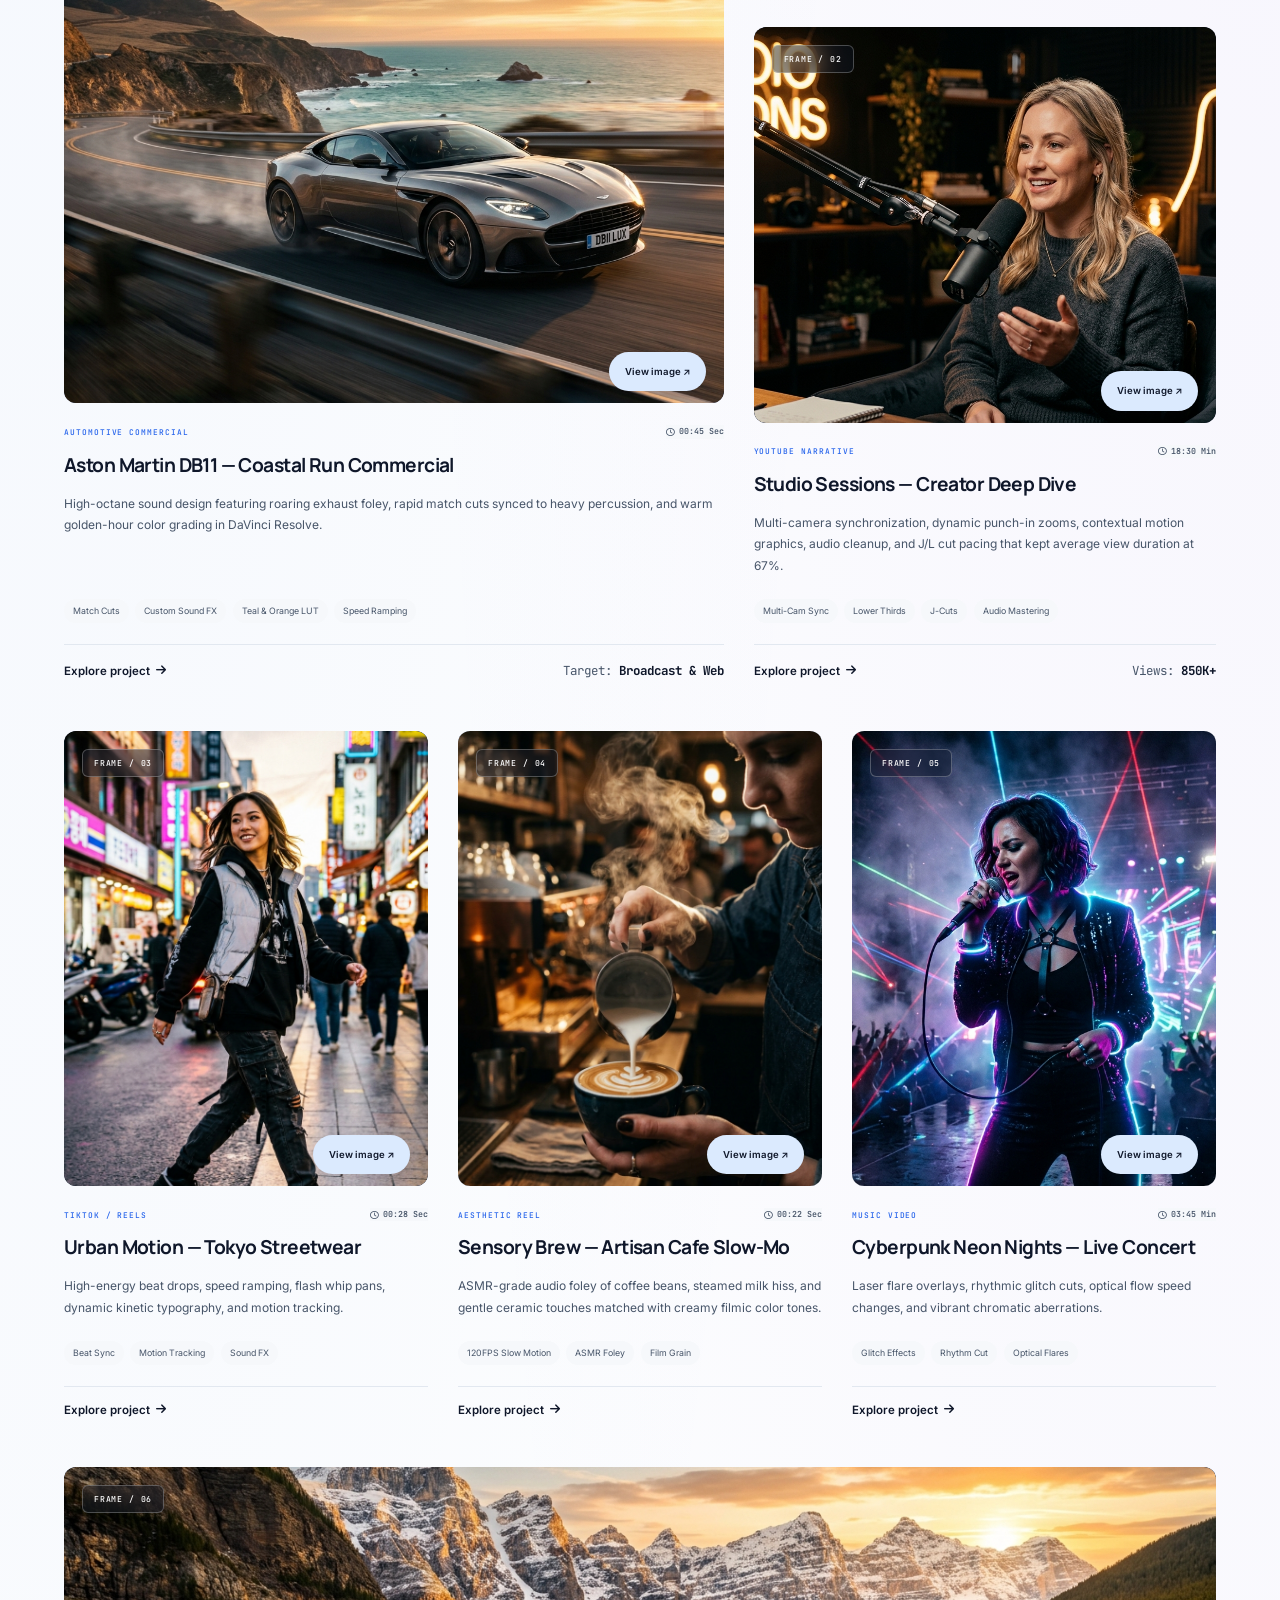
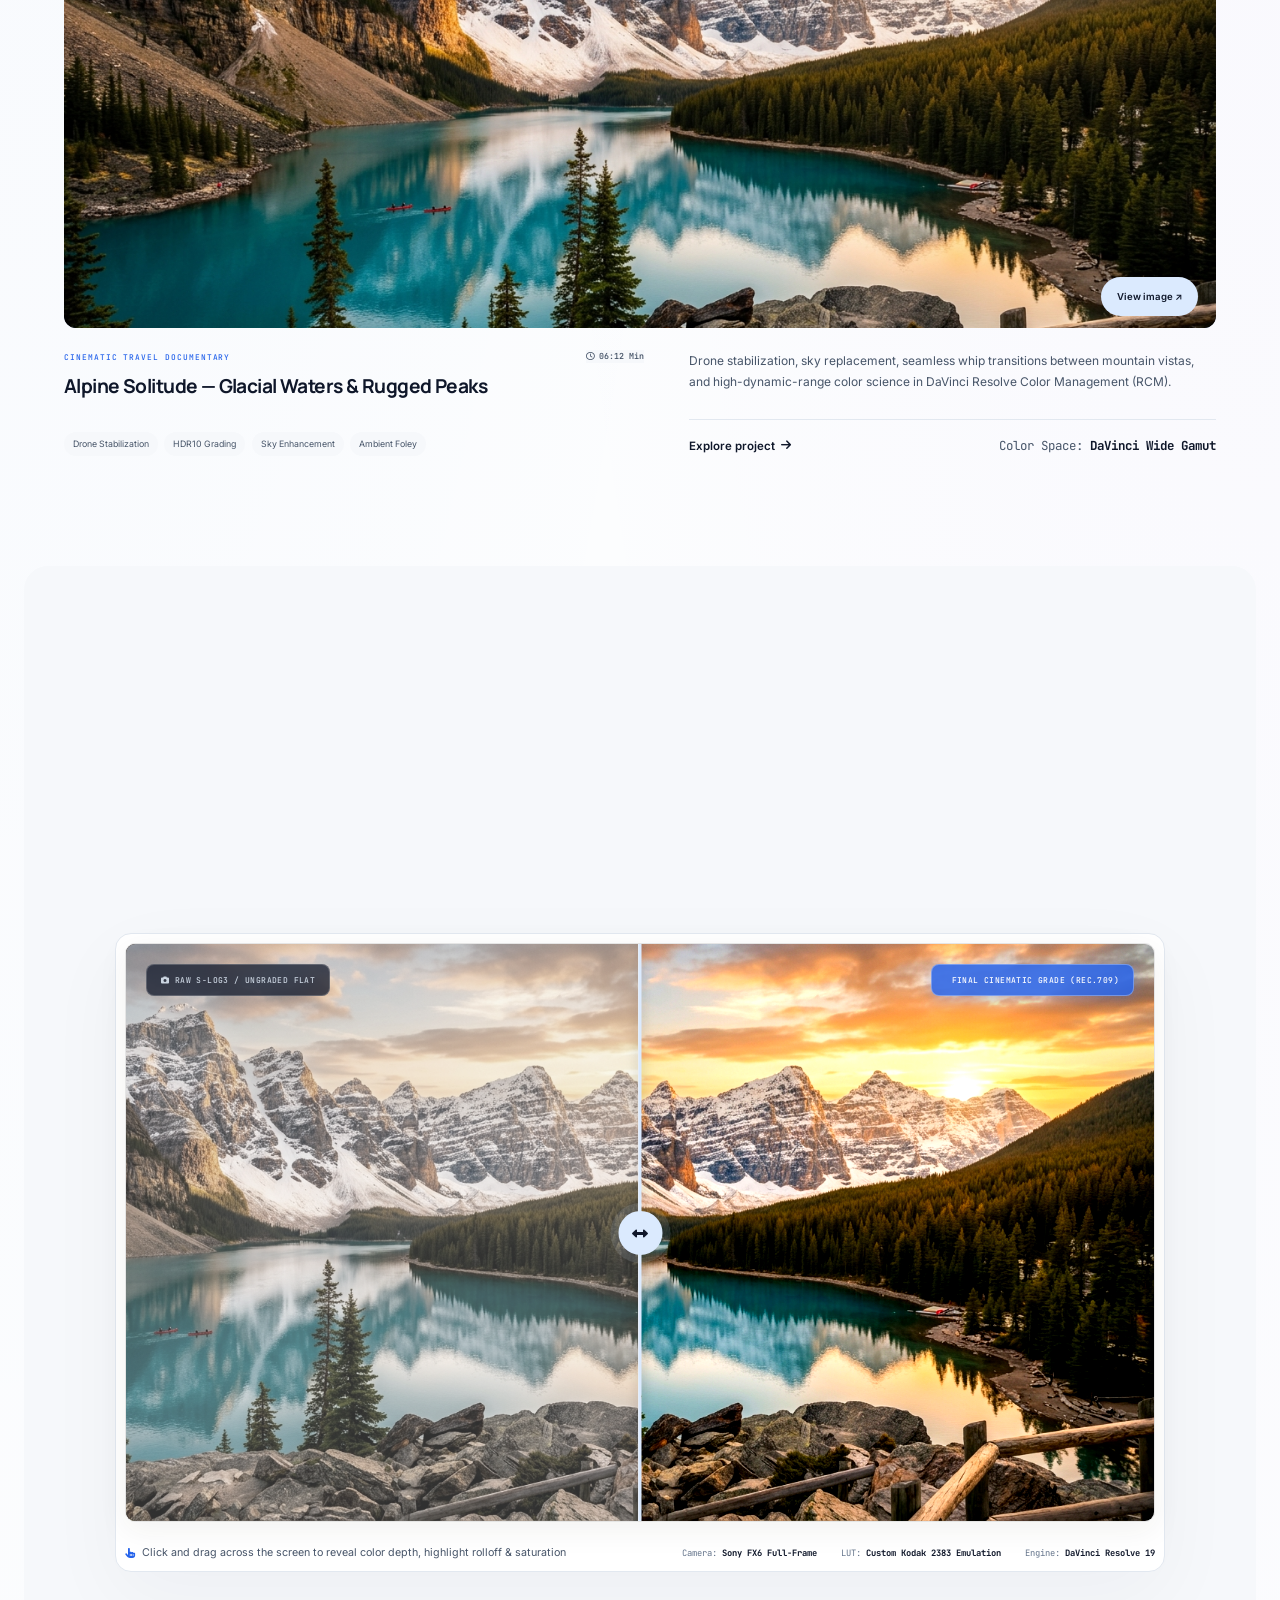
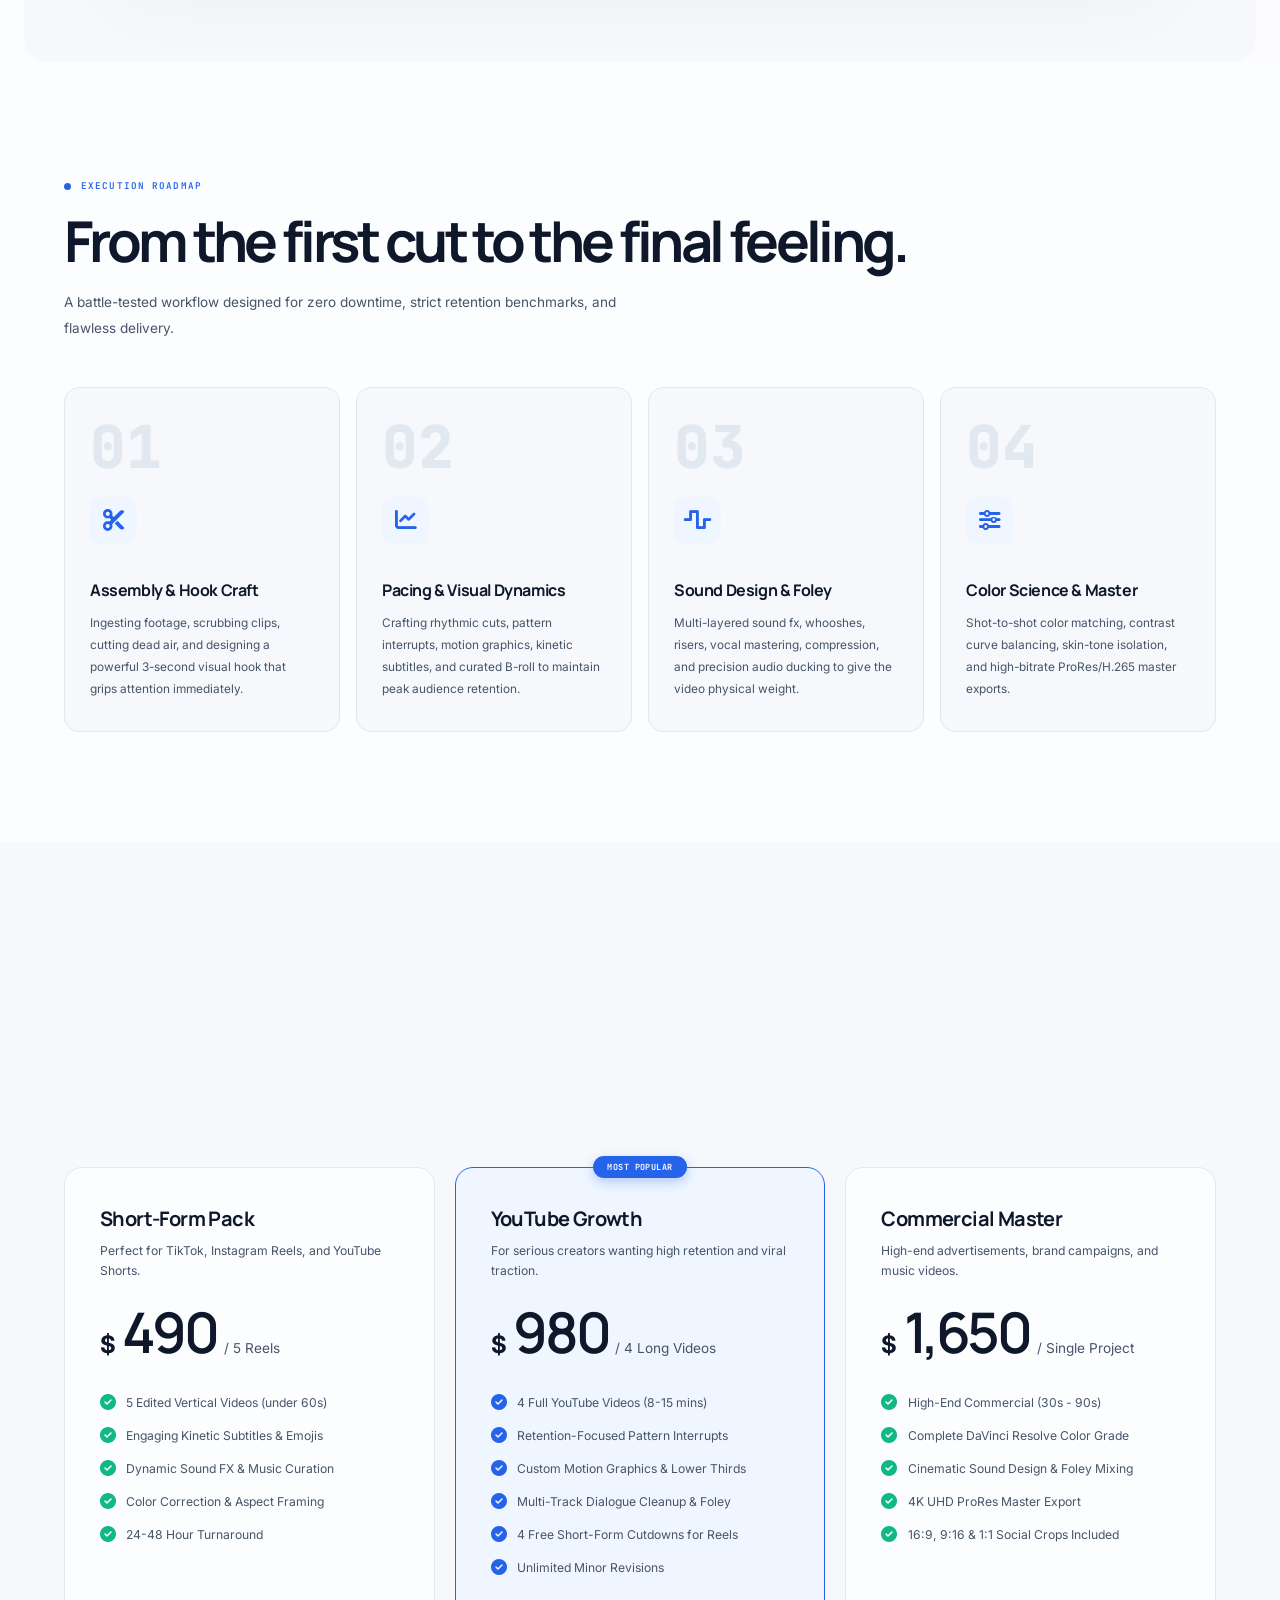
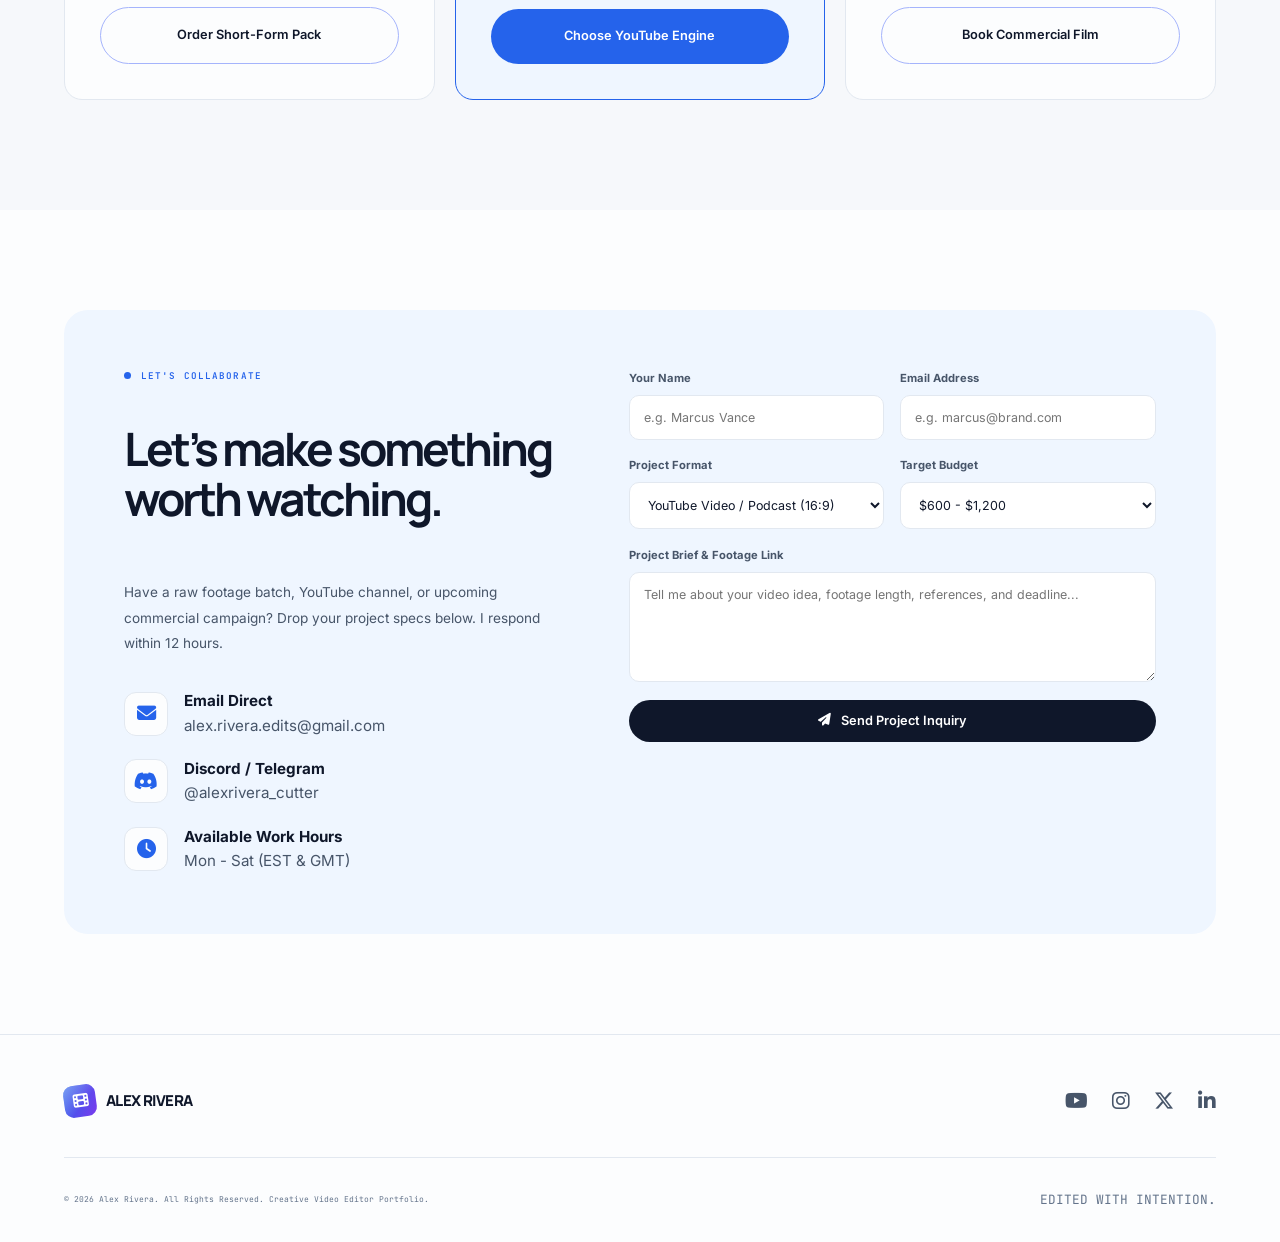
==== commit faed6069: "Enhance image project previews and prepare optional future video playback" ====
--- a/index.html
+++ b/index.html
@@ -120,15 +120,15 @@
           <div class="hero-visual image-composition">
   <span class="composition-label">THE ART OF PAYING ATTENTION / VOL. 01</span>
   <div class="creative-seal" aria-hidden="true"><span>BUILT TO</span><b>✳</b><span>MAKE YOU FEEL</span></div>
-  <button class="image-tile image-tile-main open-image-btn" data-image="assets/images/hero_showreel.jpg" data-title="Behind the frame" data-category="Visual storytelling" aria-label="View Behind the frame image">
+  <button class="image-tile image-tile-main open-image-btn" data-video="" data-image="assets/images/hero_showreel.jpg" data-title="Behind the frame" data-category="Visual storytelling" aria-label="View Behind the frame image">
     <img src="assets/images/hero_showreel.jpg" alt="Cinematographer capturing a scene on a film set" fetchpriority="high">
     <span class="image-caption"><span>01 / BEHIND THE FRAME</span><span aria-hidden="true">↗</span></span>
   </button>
-  <button class="image-tile image-tile-landscape open-image-btn" data-image="assets/images/travel_documentary.jpg" data-title="A different perspective" data-category="Cinematic landscapes" aria-label="View cinematic landscape image">
+  <button class="image-tile image-tile-landscape open-image-btn" data-video="" data-image="assets/images/travel_documentary.jpg" data-title="A different perspective" data-category="Cinematic landscapes" aria-label="View cinematic landscape image">
     <img src="assets/images/travel_documentary.jpg" alt="Alpine landscape with glacial water and mountain peaks">
     <span class="image-caption"><span>02 / WILD PERSPECTIVES</span><span aria-hidden="true">↗</span></span>
   </button>
-  <button class="image-tile image-tile-portrait open-image-btn" data-image="assets/images/vertical_reel_1.jpg" data-title="Life in motion" data-category="Streetwear & lifestyle" aria-label="View streetwear image">
+  <button class="image-tile image-tile-portrait open-image-btn" data-video="" data-image="assets/images/vertical_reel_1.jpg" data-title="Life in motion" data-category="Streetwear & lifestyle" aria-label="View streetwear image">
     <img src="assets/images/vertical_reel_1.jpg" alt="Urban streetwear portrait">
     <span class="image-caption"><span>03 / IN THE CITY</span><span aria-hidden="true">↗</span></span>
   </button>
@@ -221,7 +221,7 @@
         <div class="projects-grid" id="projects-grid">
           
           <!-- Project 1: Commercial (16:9) -->
-          <article class="project-card card-span-7" data-category="commercial">
+          <article class="project-card card-span-7" data-category="commercial" data-video="">
             <div class="card-media-wrapper">
               
               <div class="project-image open-image-btn"
@@ -273,7 +273,7 @@
           </article>
 
           <!-- Project 2: YouTube Narrative (16:9) -->
-          <article class="project-card card-span-5" data-category="youtube">
+          <article class="project-card card-span-5" data-category="youtube" data-video="">
             <div class="card-media-wrapper">
               
               <div class="project-image open-image-btn"
@@ -325,7 +325,7 @@
           </article>
 
           <!-- Project 3: Vertical Reel 1 (9:16) -->
-          <article class="project-card card-vertical" data-category="reels">
+          <article class="project-card card-vertical" data-category="reels" data-video="">
             <div class="card-media-wrapper">
               
               <div class="project-image aspect-vertical open-image-btn"
@@ -375,7 +375,7 @@
           </article>
 
           <!-- Project 4: Vertical Reel 2 (9:16) -->
-          <article class="project-card card-vertical" data-category="reels">
+          <article class="project-card card-vertical" data-category="reels" data-video="">
             <div class="card-media-wrapper">
               
               <div class="project-image aspect-vertical open-image-btn"
@@ -425,7 +425,7 @@
           </article>
 
           <!-- Project 5: Music Video & Stage (16:9) -->
-          <article class="project-card card-span-4" data-category="cinematic">
+          <article class="project-card card-span-4" data-category="cinematic" data-video="">
             <div class="card-media-wrapper">
               
               <div class="project-image open-image-btn"
@@ -475,7 +475,7 @@
           </article>
 
           <!-- Project 6: Nature / Travel Documentary (16:9) -->
-          <article class="project-card card-span-12" data-category="cinematic">
+          <article class="project-card card-span-12" data-category="cinematic" data-video="">
             <div class="card-media-wrapper">
               
               <div class="project-image open-image-btn"
@@ -884,6 +884,12 @@
   <div class="image-lightbox-window">
     <div class="image-lightbox-header"><div><p id="image-lightbox-category"></p><h2 id="image-lightbox-title"></h2></div><button type="button" id="image-lightbox-close" aria-label="Close image preview">×</button></div>
     <img id="image-lightbox-photo" alt="">
+    <video id="project-video" controls playsinline preload="none" tabindex="0" aria-label="Project video" hidden></video>
+    <p class="media-status" id="media-status" role="status" hidden></p>
+    <div class="project-story" id="project-story" hidden>
+      <div><span class="story-eyebrow">BEHIND THE FRAME</span><p id="project-story-description"></p></div>
+      <div><span class="story-eyebrow">CREATIVE TOOLKIT</span><div class="project-story-tags" id="project-story-tags"></div><p class="project-story-software" id="project-story-software"></p></div>
+    </div>
     <div class="image-lightbox-footer"><span>THE DETAILS MAKE THE DIFFERENCE.</span><a id="image-original-link" target="_blank" rel="noopener">Open full image ↗</a></div>
   </div>
 </div>
@@ -899,3 +905,4 @@
   <script src="js/main.js"></script>
 </body>
 </html>
+
--- a/css/art-direction.css
+++ b/css/art-direction.css
@@ -1,56 +1,56 @@
-/* Frame / 01 — an independent film studio, in ivory and electric chartreuse. */
+/* Creative film studio layout using the original light blue and purple palette. */
 :root {
-  --bg-primary: #f5f4ef; --bg-secondary: #eae9e1; --bg-tertiary: #e4e3da;
-  --text-primary: #20221d; --text-secondary: #60635a; --text-muted: #707369;
-  --accent-primary: #4c6421; --accent-secondary: #c4f44b;
-  --accent-gradient: linear-gradient(120deg, #c4f44b, #d7ff77);
-  --border-light: #d9dbd0; --border-hover: #657745;
-  --lime: #c4f44b; --ink: #20221d;
+  --bg-primary: #fcfdfe; --bg-secondary: #f6f8fb; --bg-tertiary: #f6f8fb;
+  --text-primary: #0f172a; --text-secondary: #475569; --text-muted: #475569;
+  --accent-primary: #2563eb; --accent-secondary: #4f46e5;
+  --accent-gradient: linear-gradient(120deg, #2563eb, #7c3aed);
+  --border-light: #e2e8f0; --border-hover: #a5b4fc;
+  --accent-surface: #dbeafe; --ink: #0f172a;
 }
 body { background: var(--bg-primary); background-image: none; }
-::selection { background: var(--lime); color: var(--ink); }
+::selection { background: var(--accent-surface); color: var(--ink); }
 .container { max-width: 1440px; padding-inline: 64px; }
-.skip-link { position: fixed; top: -100px; left: 24px; z-index: 2000; background: var(--lime); padding: 16px; border-radius: 8px; }
+.skip-link { position: fixed; top: -100px; left: 24px; z-index: 2000; background: var(--accent-surface); padding: 16px; border-radius: 8px; }
 .skip-link:focus { top: 20px; }
-.reading-progress { position: fixed; top: 0; left: 0; height: 3px; width: 100%; transform: scaleX(0); transform-origin: left; background: #7a9d31; z-index: 200; }
-.navbar { background: #f5f4efe8; backdrop-filter: blur(20px); padding: 23px 64px; border-bottom: 1px solid #20221d15; }
+.reading-progress { position: fixed; top: 0; left: 0; height: 3px; width: 100%; transform: scaleX(0); transform-origin: left; background: #2563eb; z-index: 200; }
+.navbar { background: #fcfdfee8; backdrop-filter: blur(20px); padding: 23px 64px; border-bottom: 1px solid #0f172a15; }
 .brand-logo { letter-spacing: -.035em; font-size: .94rem; }
-.logo-icon { color: var(--ink); background: var(--lime); border-radius: 9px; transform: rotate(-8deg); }
+.logo-icon { color: var(--ink); background: var(--accent-surface); border-radius: 9px; transform: rotate(-8deg); }
 .nav-link { color: var(--text-secondary); font-weight: 600; }
 .nav-link:hover, .nav-link.is-current { color: var(--ink); }
 .nav-link.is-current::after { width: 100%; background: var(--ink); }
-.btn-status-pill { color: #526437; }
-.status-dot-pulse { background: #749d32; box-shadow: 0 0 0 4px #749d3214; }
+.btn-status-pill { color: #2563eb; }
+.status-dot-pulse { background: #2563eb; box-shadow: 0 0 0 4px #2563eb14; }
 .btn-primary, .btn-secondary { border-radius: 999px; padding: 17px 25px; font-weight: 600; transition: background .25s, transform .25s, box-shadow .25s; }
 .btn-primary { background: var(--ink); color: #fff; }
-.btn-primary:hover { background: #3e4631; transform: translateY(-3px); box-shadow: 0 10px 25px #20221d15; }
-.btn-secondary { border-color: #b8bbae; color: var(--ink); }
-.btn-secondary:hover { background: var(--lime); border-color: var(--lime); transform: translateY(-3px); }
+.btn-primary:hover { background: #2563eb; transform: translateY(-3px); box-shadow: 0 10px 25px #0f172a15; }
+.btn-secondary { border-color: #a5b4fc; color: var(--ink); }
+.btn-secondary:hover { background: var(--accent-surface); border-color: var(--accent-surface); transform: translateY(-3px); }
 .hero-section { padding: 165px 0 35px; position: relative; overflow: hidden; }
-.hero-section::before { content: ''; position: absolute; width: 460px; height: 460px; top: 120px; right: -140px; border: 1px solid #a7b29545; border-radius: 50%; pointer-events: none; }
+.hero-section::before { content: ''; position: absolute; width: 460px; height: 460px; top: 120px; right: -140px; border: 1px solid #a5b4fc45; border-radius: 50%; pointer-events: none; }
 .hero-grid { grid-template-columns: 1.05fr 1fr; gap: 50px; align-items: center; }
 .hero-content { position: relative; z-index: 2; gap: 25px; }
 .hero-pill { font: 500 .62rem var(--font-mono); letter-spacing: .075em; gap: 18px; }
 .hero-pill .rec-indicator { color: var(--ink); }
-.hero-pill .rec-dot { background: #6d8c35; box-shadow: 0 0 0 4px #6d8c3515; }
+.hero-pill .rec-dot { background: #2563eb; box-shadow: 0 0 0 4px #2563eb15; }
 .hero-title { font-size: clamp(3.9rem, 6.65vw, 6.5rem); line-height: 1.01; font-weight: 800; letter-spacing: -.075em; }
 .hero-outline { color: transparent; -webkit-text-stroke: 1.5px var(--ink); }
 .hero-title .highlight-gradient { color: var(--ink); -webkit-text-fill-color: var(--ink); background: none; font-family: Georgia, serif; font-weight: 400; font-style: italic; letter-spacing: -.075em; isolation: isolate; }
-.hero-title .highlight-gradient::after { bottom: 4px; height: 35%; background: var(--lime); transform: rotate(-5deg); z-index: -1; left: -7px; right: -8px; }
+.hero-title .highlight-gradient::after { bottom: 4px; height: 35%; background: var(--accent-surface); transform: rotate(-5deg); z-index: -1; left: -7px; right: -8px; }
 .hero-subtitle { font-size: .93rem; line-height: 1.85; max-width: 390px; }
 .hero-cta-group { gap: 12px; }
-.hero-cta-group .btn-primary { background: var(--lime); color: var(--ink); border: 1px solid var(--lime); }
-.hero-cta-group .btn-primary:hover { background: #b3e238; }
+.hero-cta-group .btn-primary { background: var(--accent-surface); color: var(--ink); border: 1px solid var(--accent-surface); }
+.hero-cta-group .btn-primary:hover { background: #bfdbfe; }
 .hero-cta-group .btn-secondary { border: 0; padding-inline: 12px; }
 .hero-cta-group .btn-secondary i { display: none; }
 .hero-stats-row { border-color: var(--border-light); margin-top: 6px; padding-top: 24px; gap: 28px; }
 .stat-number { font-size: 1.8rem; font-weight: 700; }
-.stat-number span { color: #657b35; }
+.stat-number span { color: #2563eb; }
 .stat-label { font-family: var(--font-mono); font-size: .5rem; line-height: 1.65; }
 .image-composition { height: 555px; perspective: 1100px; }
-.image-composition::before { inset: 65px 0 15px; border-radius: 50%; background: #e1e6d0; border: 1px solid #d4dac1; }
+.image-composition::before { inset: 65px 0 15px; border-radius: 50%; background: #eff6ff; border: 1px solid #e2e8f0; }
 .composition-label { left: 30px; top: -6px; color: var(--text-secondary); font-size: .52rem; }
-.image-tile { border: 6px solid #fff; border-radius: 5px; box-shadow: 0 22px 50px #20221d25; }
+.image-tile { border: 6px solid #fff; border-radius: 5px; box-shadow: 0 22px 50px #0f172a25; }
 .image-tile-main { width: 87%; height: 352px; top: 30px; left: 10px; transform: rotate(-7deg); }
 .image-tile-main:hover { transform: rotate(-4deg) translateY(-8px); }
 .image-tile-landscape { width: 68%; height: 200px; left: 0; bottom: 10px; transform: rotate(4deg); }
@@ -58,29 +58,29 @@
 .image-tile-portrait { width: 37%; height: 272px; right: -5px; top: 210px; transform: rotate(9deg); }
 .image-tile-portrait:hover { transform: rotate(5deg) translateY(-8px); }
 .image-caption { font-family: var(--font-mono); font-size: .5rem; padding: 40px 13px 13px; }
-.creative-seal { position: absolute; right: -5px; top: 2px; z-index: 5; width: 120px; height: 120px; border-radius: 50%; background: var(--lime); color: var(--ink); display: flex; flex-direction: column; align-items: center; justify-content: center; box-shadow: 0 6px 20px #20221d14; transform: rotate(14deg); }
+.creative-seal { position: absolute; right: -5px; top: 2px; z-index: 5; width: 120px; height: 120px; border-radius: 50%; background: var(--accent-surface); color: var(--ink); display: flex; flex-direction: column; align-items: center; justify-content: center; box-shadow: 0 6px 20px #0f172a14; transform: rotate(14deg); }
 .creative-seal span { font: 600 .47rem var(--font-mono); letter-spacing: .12em; }
 .creative-seal b { font-size: 3.1rem; line-height: 1.3; font-weight: 400; }
 .composition-note { right: -4px; bottom: -9px; font-size: .62rem; transform: rotate(-6deg); }
-.composition-spark { color: #6f853b; }
+.composition-spark { color: #2563eb; }
 .hero-footnote { font-family: var(--font-mono); font-size: .52rem; margin-top: 65px; padding-top: 20px; }
-.hero-footnote a span { width: 25px; height: 25px; display: grid; place-items: center; border: 1px solid #cbd0bd; border-radius: 50%; }
-.ticker-strip-section { padding: 28px 0; background: #eaece2; border-block: 1px solid #d8ddca; margin-top: 30px; }
-.ticker-label-title { color: #6d7363; font-family: var(--font-mono); font-size: .48rem; margin-bottom: 18px; }
+.hero-footnote a span { width: 25px; height: 25px; display: grid; place-items: center; border: 1px solid #e2e8f0; border-radius: 50%; }
+.ticker-strip-section { padding: 28px 0; background: #f6f8fb; border-block: 1px solid #e2e8f0; margin-top: 30px; }
+.ticker-label-title { color: #475569; font-family: var(--font-mono); font-size: .48rem; margin-bottom: 18px; }
 .software-pill-row { justify-content: space-between; gap: 20px; }
-.software-pill { color: #3e4534; font-size: .65rem; font-weight: 600; }
-.software-icon-badge { color: #5b6e3e !important; }
+.software-pill { color: #475569; font-size: .65rem; font-weight: 600; }
+.software-icon-badge { color: #2563eb !important; }
 .portfolio-section, .process-section, .pricing-section { padding: 110px 0; }
 .section-header { margin-bottom: 45px; }
-.section-tag { font-family: var(--font-mono); font-size: .58rem; color: #53603f; letter-spacing: .12em; display: inline-flex; gap: 10px; align-items: center; }
+.section-tag { font-family: var(--font-mono); font-size: .58rem; color: #2563eb; letter-spacing: .12em; display: inline-flex; gap: 10px; align-items: center; }
 .section-tag::before { content: ''; width: 7px; height: 7px; background: currentColor; border-radius: 50%; }
 .section-title { font-weight: 700; font-size: clamp(2.7rem, 4.4vw, 4.4rem); line-height: 1.1; letter-spacing: -.065em; max-width: 850px; }
 .section-title em { font-family: Georgia, serif; font-weight: 400; }
 .section-desc { font-size: .85rem; line-height: 1.9; }
 .filter-tabs-wrapper { gap: 8px; border-bottom: 1px solid var(--border-light); padding-bottom: 25px; margin-bottom: 40px; }
-.filter-btn { font-size: .67rem; padding: 12px 18px; background: transparent; border-color: #d5d8cb; }
+.filter-btn { font-size: .67rem; padding: 12px 18px; background: transparent; border-color: #e2e8f0; }
 .filter-btn.active { background: var(--ink); border-color: var(--ink); color: #fff; }
-.filter-btn:hover:not(.active) { background: #e3e7d8; border-color: #b6c39d; }
+.filter-btn:hover:not(.active) { background: #eff6ff; border-color: #a5b4fc; }
 .projects-grid { gap: 50px 30px; }
 .project-card { transition: opacity .3s, transform .4s; }
 .project-card:hover { transform: translateY(-5px); }
@@ -88,78 +88,78 @@
 .project-card.card-span-5 { grid-column: span 5; padding-top: 85px; }
 .project-card.card-vertical, .project-card.card-span-4 { grid-column: span 4; }
 .card-media-wrapper, .project-image { border-radius: 12px; }
-.project-image { background: #dde1d3; }
+.project-image { background: #f6f8fb; }
 .project-card.card-span-7 .project-image { aspect-ratio: 1.43; }
 .project-card.card-span-5 .project-image { aspect-ratio: 1.17; }
 .project-card.card-span-4 .project-image { aspect-ratio: 4/5; }
 .project-image-thumb { transition: transform .8s cubic-bezier(.2,.65,.2,1), filter .6s; }
 .project-image:hover .project-image-thumb { transform: scale(1.055); filter: saturate(1.15); }
-.image-view-hint { background: var(--lime); color: var(--ink); font-weight: 600; font-size: .6rem; padding: 12px 16px; transform: translateY(6px); transition: transform .3s; }
+.image-view-hint { background: var(--accent-surface); color: var(--ink); font-weight: 600; font-size: .6rem; padding: 12px 16px; transform: translateY(6px); transition: transform .3s; }
 .project-image:hover .image-view-hint { transform: translateY(0); }
 .project-info-body { padding-top: 22px; gap: 13px; }
-.project-category-tag { color: #56663b; font-family: var(--font-mono); font-size: .49rem; }
-.project-duration-pill { font-family: var(--font-mono); font-size: .52rem; background: #e8ebdf; color: #56604c; border-color: transparent; }
+.project-category-tag { color: #2563eb; font-family: var(--font-mono); font-size: .49rem; }
+.project-duration-pill { font-family: var(--font-mono); font-size: .52rem; background: #f6f8fb; color: #475569; border-color: transparent; }
 .project-title { font-size: 1.2rem; font-weight: 700; line-height: 1.45; }
-.project-desc { color: #666a5e; font-size: .75rem; }
-.edit-tag { background: #e7eadf; color: #606956; border-radius: 30px; font-size: .55rem; padding: 5px 9px; }
+.project-desc { color: #475569; font-size: .75rem; }
+.edit-tag { background: #f6f8fb; color: #475569; border-radius: 30px; font-size: .55rem; padding: 5px 9px; }
 .view-edit-link { color: var(--ink); font-weight: 600; }
 .view-edit-link i { transition: transform .25s; }
 .view-edit-link:hover i { transform: translateX(5px); }
-.project-footer-action { border-color: #dce0d2; }
-.color-grade-section { margin: 0 24px; border-radius: 24px; background: #24271f; padding: 90px 0; --text-primary: #f5f4ef; --text-secondary: #b5bba7; --text-muted: #a1aa90; --border-light: #48503c; }
-.color-grade-section .section-tag { color: var(--lime); }
+.project-footer-action { border-color: #e2e8f0; }
+.color-grade-section { margin: 0 24px; border-radius: 24px; background: #24271f; padding: 90px 0; --text-primary: #fcfdfe; --text-secondary: #b5bba7; --text-muted: #a1aa90; --border-light: #48503c; }
+.color-grade-section .section-tag { color: var(--accent-surface); }
 .color-grade-section .section-title { max-width: 730px; }
 .slider-showcase-box { background: #30352a; border: 1px solid #4b5440; padding: 9px; border-radius: 16px; box-shadow: 0 25px 80px #0003; }
 .comparison-wrapper { border-radius: 10px; }
-.handle-circle-btn { background: var(--lime); color: var(--ink); border-color: var(--lime); box-shadow: 0 0 0 8px #c4f44b20; }
-.slider-handle-bar { background: var(--lime); }
-.comparison-label { font: 500 .5rem var(--font-mono); backdrop-filter: blur(12px); border: 1px solid #ffffff30; background: #20221d70; padding: 10px 14px; }
+.handle-circle-btn { background: var(--accent-surface); color: var(--ink); border-color: var(--accent-surface); box-shadow: 0 0 0 8px #dbeafe20; }
+.slider-handle-bar { background: var(--accent-surface); }
+.comparison-label { font: 500 .5rem var(--font-mono); backdrop-filter: blur(12px); border: 1px solid #ffffff30; background: #0f172a70; padding: 10px 14px; }
 .slider-caption-row { margin-top: 22px; }
 .slider-instruction { font-size: .67rem; color: #c4cab7; }
 .color-grade-section .spec-badge { color: #aab29b; border-color: #4a523e; background: #30352a; font-size: .55rem; }
 .color-grade-section .spec-badge strong { color: #e6edd8; }
-.color-grade-section .text-primary { color: var(--lime) !important; }
+.color-grade-section .text-primary { color: var(--accent-surface) !important; }
 .process-grid { border: 0; gap: 16px; overflow: visible; }
-.process-card { position: relative; border: 1px solid #d9dece; border-radius: 15px; padding: 30px 25px; background: #edeFE6; min-height: 280px; }
-.process-card:last-child { border-right: 1px solid #d9dece; }
-.process-card:hover { background: #e4ecd6; transform: translateY(-6px); }
-.process-step-num { color: #c8d0b9; top: 18px; right: 20px; font-size: 3.7rem; font-weight: 800; }
-.process-icon-box { background: #dce8c8; color: #485a2c; border-radius: 12px; width: 47px; height: 47px; }
+.process-card { position: relative; border: 1px solid #e2e8f0; border-radius: 15px; padding: 30px 25px; background: #f6f8fb; min-height: 280px; }
+.process-card:last-child { border-right: 1px solid #e2e8f0; }
+.process-card:hover { background: #eff6ff; transform: translateY(-6px); }
+.process-step-num { color: #e2e8f0; top: 18px; right: 20px; font-size: 3.7rem; font-weight: 800; }
+.process-icon-box { background: #eff6ff; color: #2563eb; border-radius: 12px; width: 47px; height: 47px; }
 .process-title { font-weight: 700; margin-top: 15px; }
-.process-desc { font-size: .74rem; color: #69705f; }
-.pricing-section { background: #e9ebe2; }
-.pricing-card { border: 1px solid #d1d7c5; border-radius: 18px; background: #f5f4ef; padding: 35px; }
-.pricing-card.featured { background: var(--ink); color: #f5f4ef; border-color: var(--ink); --text-primary: #f5f4ef; --text-secondary: #bfc6b0; }
-.pricing-card.featured .btn-primary { background: var(--lime); color: var(--ink); }
-.popular-badge { background: var(--lime); color: var(--ink); border-radius: 999px; font: 600 .53rem var(--font-mono); }
+.process-desc { font-size: .74rem; color: #475569; }
+.pricing-section { background: #f6f8fb; }
+.pricing-card { border: 1px solid #e2e8f0; border-radius: 18px; background: #fcfdfe; padding: 35px; }
+.pricing-card.featured { background: var(--ink); color: #fcfdfe; border-color: var(--ink); --text-primary: #fcfdfe; --text-secondary: #bfc6b0; }
+.pricing-card.featured .btn-primary { background: var(--accent-surface); color: var(--ink); }
+.popular-badge { background: var(--accent-surface); color: var(--ink); border-radius: 999px; font: 600 .53rem var(--font-mono); }
 .plan-name { font-weight: 700; font-size: 1.25rem; }
 .plan-price { font-size: 3.5rem; font-weight: 600; }
-.check-icon { color: #68843b; }
-.pricing-card.featured .check-icon { color: var(--lime); }
+.check-icon { color: #2563eb; }
+.pricing-card.featured .check-icon { color: var(--accent-surface); }
 .pricing-card.featured .plan-features-list { border-color: #424936; }
 .pricing-card.featured .feature-item { color: #cbd2be; }
 .contact-section { padding: 100px 0; }
-.contact-card-box { background: #e4ebd6; border-radius: 24px; padding: 60px; gap: 65px; position: relative; overflow: hidden; }
+.contact-card-box { background: #eff6ff; border-radius: 24px; padding: 60px; gap: 65px; position: relative; overflow: hidden; }
 .contact-info-col .section-title { font-size: clamp(2.6rem, 3.6vw, 3.8rem) !important; font-weight: 700; }
-.channel-icon { background: #f5f4ef; color: #5b7237; }
-.form-input, .form-select, .form-textarea { background: #f7f8f1; border-color: #c7d2b4; border-radius: 10px; padding: 14px; color: var(--ink); font-size: .78rem; }
-.form-input:focus, .form-select:focus, .form-textarea:focus { border-color: #6d853f; box-shadow: 0 0 0 3px #6d853f18; }
-.form-label { color: #4b563d; }
-.footer-section { background: var(--ink); color: #f5f4ef; padding-top: 50px; --text-secondary: #b1b8a4; --text-muted: #a0aa91; }
-.footer-section .brand-logo { color: #f5f4ef; }
+.channel-icon { background: #fcfdfe; color: #2563eb; }
+.form-input, .form-select, .form-textarea { background: #ffffff; border-color: #e2e8f0; border-radius: 10px; padding: 14px; color: var(--ink); font-size: .78rem; }
+.form-input:focus, .form-select:focus, .form-textarea:focus { border-color: #2563eb; box-shadow: 0 0 0 3px #2563eb18; }
+.form-label { color: #475569; }
+.footer-section { background: var(--ink); color: #fcfdfe; padding-top: 50px; --text-secondary: #b1b8a4; --text-muted: #a0aa91; }
+.footer-section .brand-logo { color: #fcfdfe; }
 .footer-copyright-row { border-color: #414736; font-family: var(--font-mono); font-size: .5rem; }
-.back-to-top { background: var(--lime); border: 0; color: var(--ink); }
-.image-lightbox { background: #171a12bf; backdrop-filter: blur(16px); }
-.image-lightbox-window { background: #f5f4ef; border-radius: 16px; }
-#image-lightbox-photo { background: #e8ebe1; }
-#image-lightbox-close { background: #e2e7d7; }
-.image-lightbox-header p, .image-lightbox-footer a { color: #526f2c; }
+.back-to-top { background: var(--accent-surface); border: 0; color: var(--ink); }
+.image-lightbox { background: #0f172abf; backdrop-filter: blur(16px); }
+.image-lightbox-window { background: #fcfdfe; border-radius: 16px; }
+#image-lightbox-photo { background: #f6f8fb; }
+#image-lightbox-close { background: #eff6ff; }
+.image-lightbox-header p, .image-lightbox-footer a { color: #2563eb; }
 .reveal-ready { transform: translateY(30px); transition-duration: .75s; }
 @media (min-width: 1101px) { .project-card.card-span-12 .project-info-body { display: grid; grid-template-columns: 1.1fr 1fr; gap: 10px 45px; } .project-card.card-span-12 .project-top-meta, .project-card.card-span-12 .project-title { grid-column: 1; } .project-card.card-span-12 .project-desc { grid-column: 2; grid-row: 1 / 3; } .project-card.card-span-12 .project-tags-list { grid-column: 1; } .project-card.card-span-12 .project-footer-action { grid-column: 2; grid-row: 3; } }
-@media (max-width: 1150px) { .container { padding-inline: 35px; } .navbar { padding-inline: 35px; } .nav-links { gap: 16px; } .hero-grid { gap: 30px; } .hero-title { font-size: 5.3rem; } .image-composition { height: 505px; } .image-tile-main { height: 320px; } .image-tile-landscape { height: 180px; } .image-tile-portrait { height: 240px; top: 205px; } .hero-stats-row { gap: 20px; } .creative-seal { width: 95px; height: 95px; right: -7px; } .creative-seal b { font-size: 2.4rem; } .creative-seal span { font-size: .4rem; } .process-grid { grid-template-columns: repeat(2, 1fr); } .process-card { border: 1px solid #d9dece; } .pricing-card { padding: 25px; } .contact-card-box { padding: 40px; gap: 40px; } }
+@media (max-width: 1150px) { .container { padding-inline: 35px; } .navbar { padding-inline: 35px; } .nav-links { gap: 16px; } .hero-grid { gap: 30px; } .hero-title { font-size: 5.3rem; } .image-composition { height: 505px; } .image-tile-main { height: 320px; } .image-tile-landscape { height: 180px; } .image-tile-portrait { height: 240px; top: 205px; } .hero-stats-row { gap: 20px; } .creative-seal { width: 95px; height: 95px; right: -7px; } .creative-seal b { font-size: 2.4rem; } .creative-seal span { font-size: .4rem; } .process-grid { grid-template-columns: repeat(2, 1fr); } .process-card { border: 1px solid #e2e8f0; } .pricing-card { padding: 25px; } .contact-card-box { padding: 40px; gap: 40px; } }
 @media (max-width: 900px) and (min-width: 769px) { .navbar .btn-primary { display: none; } .hero-title { font-size: 4.4rem; } .hero-cta-group { flex-wrap: wrap; } .stat-number { font-size: 1.4rem; } .stat-label { font-size: .43rem; } .image-composition { height: 450px; } .image-tile-main { height: 270px; } .image-tile-landscape { height: 160px; } .image-tile-portrait { height: 205px; top: 170px; } .pricing-grid { grid-template-columns: 1fr; } }
 @media (max-width: 768px) {
-  .container { padding-inline: 22px; } .navbar { padding: 18px 22px; } .navbar .btn-primary { display: none; } .nav-links.is-open { background: #f5f4ef; box-shadow: 0 20px 50px #20221d18; } .mobile-menu-btn { color: var(--ink); }
+  .container { padding-inline: 22px; } .navbar { padding: 18px 22px; } .navbar .btn-primary { display: none; } .nav-links.is-open { background: #fcfdfe; box-shadow: 0 20px 50px #0f172a18; } .mobile-menu-btn { color: var(--ink); }
   .hero-section { padding-top: 120px; } .hero-grid { grid-template-columns: 1fr; gap: 55px; } .hero-title { font-size: clamp(3.6rem, 12vw, 5.5rem); } .hero-content { gap: 24px; } .hero-pill { font-size: .48rem; gap: 10px; } .hero-subtitle { font-size: .84rem; } .hero-cta-group { flex-wrap: wrap; } .hero-cta-group .btn-primary { font-size: .73rem; padding: 16px 22px; } .hero-cta-group .btn-secondary { font-size: .73rem; }
   .hero-stats-row { gap: 12px; justify-content: space-between; } .stat-number { font-size: 1.5rem; } .stat-label { font-size: .43rem; max-width: 75px; } .image-composition { height: 440px; max-width: 480px; } .image-tile-main { height: 275px; left: 8px; top: 25px; } .image-tile-landscape { height: 165px; bottom: 5px; } .image-tile-portrait { height: 212px; top: 160px; right: 0; } .creative-seal { right: 2px; top: 0; } .composition-label { left: 8px; top: -12px; font-size: .43rem; } .composition-note { font-size: .52rem; right: 0; }
   .hero-footnote { margin-top: 45px; font-size: .43rem; gap: 22px; align-items: center; } .hero-footnote > span { max-width: 190px; } .hero-footnote a { font-size: .43rem; flex-shrink: 0; gap: 6px; } .software-pill-row { justify-content: center; gap: 18px 25px; } .software-pill { font-size: .58rem; }
@@ -170,4 +170,37 @@
   .pricing-grid { grid-template-columns: 1fr; gap: 28px; } .pricing-card { padding: 32px; } .contact-card-box { padding: 28px 22px; grid-template-columns: 1fr; gap: 35px; border-radius: 18px; } .contact-info-col .section-title { font-size: 2.55rem !important; } .footer-top-row { gap: 25px; flex-wrap: wrap; } .footer-copyright-row { font-size: .47rem; gap: 18px; }
 }
 @media (max-width: 380px) { .container { padding-inline: 18px; } .hero-title { font-size: 3.4rem; } .image-composition { height: 390px; } .image-tile-main { height: 235px; } .image-tile-landscape { height: 145px; } .image-tile-portrait { height: 185px; top: 145px; } .process-grid { grid-template-columns: 1fr; } .process-card { min-height: auto; } }
+/* Preserve the original light theme across the redesigned sections. */
+body { background-image: radial-gradient(at 0% 0%, #2563eb0a, transparent 50%), radial-gradient(at 100% 10%, #7c3aed0a, transparent 50%); }
+.logo-icon { background: var(--accent-gradient); color: #fff; }
+.btn-status-pill { color: #047857; }
+.status-dot-pulse { background: #10b981; box-shadow: 0 0 0 4px #10b98114; }
+.hero-cta-group .btn-primary { background: var(--accent-primary); color: #fff; border-color: var(--accent-primary); }
+.hero-cta-group .btn-primary:hover { background: #1d4ed8; }
+.color-grade-section { background: #f6f8fb; --text-primary: #0f172a; --text-secondary: #475569; --text-muted: #64748b; --border-light: #e2e8f0; }
+.color-grade-section .section-tag, .color-grade-section .text-primary { color: #2563eb !important; }
+.slider-showcase-box { background: #fff; border-color: #e2e8f0; box-shadow: 0 25px 80px #0f172a0a; }
+.slider-instruction { color: #475569; }
+.color-grade-section .spec-badge { color: #64748b; background: #fff; border-color: #e2e8f0; }
+.color-grade-section .spec-badge strong { color: #0f172a; }
+.comparison-label { color: #fff; }
+.pricing-card.featured { background: #eff6ff; color: #0f172a; border-color: #2563eb; --text-primary: #0f172a; --text-secondary: #475569; }
+.pricing-card.featured .btn-primary { background: #2563eb; color: #fff; }
+.pricing-card.featured .check-icon { color: #2563eb; }
+.pricing-card.featured .plan-features-list { border-color: #dbeafe; }
+.pricing-card.featured .feature-item { color: #475569; }
+.popular-badge { background: #2563eb; color: #fff; }
+.footer-section { background: #fcfdfe; color: #0f172a; --text-secondary: #475569; --text-muted: #64748b; }
+.footer-section .brand-logo { color: #0f172a; }
+.footer-copyright-row { border-color: #e2e8f0; }
+.frame-index { position: absolute; top: 18px; left: 18px; padding: 8px 11px; font: 500 .51rem var(--font-mono); letter-spacing: .1em; color: #fff; background: #0f172a65; backdrop-filter: blur(12px); border: 1px solid #ffffff40; border-radius: 6px; pointer-events: none; }
+#project-video { width: 100%; height: min(65dvh, 680px); background: #0f172a; object-fit: contain; display: block; }
+#project-video[hidden], #image-lightbox-photo[hidden], .project-story[hidden], .media-status[hidden] { display: none; }
+.project-story { display: grid; grid-template-columns: 1.2fr 1fr; gap: 35px; padding: 28px; border-bottom: 1px solid var(--border-light); }
+.story-eyebrow { display: block; font: 600 .55rem var(--font-mono); letter-spacing: .12em; color: var(--accent-primary); margin-bottom: 12px; }
+#project-story-description { font-size: .82rem; line-height: 1.85; color: var(--text-secondary); }
+.project-story-tags { display: flex; flex-wrap: wrap; gap: 7px; }
+.project-story-software { font-size: .68rem; color: var(--text-muted); margin-top: 12px; }
+.media-status { padding: 15px 28px; color: var(--text-secondary); font-size: .78rem; background: #eff6ff; }
+@media (max-width: 640px) { .project-story { grid-template-columns: 1fr; gap: 24px; padding: 22px; } .frame-index { top: 12px; left: 12px; font-size: .46rem; } }
 @media (prefers-reduced-motion: reduce) { html { scroll-behavior: auto; } *, *::before, *::after { animation: none !important; transition: none !important; } .reveal-ready { opacity: 1; transform: none; } }
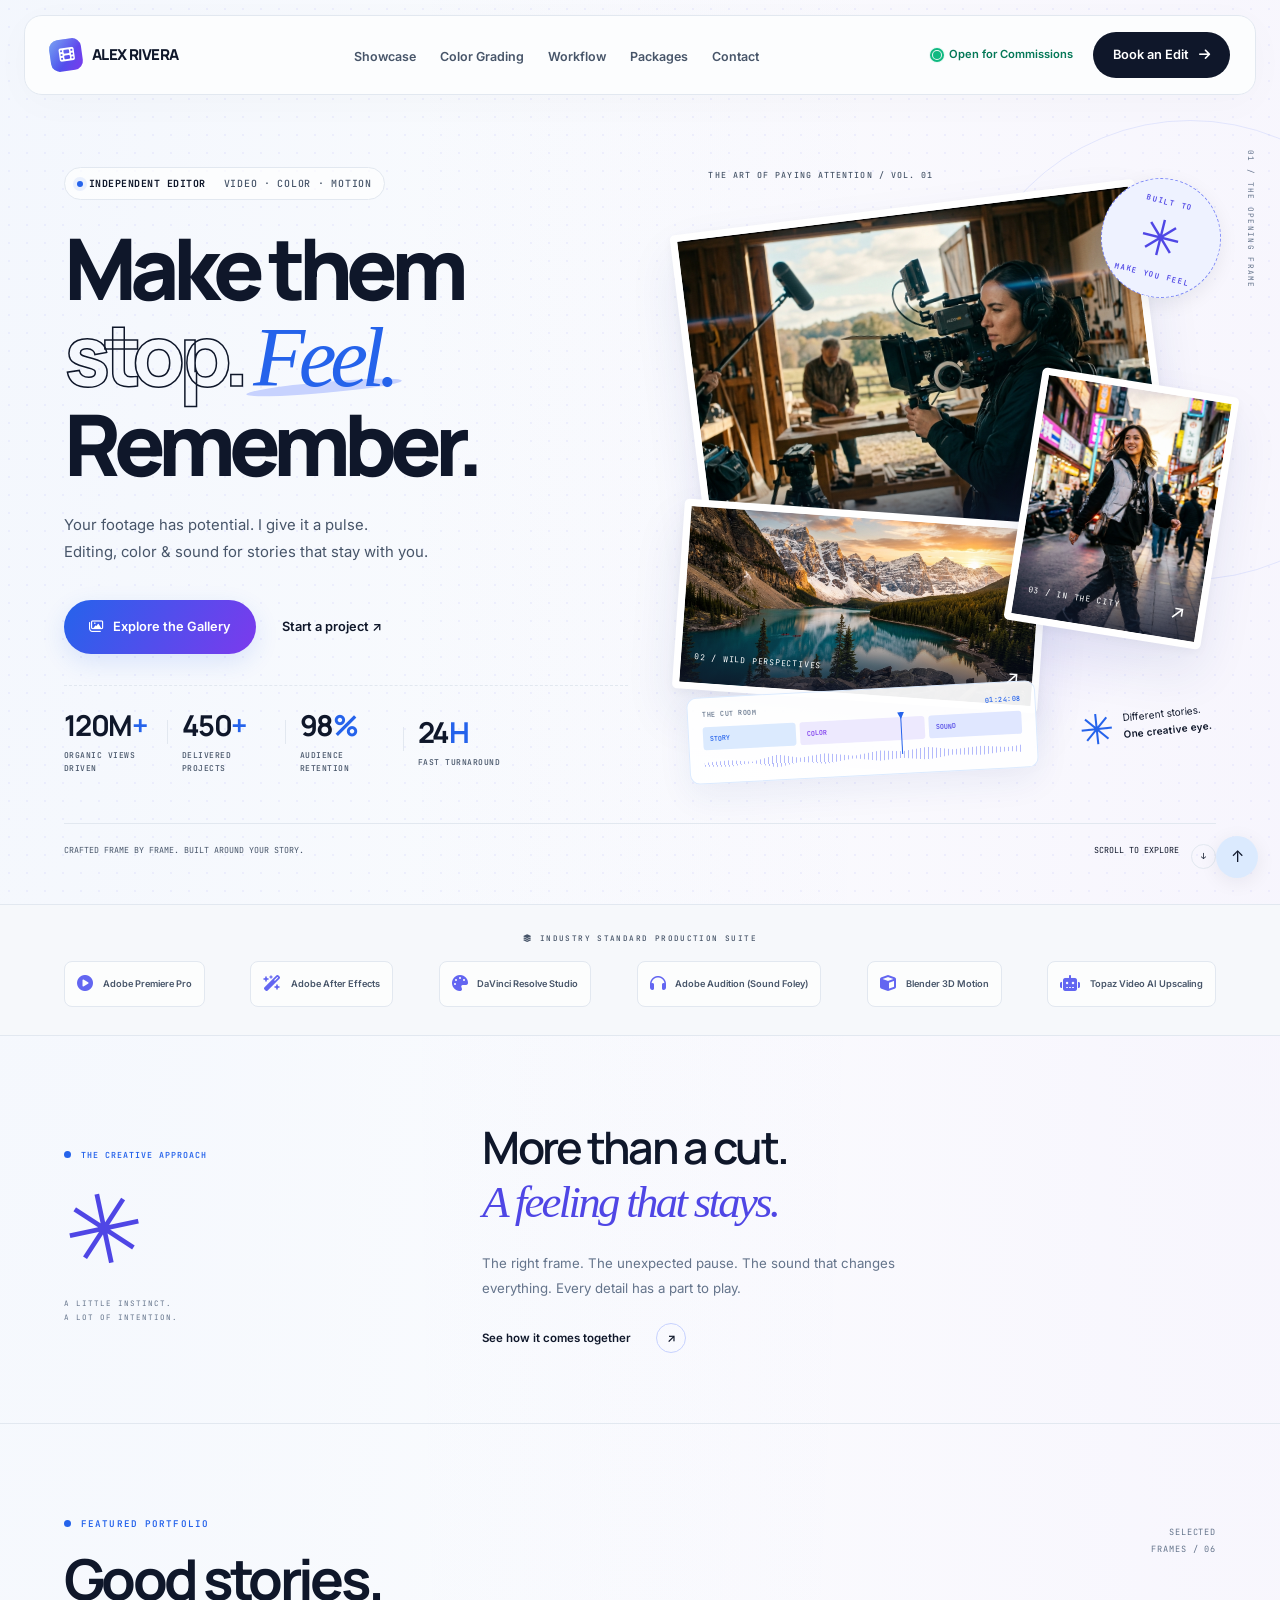
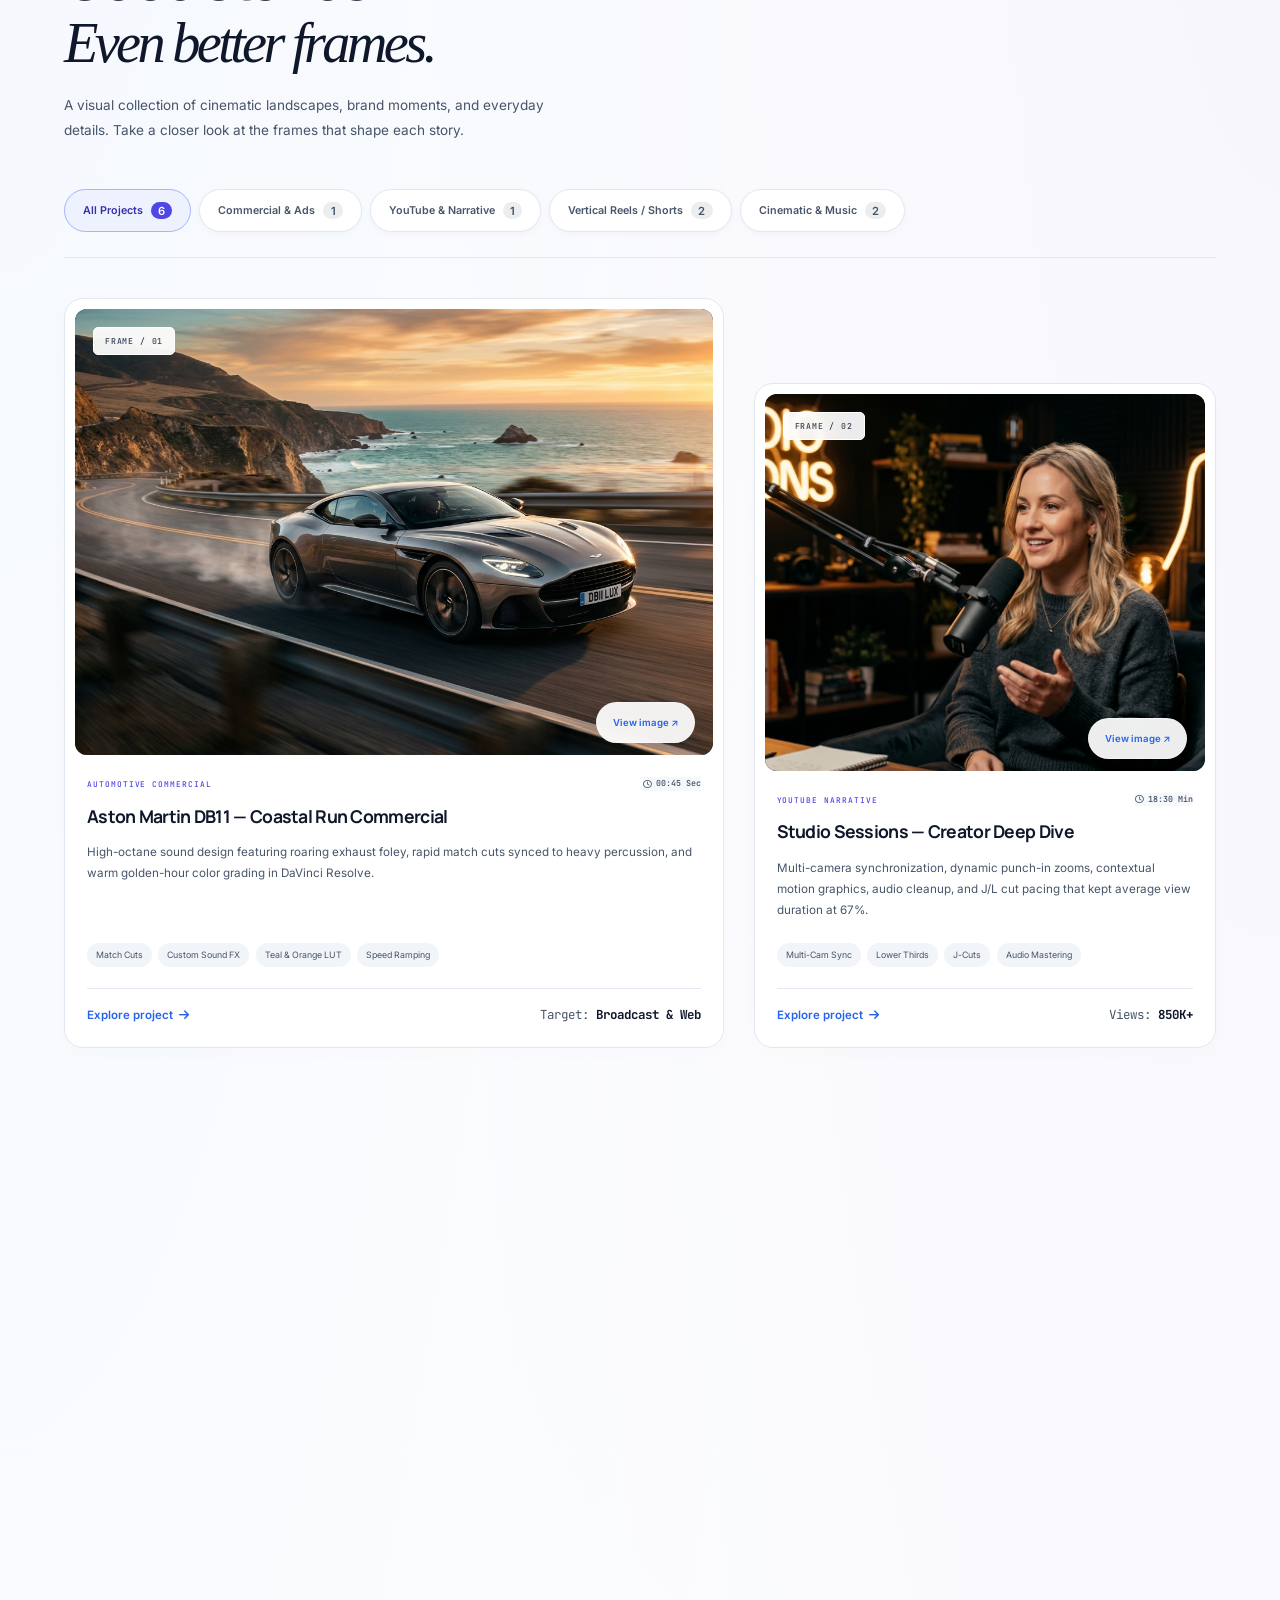
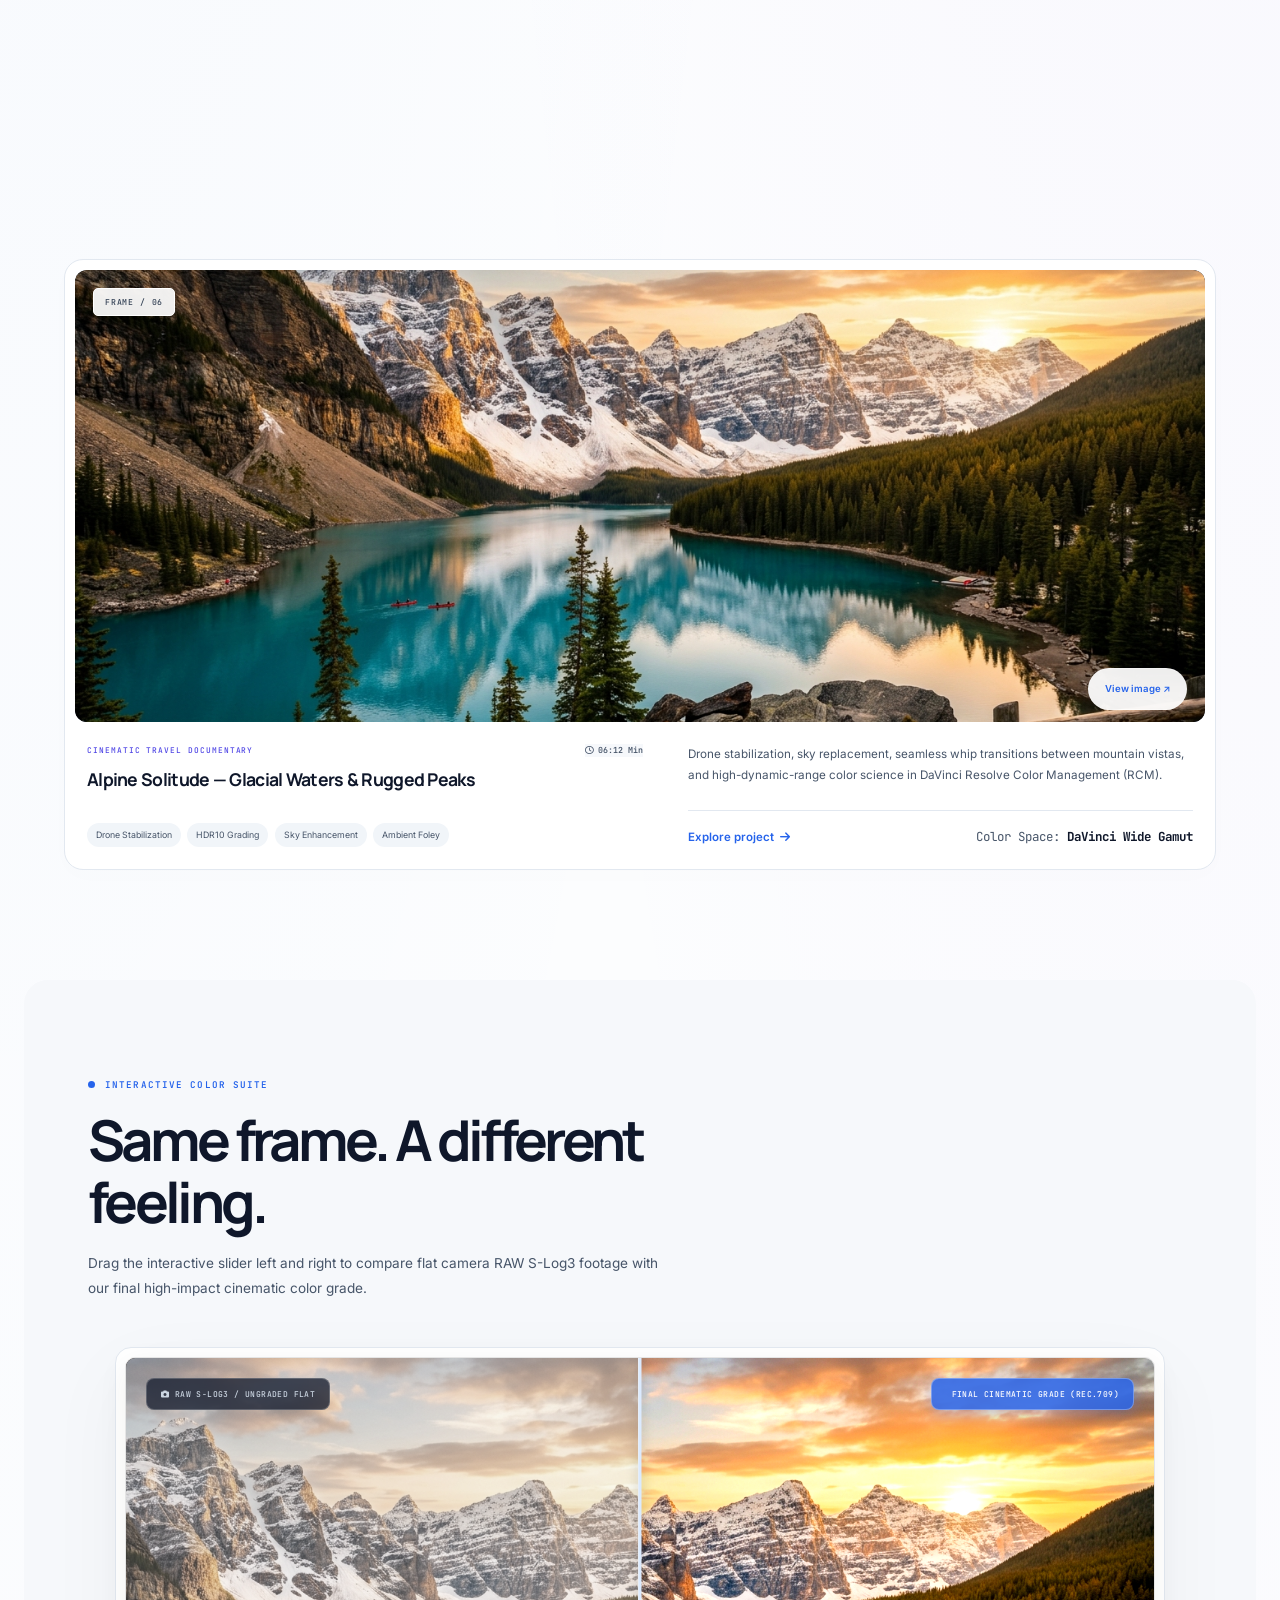
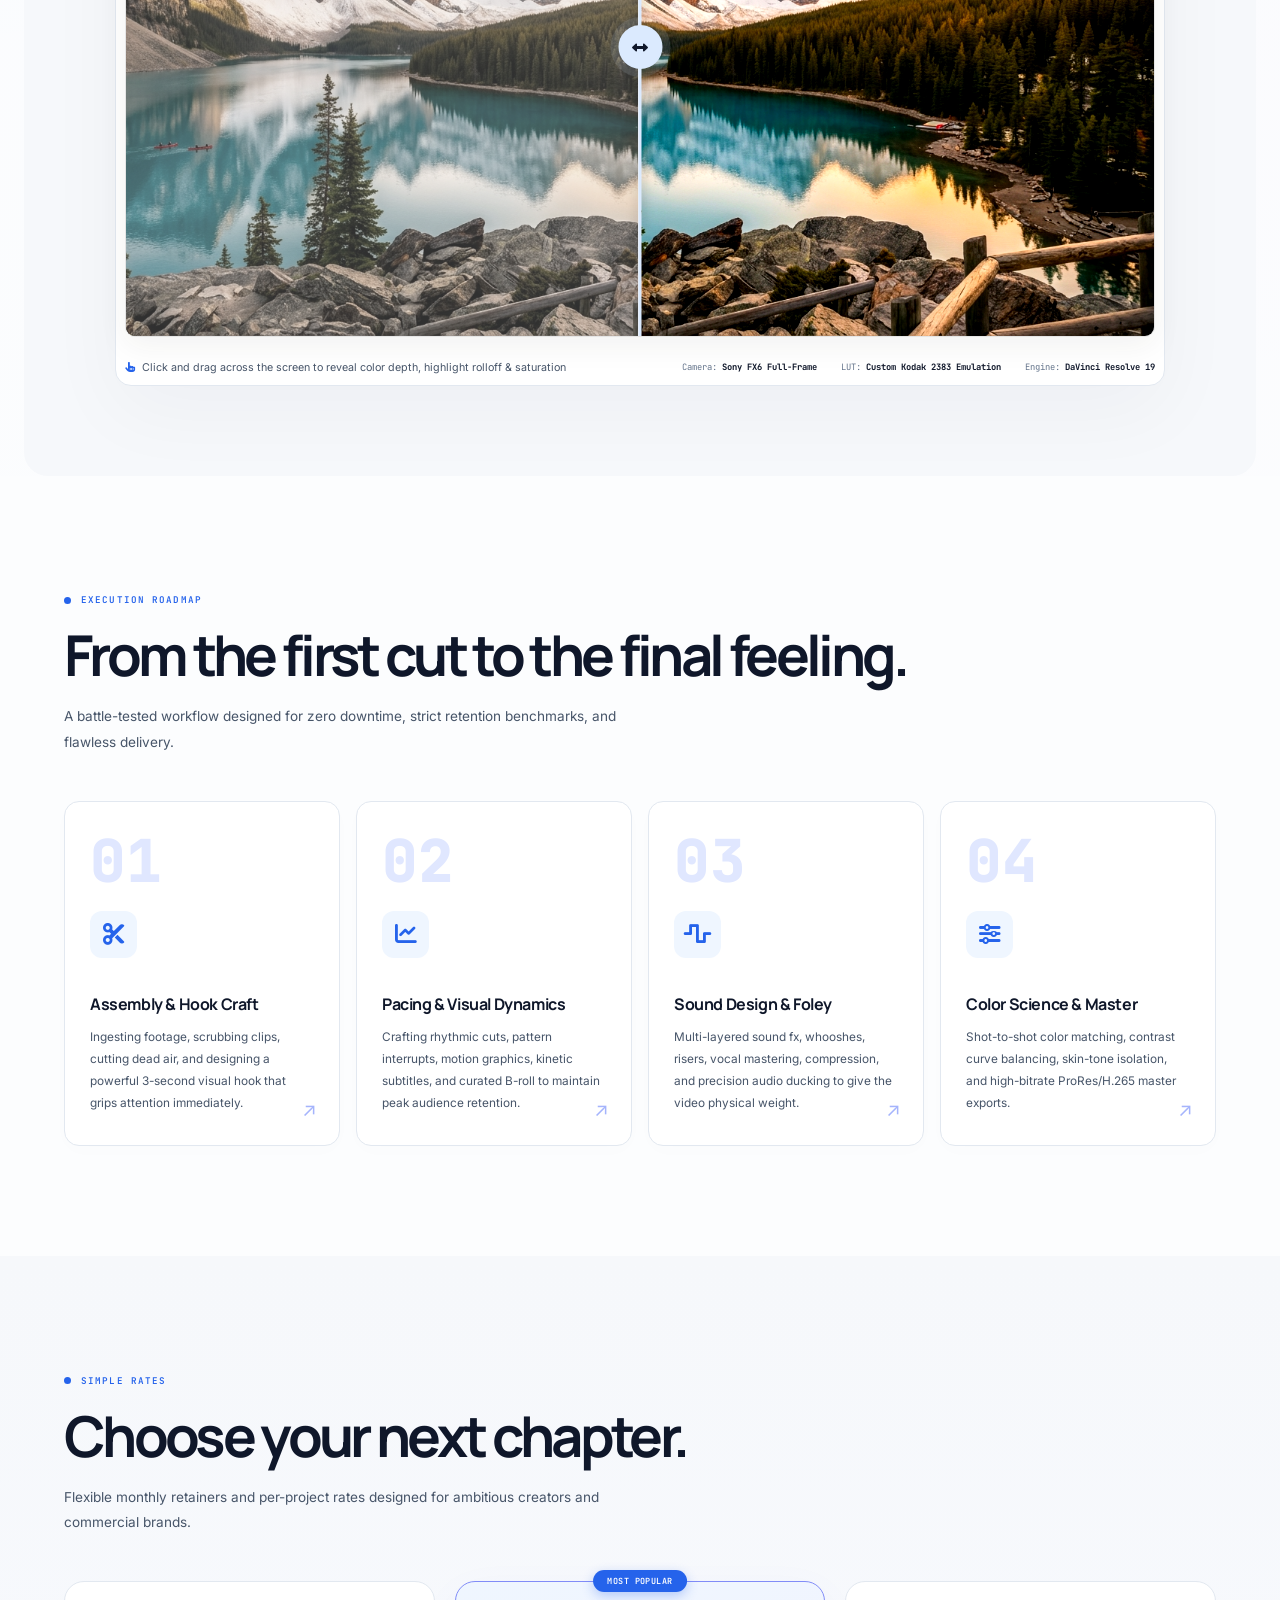
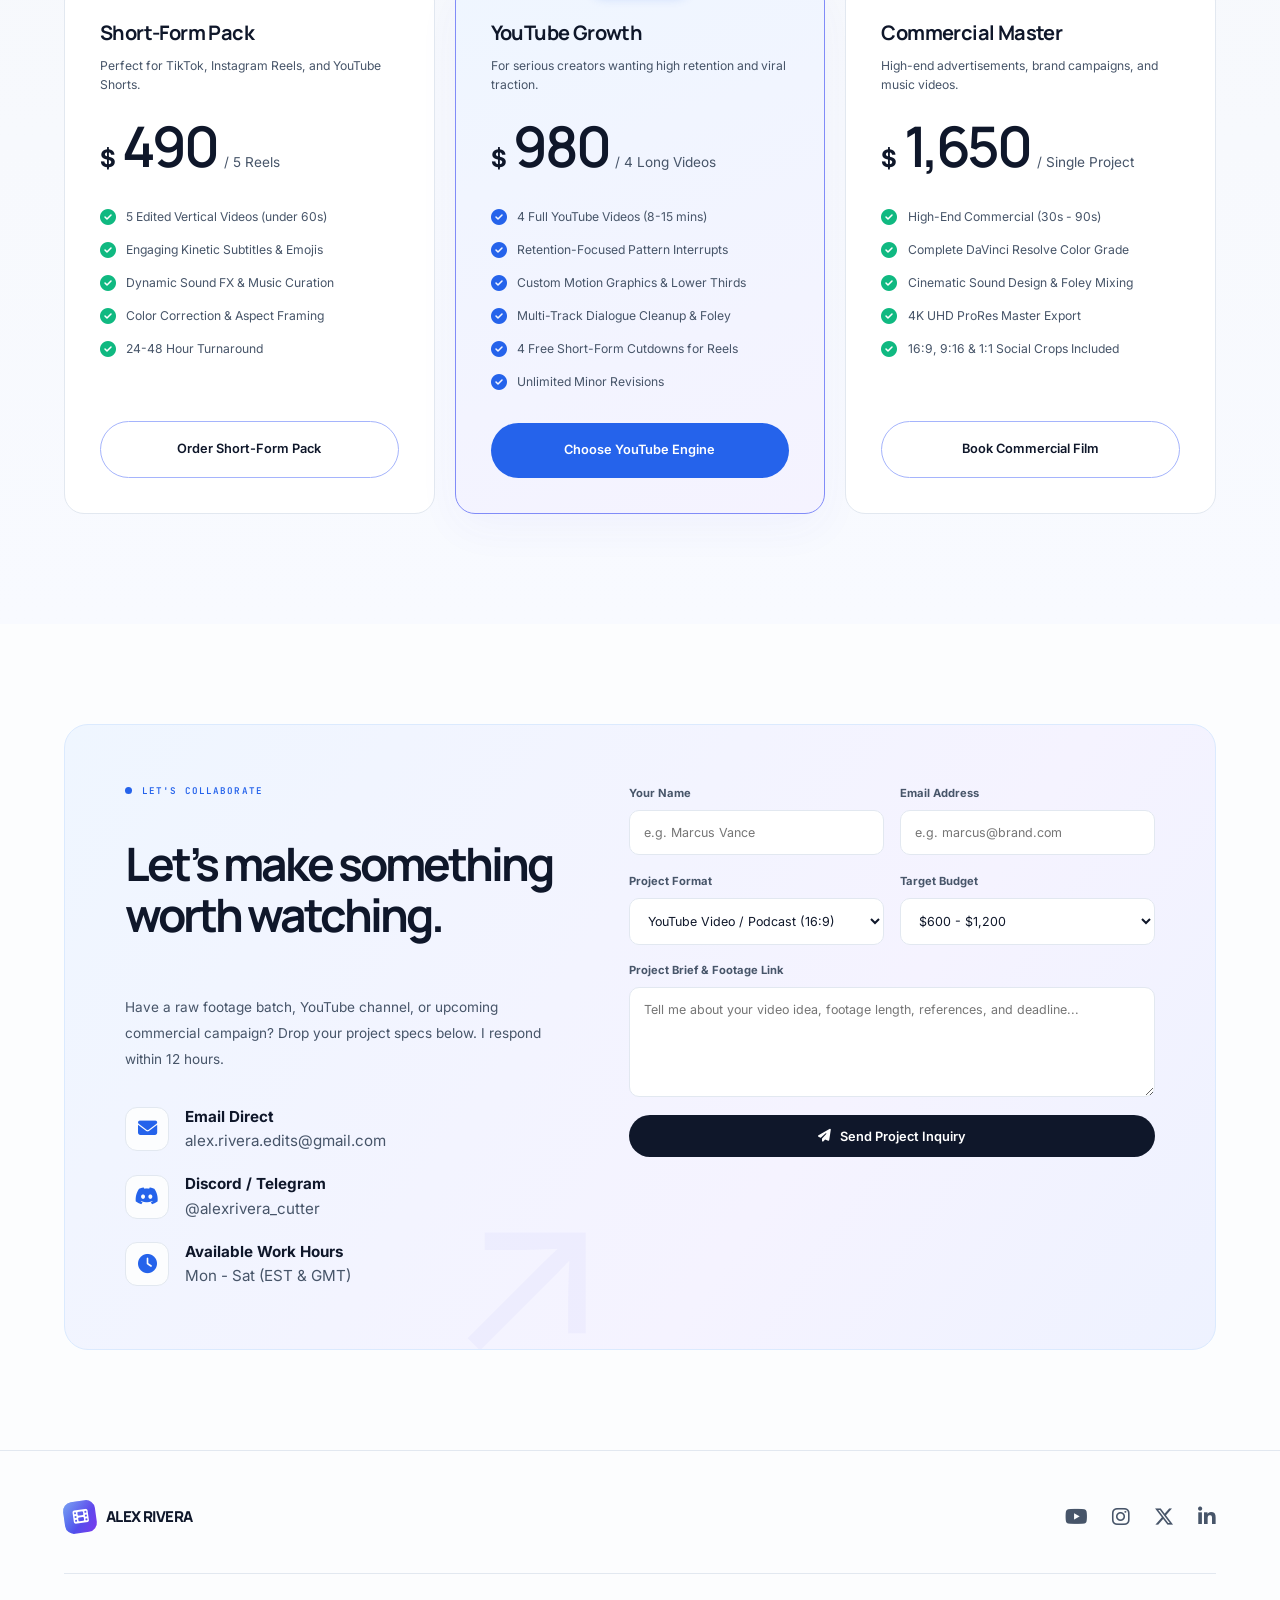
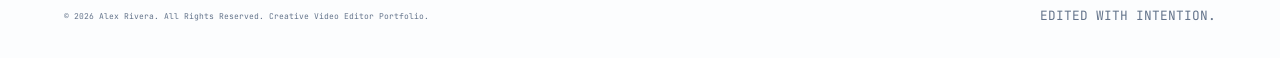
==== commit 9f1e1dbf: "Polish studio UI and add filtered project preview navigation" ====
--- a/index.html
+++ b/index.html
@@ -18,6 +18,7 @@
   <link rel="stylesheet" href="css/style.css">
   <link rel="stylesheet" href="css/creative.css">
   <link rel="stylesheet" href="css/art-direction.css">
+  <link rel="stylesheet" href="css/studio-polish.css">
 </head>
 <body>
   <a class="skip-link" href="#portfolio">Skip to selected work</a>
@@ -133,6 +134,7 @@
     <span class="image-caption"><span>03 / IN THE CITY</span><span aria-hidden="true">↗</span></span>
   </button>
   <div class="composition-note"><span class="composition-spark" aria-hidden="true">✳</span><span>Different stories.<br><strong>One creative eye.</strong></span></div>
+  <div class="hero-cut-note" aria-hidden="true"><span>THE CUT ROOM</span><span>01:24:08</span><div class="cut-note-track"><b>STORY</b><b>COLOR</b><b>SOUND</b><i></i></div><div class="cut-note-wave"></div></div>
 </div>
 
         </div>
@@ -143,7 +145,7 @@
     <!-- =========================================================
          TOOL STACK / SOFTWARE TICKER
          ========================================================= -->
-    <section class="ticker-strip-section">
+    <section class="ticker-strip-section" aria-label="Creative software toolkit">
       <div class="container">
         <div class="ticker-label-title">
           <i class="fa-solid fa-layer-group me-1"></i> Industry Standard Production Suite
@@ -180,6 +182,13 @@
     <!-- =========================================================
          VIDEO PORTFOLIO SHOWCASE (With Watermarks & Badges)
          ========================================================= -->
+    <section class="studio-note" aria-labelledby="studio-note-title">
+      <div class="container studio-note-grid">
+        <div class="studio-note-label"><span class="section-tag">THE CREATIVE APPROACH</span><span class="note-asterisk" aria-hidden="true">✳</span><span class="note-caption">A LITTLE INSTINCT.<br>A LOT OF INTENTION.</span></div>
+        <div><h2 id="studio-note-title">More than a cut.<br><span>A feeling that stays.</span></h2><p>The right frame. The unexpected pause. The sound that changes everything. Every detail has a part to play.</p><a href="#process" class="note-link">See how it comes together <span aria-hidden="true">↗</span></a></div>
+      </div>
+    </section>
+
     <section class="portfolio-section" id="portfolio">
       <div class="container">
         
@@ -890,6 +899,7 @@
       <div><span class="story-eyebrow">BEHIND THE FRAME</span><p id="project-story-description"></p></div>
       <div><span class="story-eyebrow">CREATIVE TOOLKIT</span><div class="project-story-tags" id="project-story-tags"></div><p class="project-story-software" id="project-story-software"></p></div>
     </div>
+    <div class="project-browser" id="project-browser" hidden><button type="button" id="previous-project" aria-label="Previous project">← <span>Previous</span></button><span id="project-position" aria-live="polite"></span><button type="button" id="next-project" aria-label="Next project"><span>Next project</span> →</button></div>
     <div class="image-lightbox-footer"><span>THE DETAILS MAKE THE DIFFERENCE.</span><a id="image-original-link" target="_blank" rel="noopener">Open full image ↗</a></div>
   </div>
 </div>
--- a/css/studio-polish.css
+++ b/css/studio-polish.css
@@ -0,0 +1,101 @@
+/* A more expressive studio presentation, in the existing blue/purple palette. */
+.navbar-wrapper { top: 15px; padding-inline: 24px; }
+.navbar { max-width: 1392px; padding: 16px 25px; border: 1px solid #e2e8f0; border-radius: 18px; background: #fcfdfef0; box-shadow: 0 8px 40px #0f172a06; }
+.navbar .btn-primary { padding: 13px 20px; }
+.hero-section { padding-top: 167px; background-image: radial-gradient(#6366f112 .8px, transparent .8px); background-size: 18px 18px; }
+.hero-section::after { content: '01 / THE OPENING FRAME'; position: absolute; right: 24px; top: 150px; writing-mode: vertical-rl; font: .48rem var(--font-mono); letter-spacing: .17em; color: #64748b; }
+.hero-title { letter-spacing: -.08em; }
+.hero-title .highlight-gradient { color: #2563eb; -webkit-text-fill-color: #2563eb; }
+.hero-title .highlight-gradient::after { height: 13%; bottom: 8px; background: #c7d2fe; border-radius: 50%; transform: rotate(-5deg); }
+.hero-pill { width: fit-content; padding: 9px 12px; background: #ffffffb0; border: 1px solid #e2e8f0; border-radius: 999px; }
+.hero-cta-group .btn-primary { background: var(--accent-gradient); box-shadow: 0 8px 24px #2563eb22; border: 0; }
+.hero-cta-group .btn-primary:hover { background: linear-gradient(120deg, #1d4ed8, #6d28d9); box-shadow: 0 12px 28px #2563eb30; }
+.hero-cta-group .btn-secondary { padding-inline: 14px; }
+.hero-stats-row { border-top-style: dashed; }
+.stat-item { position: relative; }
+.stat-item + .stat-item::before { content: ''; position: absolute; left: -15px; height: 24px; top: 10px; width: 1px; background: #e2e8f0; }
+.image-composition { height: 590px; }
+.image-composition::before { background: radial-gradient(ellipse, #dbeafe 0%, #ede9fe90 50%, #fcfdfe00 72%); border: 0; }
+.image-tile { border-width: 7px; box-shadow: 0 25px 50px #1e3a8a18, 0 3px 10px #0f172a0a; }
+.image-tile-main { top: 30px; height: 335px; }
+.image-tile-landscape { bottom: 65px; height: 190px; }
+.image-tile-portrait { top: 205px; height: 255px; }
+.composition-note { bottom: 4px; right: 5px; }
+.creative-seal { background: #eef2ff; border: 1px dashed #818cf8; color: #4f46e5; }
+.hero-cut-note { position: absolute; bottom: -10px; left: 10px; width: 65%; padding: 12px 14px; border: 1px solid #dbeafe; background: #ffffffed; border-radius: 10px; box-shadow: 0 12px 35px #1e3a8a12; transform: rotate(-3deg); z-index: 6; display: flex; flex-wrap: wrap; justify-content: space-between; gap: 8px; }
+.hero-cut-note > span { font: 500 .43rem var(--font-mono); letter-spacing: .08em; color: #64748b; }
+.hero-cut-note > span:nth-child(2) { color: #2563eb; }
+.cut-note-track { display: flex; gap: 4px; width: 100%; position: relative; }
+.cut-note-track b { flex: 1; padding: 7px; border-radius: 3px; background: #dbeafe; font: 500 .42rem var(--font-mono); color: #2563eb; }
+.cut-note-track b:nth-child(2) { background: #ede9fe; color: #7c3aed; flex: 1.4; }
+.cut-note-track b:nth-child(3) { background: #e0e7ff; color: #4f46e5; }
+.cut-note-track i { position: absolute; width: 1px; left: 62%; top: -5px; bottom: -14px; background: #2563eb; }
+.cut-note-track i::before { content: ''; position: absolute; top: 0; left: -3px; width: 7px; height: 7px; background: #2563eb; clip-path: polygon(0 0,100% 0,50% 100%); }
+.cut-note-wave { width: 100%; height: 13px; background: repeating-linear-gradient(90deg, #818cf8 0 1px, transparent 1px 4px); border-radius: 3px; opacity: .6; clip-path: polygon(0 35%,8% 25%,15% 45%,23% 0,30% 35%,38% 10%,47% 40%,55% 10%,62% 25%,70% 0,78% 30%,87% 15%,95% 35%,100% 20%,100% 80%,95% 65%,87% 85%,78% 70%,70% 100%,62% 75%,55% 90%,47% 60%,38% 90%,30% 65%,23% 100%,15% 55%,8% 75%,0 65%); }
+.hero-footnote { margin-top: 48px; }
+.ticker-strip-section { margin-top: 0; background: #f6f8fb; border-color: #e2e8f0; }
+.software-pill { padding: 9px 12px; border: 1px solid #e2e8f0; border-radius: 8px; background: #ffffffb0; font-size: .58rem; }
+.software-pill:hover { background: #fff; border-color: #c7d2fe; }
+.software-icon-badge { color: #6366f1 !important; }
+.studio-note { padding: 85px 0 0; }
+.studio-note-grid { display: grid; grid-template-columns: .65fr 1.35fr; gap: 65px; align-items: center; }
+.studio-note-label { display: flex; flex-direction: column; align-items: flex-start; gap: 20px; }
+.studio-note-label .section-tag { margin: 0; font-size: .52rem; }
+.note-asterisk { font-size: 6rem; line-height: 1; color: #4f46e5; transform: rotate(-12deg); }
+.note-caption { font: .47rem/1.9 var(--font-mono); letter-spacing: .13em; color: #64748b; }
+.studio-note h2 { font: 600 clamp(2rem, 3.5vw, 3.5rem)/1.18 var(--font-display); letter-spacing: -.06em; color: #0f172a; }
+.studio-note h2 span { font-family: Georgia, serif; font-weight: 400; font-style: italic; color: #4f46e5; }
+.studio-note p { max-width: 470px; margin-top: 22px; font-size: .83rem; color: #64748b; line-height: 1.9; }
+.note-link { display: inline-flex; gap: 25px; align-items: center; font-size: .72rem; font-weight: 600; margin-top: 22px; }
+.note-link span { display: grid; place-items: center; width: 30px; height: 30px; border: 1px solid #c7d2fe; border-radius: 50%; transition: background .2s, transform .2s; }
+.note-link:hover span { background: #eef2ff; transform: rotate(45deg); }
+.portfolio-section { margin-top: 70px; border-top: 1px solid #e2e8f0; padding-top: 85px; }
+.portfolio-section .section-header { position: relative; }
+.portfolio-section .section-header::after { content: 'SELECTED\A FRAMES / 06'; white-space: pre; position: absolute; right: 0; top: 15px; text-align: right; font: .54rem/1.9 var(--font-mono); letter-spacing: .1em; color: #64748b; }
+.portfolio-section .section-desc { max-width: 490px; }
+.filter-btn { background: #fff; }
+.filter-btn.active { background: #eef2ff; color: #3730a3; border-color: #a5b4fc; }
+.filter-btn.active .filter-badge-count { background: #4f46e5; color: #fff; }
+.project-card { border: 1px solid #e2e8f0; padding: 10px; border-radius: 19px; background: #fff; box-shadow: 0 6px 24px #0f172a03; }
+.project-card, .project-info-body { min-width: 0; }
+.project-card.card-span-5 { padding-top: 10px; margin-top: 85px; }
+.project-card:hover { border-color: #c7d2fe; box-shadow: 0 18px 45px #1e3a8a0a; }
+.project-info-body { padding: 22px 12px 12px; }
+.project-title { font-size: 1.1rem; letter-spacing: -.04em; }
+.project-category-tag { color: #4f46e5; }
+.project-desc { font-size: .73rem; }
+.project-image { border-radius: 11px; }
+.frame-index { background: #ffffffec; color: #334155; border-color: #fff; border-radius: 5px; }
+.image-view-hint { background: #ffffffed; color: #2563eb; border: 1px solid #ffffff50; backdrop-filter: blur(12px); }
+.view-edit-link { color: #2563eb; }
+.edit-tag { background: #f1f5f9; }
+.process-grid { counter-reset: step; }
+.process-card { background: #fff; box-shadow: 0 5px 20px #0f172a03; }
+.process-card::after { content: '↗'; position: absolute; right: 22px; bottom: 20px; font-size: 1.2rem; color: #a5b4fc; transition: transform .25s; }
+.process-card:hover::after { transform: translate(3px,-3px); color: #4f46e5; }
+.process-step-num { color: #e0e7ff; }
+.process-card:hover { background: #f5f7ff; }
+.pricing-section { background: linear-gradient(180deg, #f6f8fb, #f8faff); }
+.pricing-card { border-radius: 20px; background: #fff; }
+.pricing-card.featured { background: linear-gradient(160deg, #eff6ff, #f5f3ff); border-color: #818cf8; box-shadow: 0 14px 45px #4f46e50b; }
+.contact-card-box { background: linear-gradient(125deg, #eff6ff 0%, #f5f3ff 65%, #eef2ff 100%); border: 1px solid #dbeafe; }
+.contact-info-col .section-title { letter-spacing: -.065em; }
+.contact-card-box::after { content: '↗'; position: absolute; left: 33%; bottom: -30px; font-size: 14rem; line-height: 1; color: #6366f10b; pointer-events: none; }
+.contact-form { position: relative; z-index: 1; }
+.project-browser { display: flex; align-items: center; justify-content: space-between; gap: 15px; padding: 18px 28px; border-bottom: 1px solid #e2e8f0; }
+.project-browser[hidden] { display: none; }
+.project-browser button { display: flex; align-items: center; gap: 10px; background: #eff6ff; border: 1px solid #dbeafe; border-radius: 999px; padding: 10px 16px; font: 600 .68rem var(--font-body); color: #2563eb; }
+.project-browser button:hover { background: #dbeafe; }
+#project-position { font: .6rem var(--font-mono); color: #64748b; }
+@media (max-width: 1150px) { .navbar-wrapper { padding-inline: 18px; } .navbar { padding-inline: 20px; } .btn-status-pill { display: none; } .image-composition { height: 540px; } .image-tile-main { height: 300px; } .image-tile-landscape { height: 175px; bottom: 70px; } .image-tile-portrait { height: 225px; top: 180px; } .software-pill-row { justify-content: center; gap: 12px; } }
+@media (max-width: 768px) {
+  .navbar-wrapper { top: 10px; padding-inline: 12px; } .navbar { padding: 14px 17px; border-radius: 14px; } .nav-links.is-open { top: calc(100% + 8px); left: 0; right: 0; border-radius: 14px; }
+  .hero-section { padding-top: 120px; } .hero-section::after { display: none; } .hero-pill { font-size: .43rem; padding: 8px 10px; }
+  .hero-title { font-size: clamp(3.4rem, 11.6vw, 5.2rem); } .hero-title .highlight-gradient::after { bottom: 5px; } .stat-item + .stat-item::before { left: -10px; }
+  .image-composition { height: 480px; } .image-tile-main { height: 270px; top: 20px; } .image-tile-landscape { height: 155px; bottom: 65px; } .image-tile-portrait { height: 210px; top: 160px; } .hero-cut-note { width: 63%; left: 4px; bottom: 0; padding: 10px; } .composition-note { bottom: 6px; right: 0; font-size: .48rem; }
+  .hero-footnote { margin-top: 30px; } .ticker-strip-section { margin-top: 0; } .software-pill { padding: 8px 10px; font-size: .54rem; } .software-pill-row { gap: 9px; }
+  .studio-note { padding-top: 60px; } .studio-note-grid { grid-template-columns: 1fr; gap: 28px; } .studio-note-label { flex-direction: row; align-items: center; justify-content: space-between; gap: 15px; } .note-asterisk { font-size: 3.2rem; } .note-caption { display: none; } .studio-note h2 { font-size: 2.35rem; } .studio-note p { font-size: .79rem; margin-top: 18px; }
+  .portfolio-section { margin-top: 55px; padding-top: 60px; } .portfolio-section .section-header::after { display: none; } .projects-grid { grid-template-columns: minmax(0, 1fr); } .projects-grid > .project-card { grid-column: 1 / -1; } .project-card { padding: 8px; } .project-card.card-span-5 { padding: 8px; margin-top: 0; } .project-info-body { padding: 18px 10px 10px; } .project-title { font-size: 1.05rem; } .project-top-meta, .project-footer-action { flex-wrap: wrap; gap: 10px; }
+  .project-browser { padding: 16px; gap: 8px; } .project-browser button { padding: 10px 12px; font-size: .6rem; gap: 7px; } #project-position { font-size: .52rem; }
+}
+@media (max-width: 380px) { .hero-pill { font-size: .39rem; } .image-composition { height: 430px; } .image-tile-main { height: 230px; } .image-tile-landscape { height: 140px; bottom: 65px; } .image-tile-portrait { height: 180px; top: 145px; } .hero-cut-note { width: 65%; } .composition-note { font-size: .43rem; } }
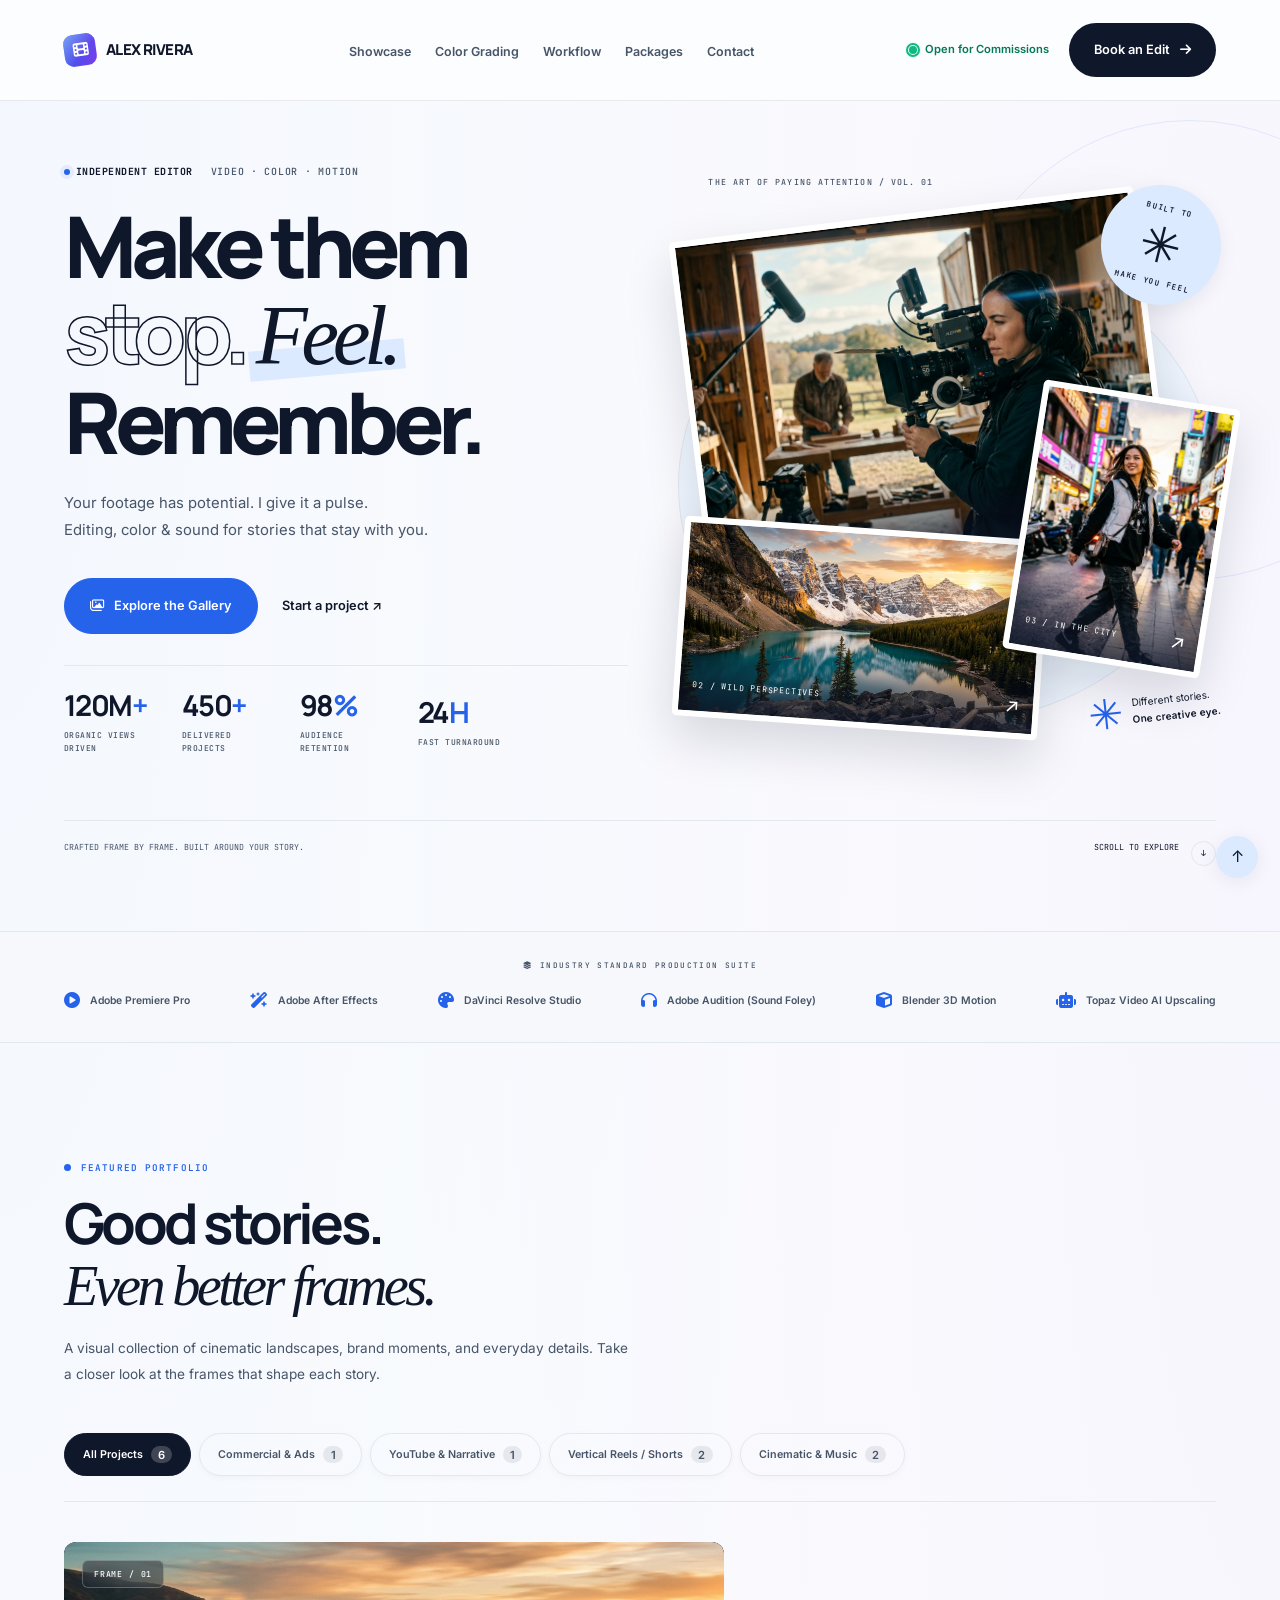
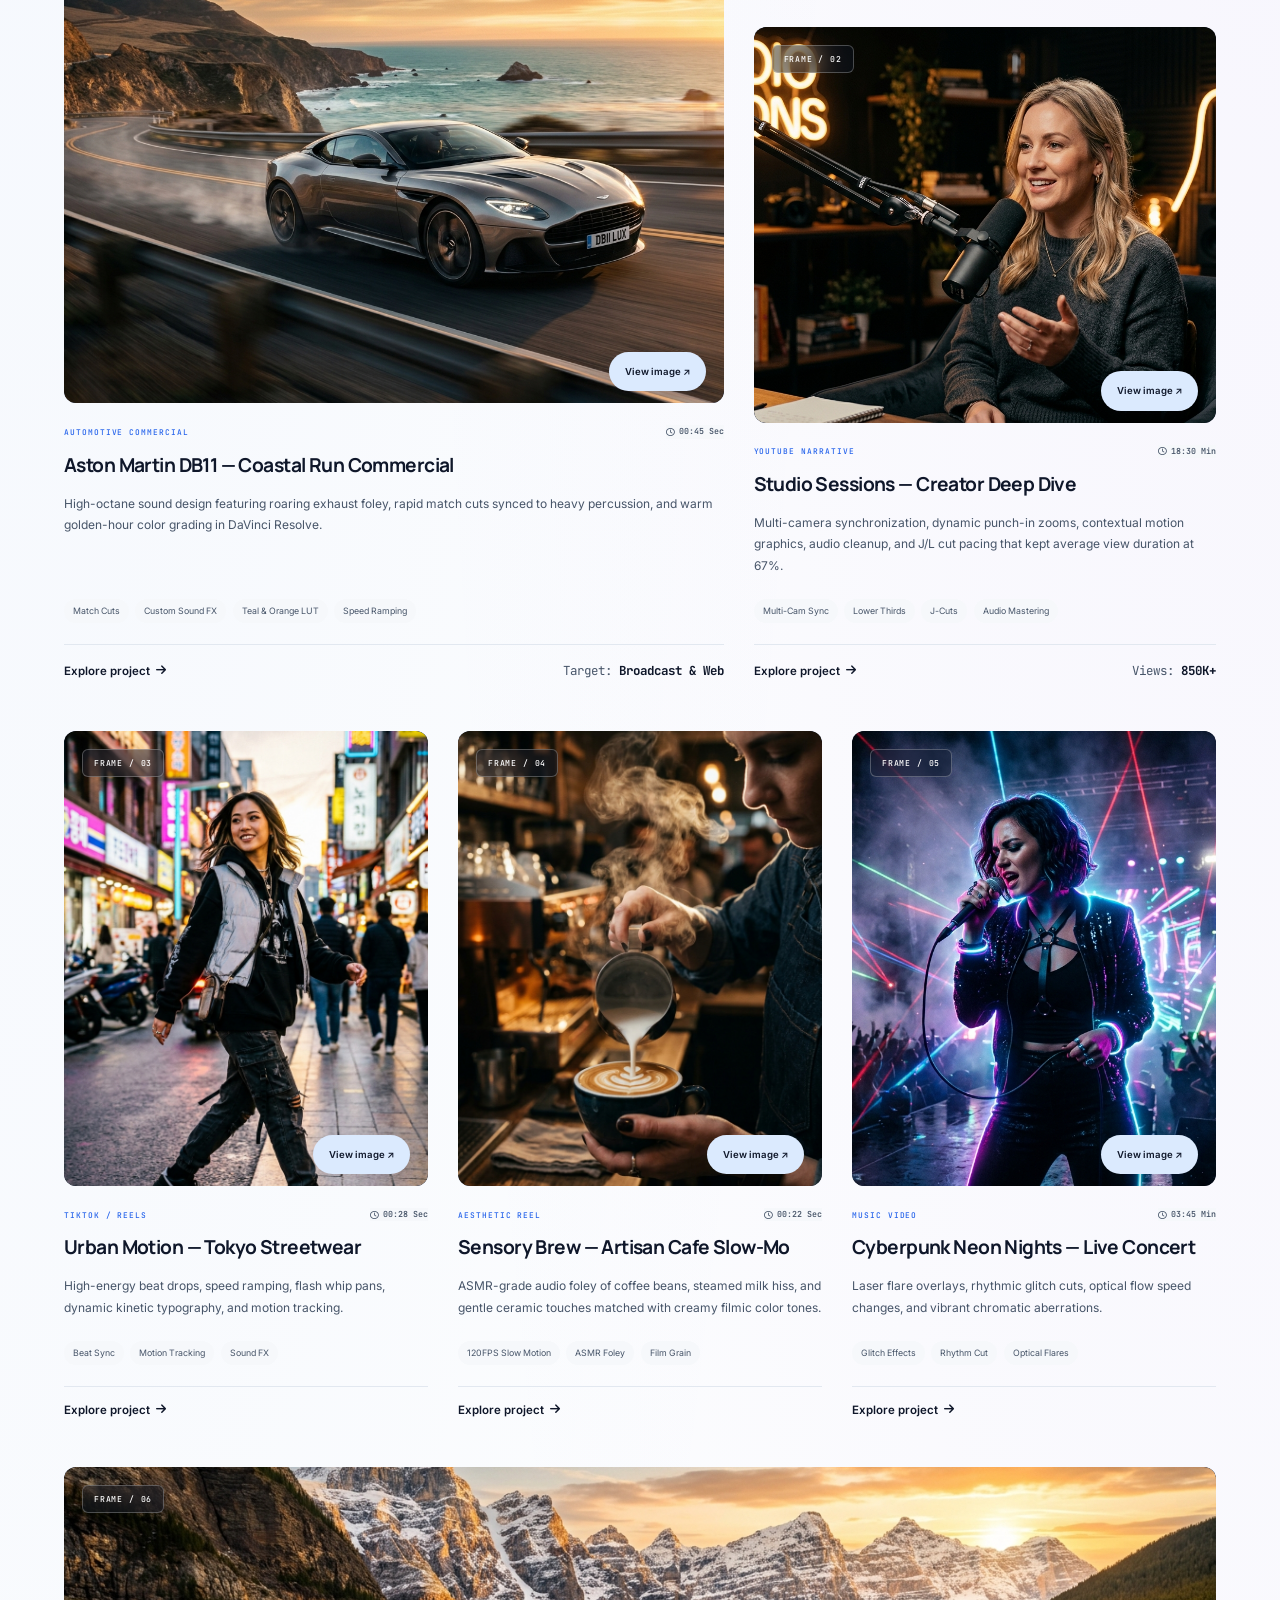
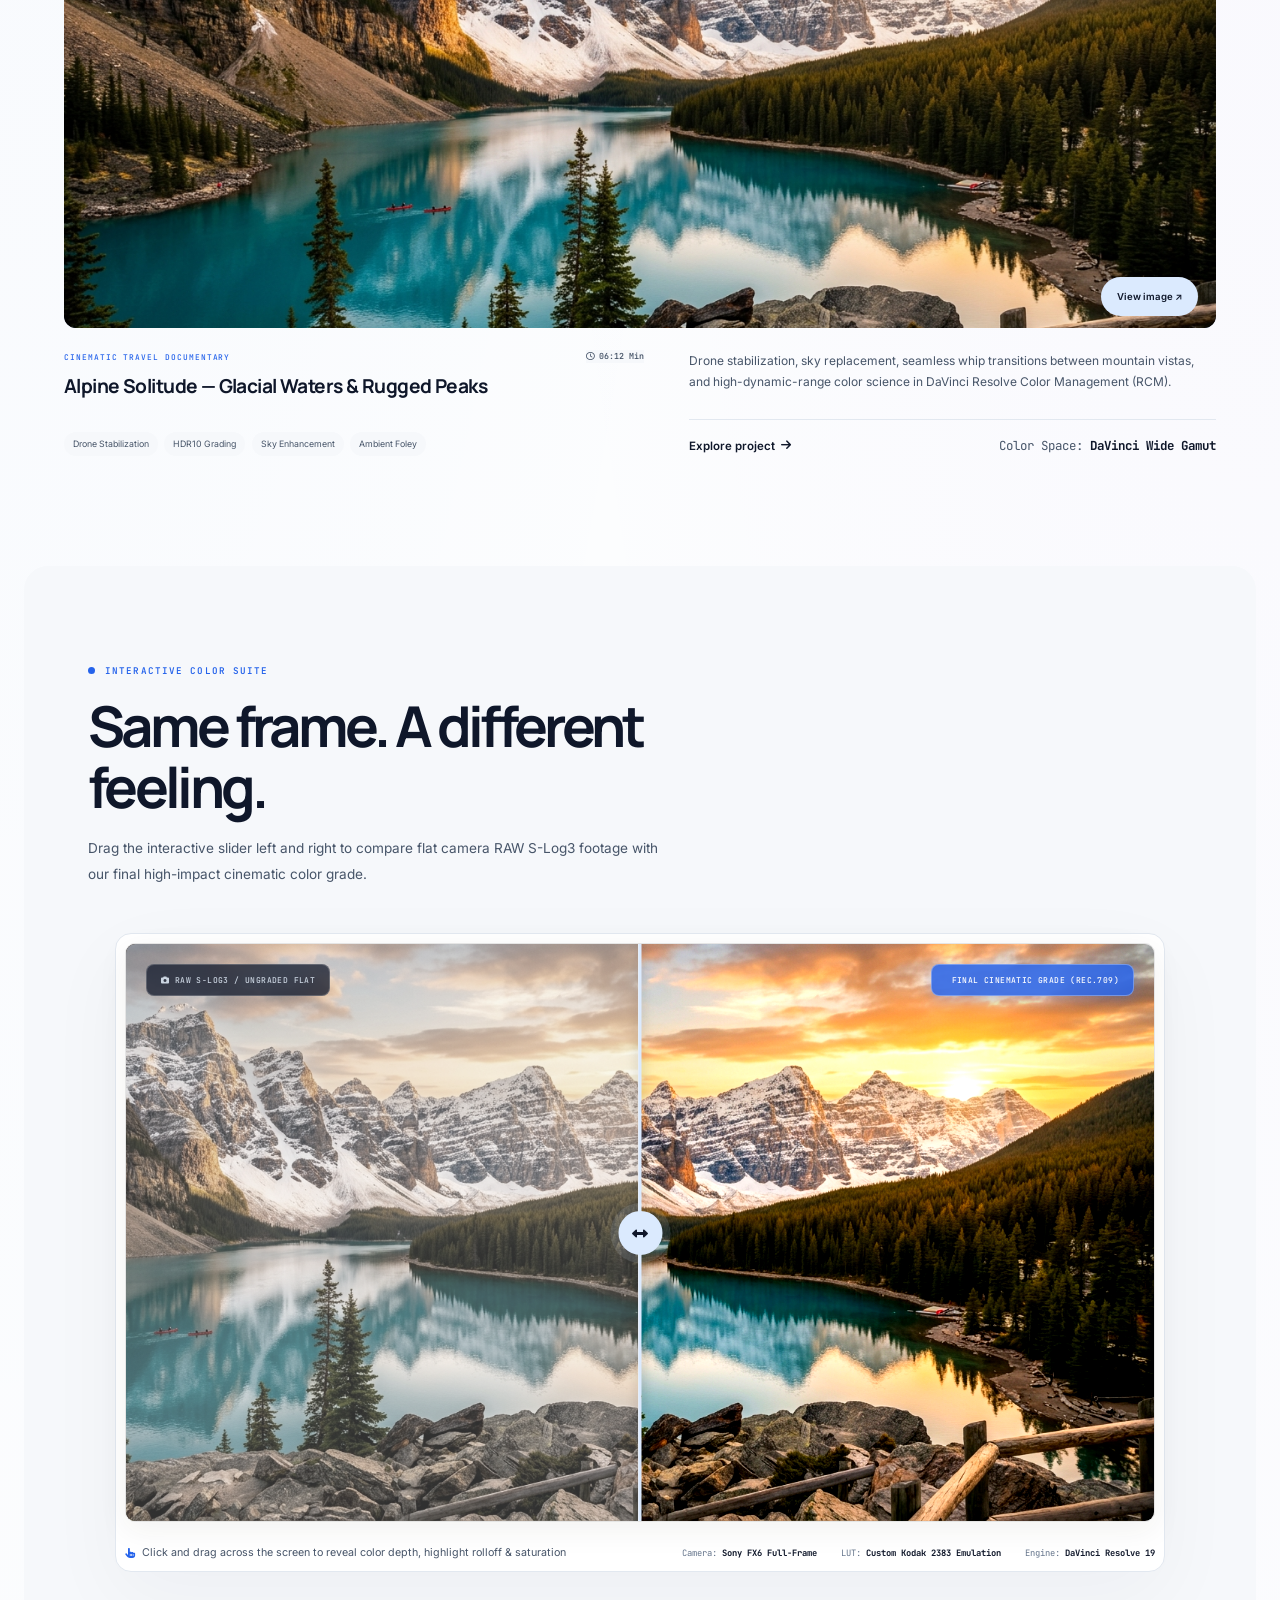
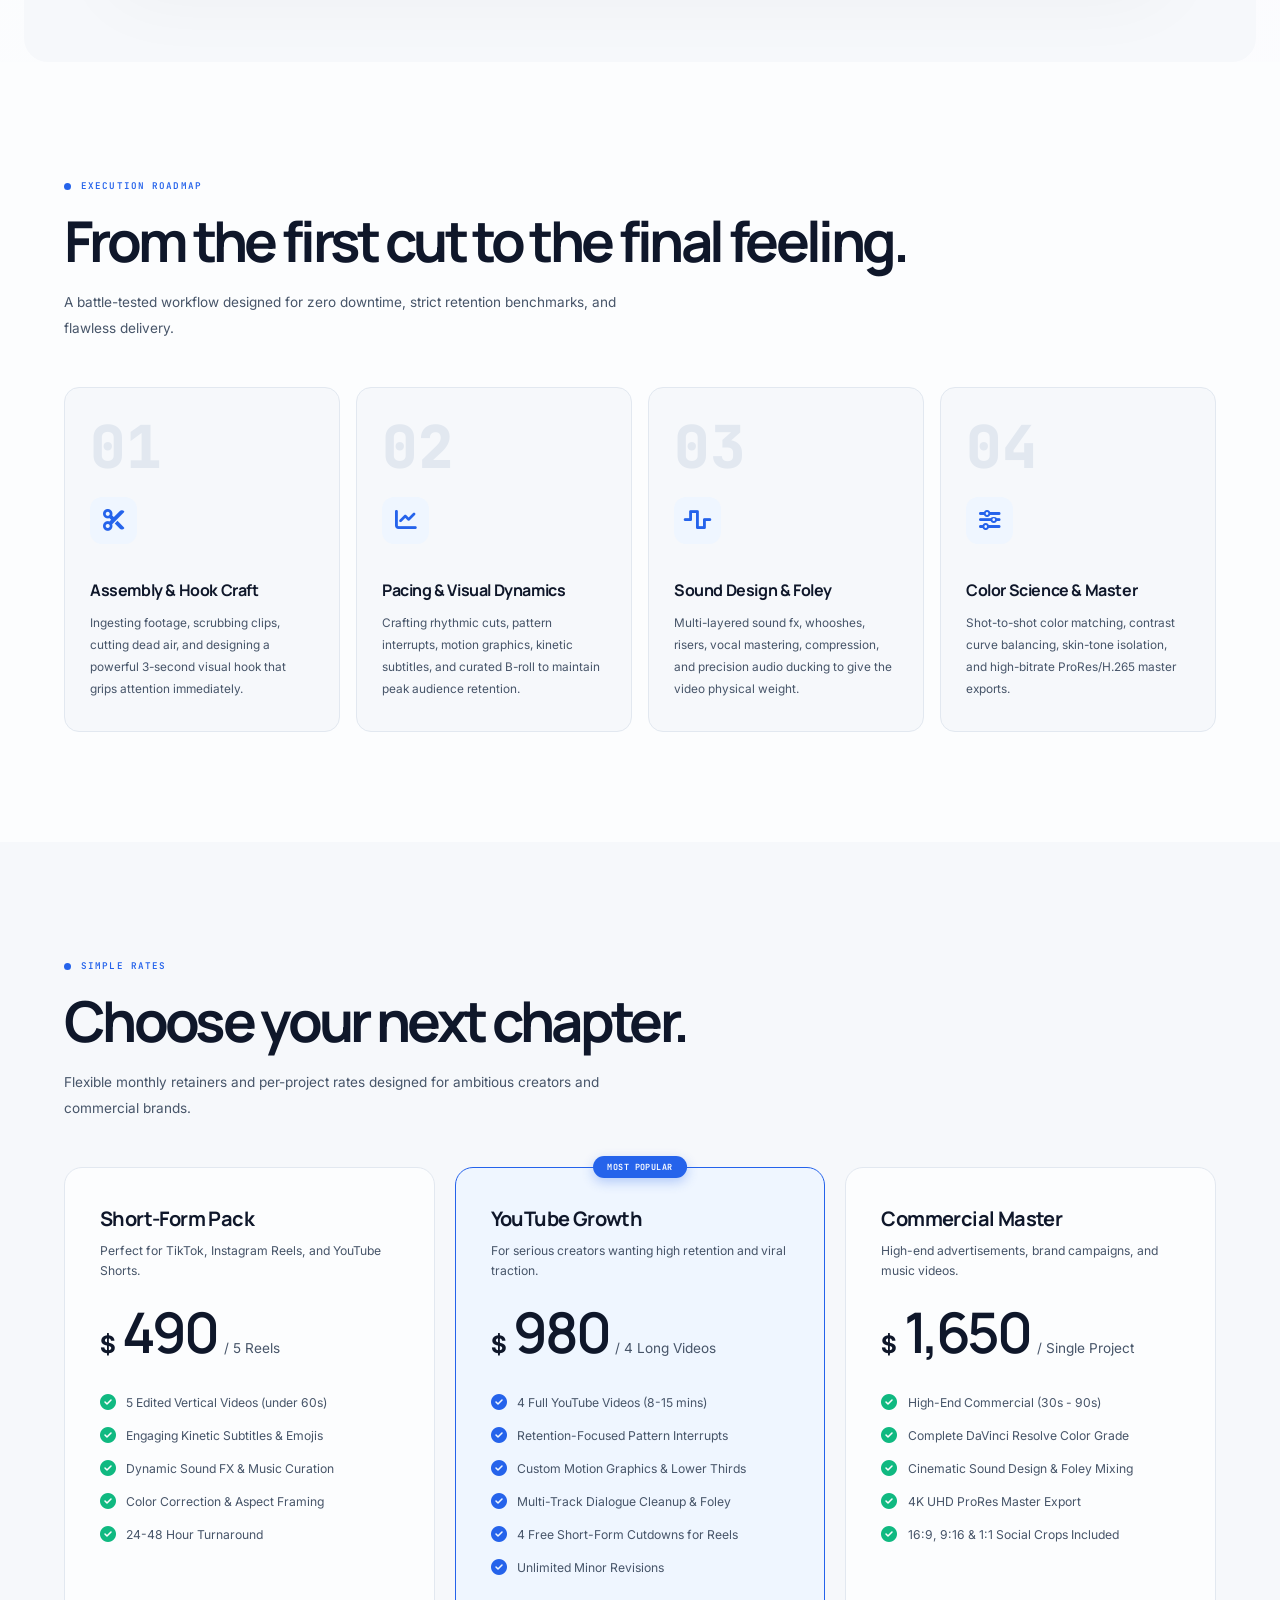
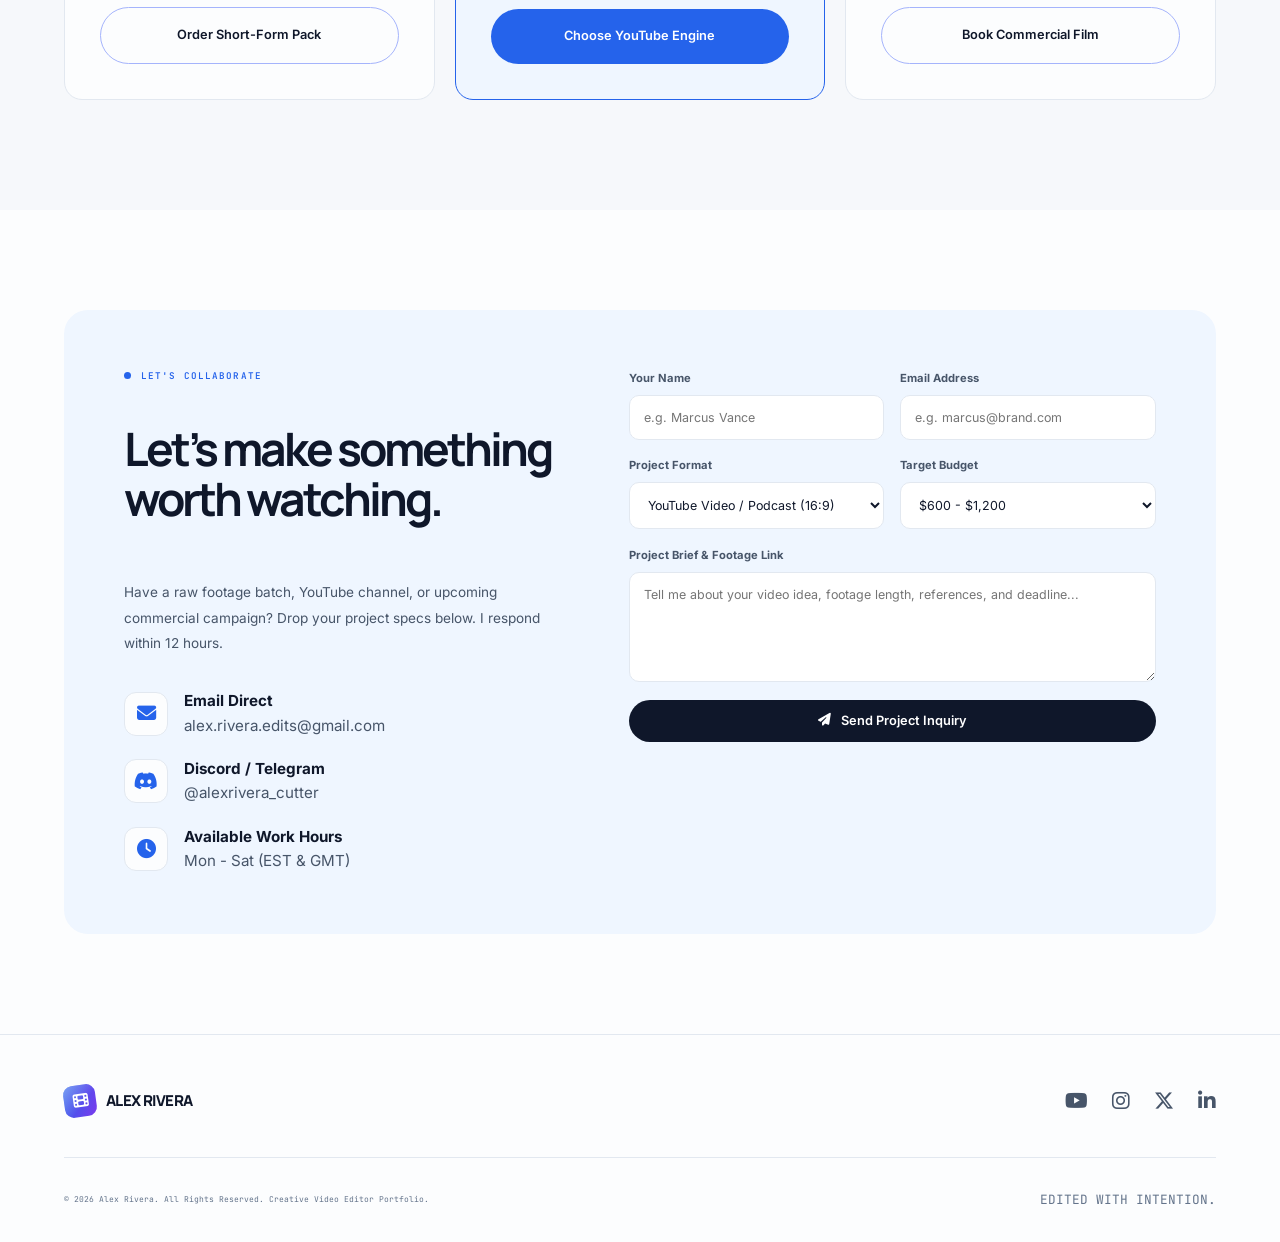
==== commit 7aee6927: "Revert "Polish studio UI and add filtered project preview navigation" This reverts commit 9f1e1dbf42" ====
--- a/index.html
+++ b/index.html
@@ -18,7 +18,6 @@
   <link rel="stylesheet" href="css/style.css">
   <link rel="stylesheet" href="css/creative.css">
   <link rel="stylesheet" href="css/art-direction.css">
-  <link rel="stylesheet" href="css/studio-polish.css">
 </head>
 <body>
   <a class="skip-link" href="#portfolio">Skip to selected work</a>
@@ -134,7 +133,6 @@
     <span class="image-caption"><span>03 / IN THE CITY</span><span aria-hidden="true">↗</span></span>
   </button>
   <div class="composition-note"><span class="composition-spark" aria-hidden="true">✳</span><span>Different stories.<br><strong>One creative eye.</strong></span></div>
-  <div class="hero-cut-note" aria-hidden="true"><span>THE CUT ROOM</span><span>01:24:08</span><div class="cut-note-track"><b>STORY</b><b>COLOR</b><b>SOUND</b><i></i></div><div class="cut-note-wave"></div></div>
 </div>
 
         </div>
@@ -145,7 +143,7 @@
     <!-- =========================================================
          TOOL STACK / SOFTWARE TICKER
          ========================================================= -->
-    <section class="ticker-strip-section" aria-label="Creative software toolkit">
+    <section class="ticker-strip-section">
       <div class="container">
         <div class="ticker-label-title">
           <i class="fa-solid fa-layer-group me-1"></i> Industry Standard Production Suite
@@ -182,13 +180,6 @@
     <!-- =========================================================
          VIDEO PORTFOLIO SHOWCASE (With Watermarks & Badges)
          ========================================================= -->
-    <section class="studio-note" aria-labelledby="studio-note-title">
-      <div class="container studio-note-grid">
-        <div class="studio-note-label"><span class="section-tag">THE CREATIVE APPROACH</span><span class="note-asterisk" aria-hidden="true">✳</span><span class="note-caption">A LITTLE INSTINCT.<br>A LOT OF INTENTION.</span></div>
-        <div><h2 id="studio-note-title">More than a cut.<br><span>A feeling that stays.</span></h2><p>The right frame. The unexpected pause. The sound that changes everything. Every detail has a part to play.</p><a href="#process" class="note-link">See how it comes together <span aria-hidden="true">↗</span></a></div>
-      </div>
-    </section>
-
     <section class="portfolio-section" id="portfolio">
       <div class="container">
         
@@ -899,7 +890,6 @@
       <div><span class="story-eyebrow">BEHIND THE FRAME</span><p id="project-story-description"></p></div>
       <div><span class="story-eyebrow">CREATIVE TOOLKIT</span><div class="project-story-tags" id="project-story-tags"></div><p class="project-story-software" id="project-story-software"></p></div>
     </div>
-    <div class="project-browser" id="project-browser" hidden><button type="button" id="previous-project" aria-label="Previous project">← <span>Previous</span></button><span id="project-position" aria-live="polite"></span><button type="button" id="next-project" aria-label="Next project"><span>Next project</span> →</button></div>
     <div class="image-lightbox-footer"><span>THE DETAILS MAKE THE DIFFERENCE.</span><a id="image-original-link" target="_blank" rel="noopener">Open full image ↗</a></div>
   </div>
 </div>
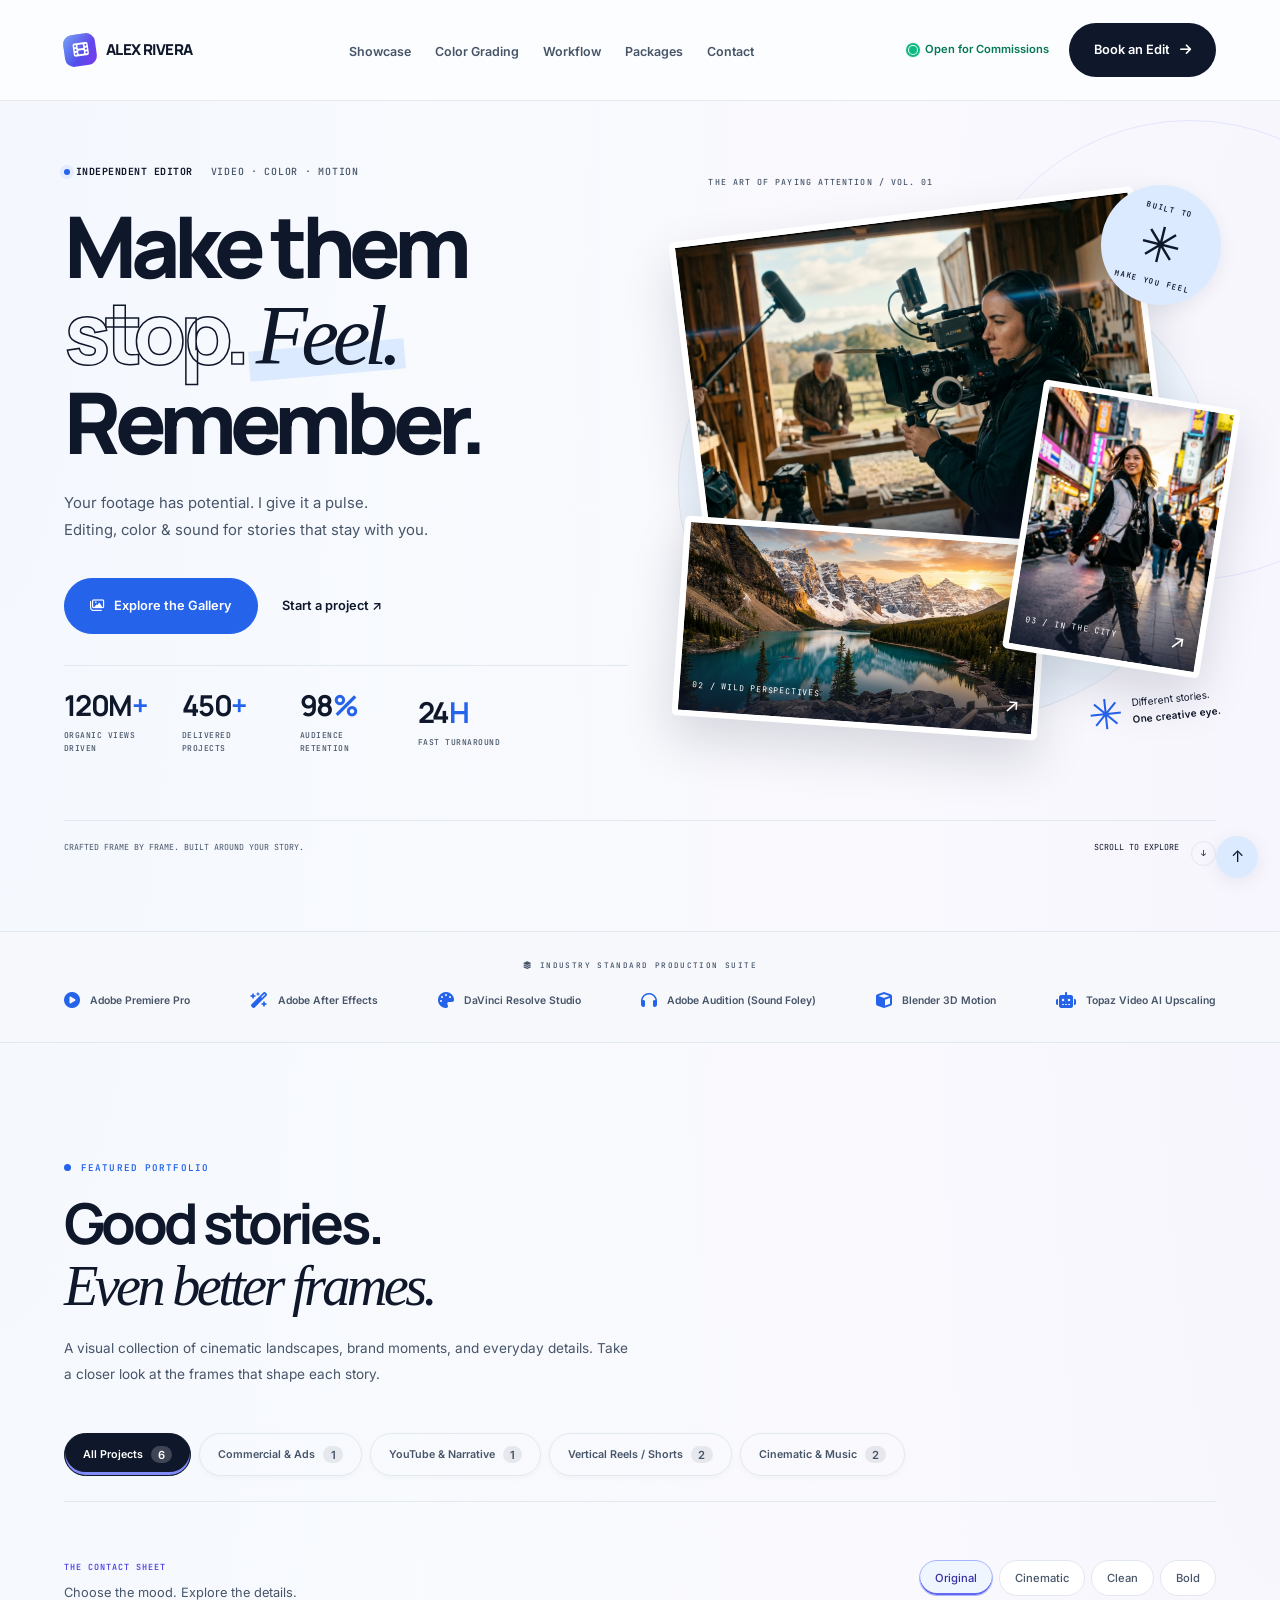
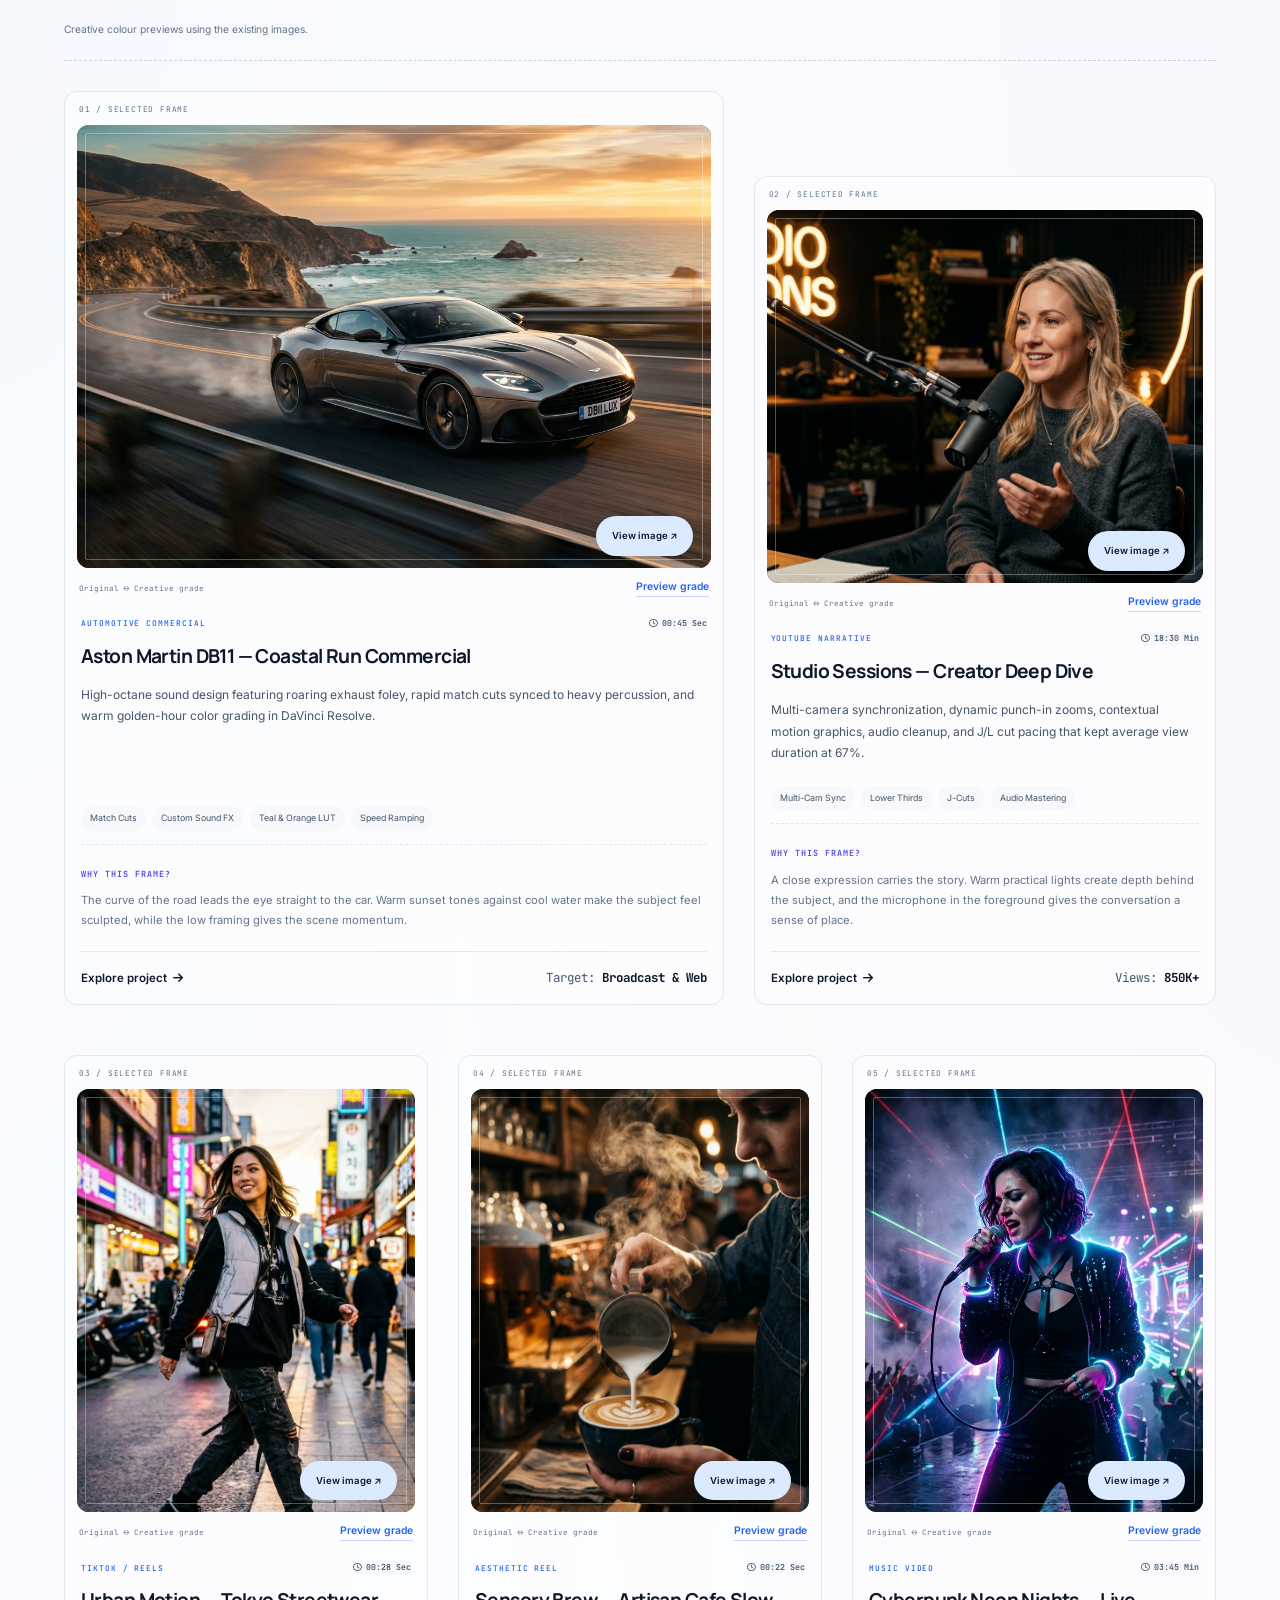
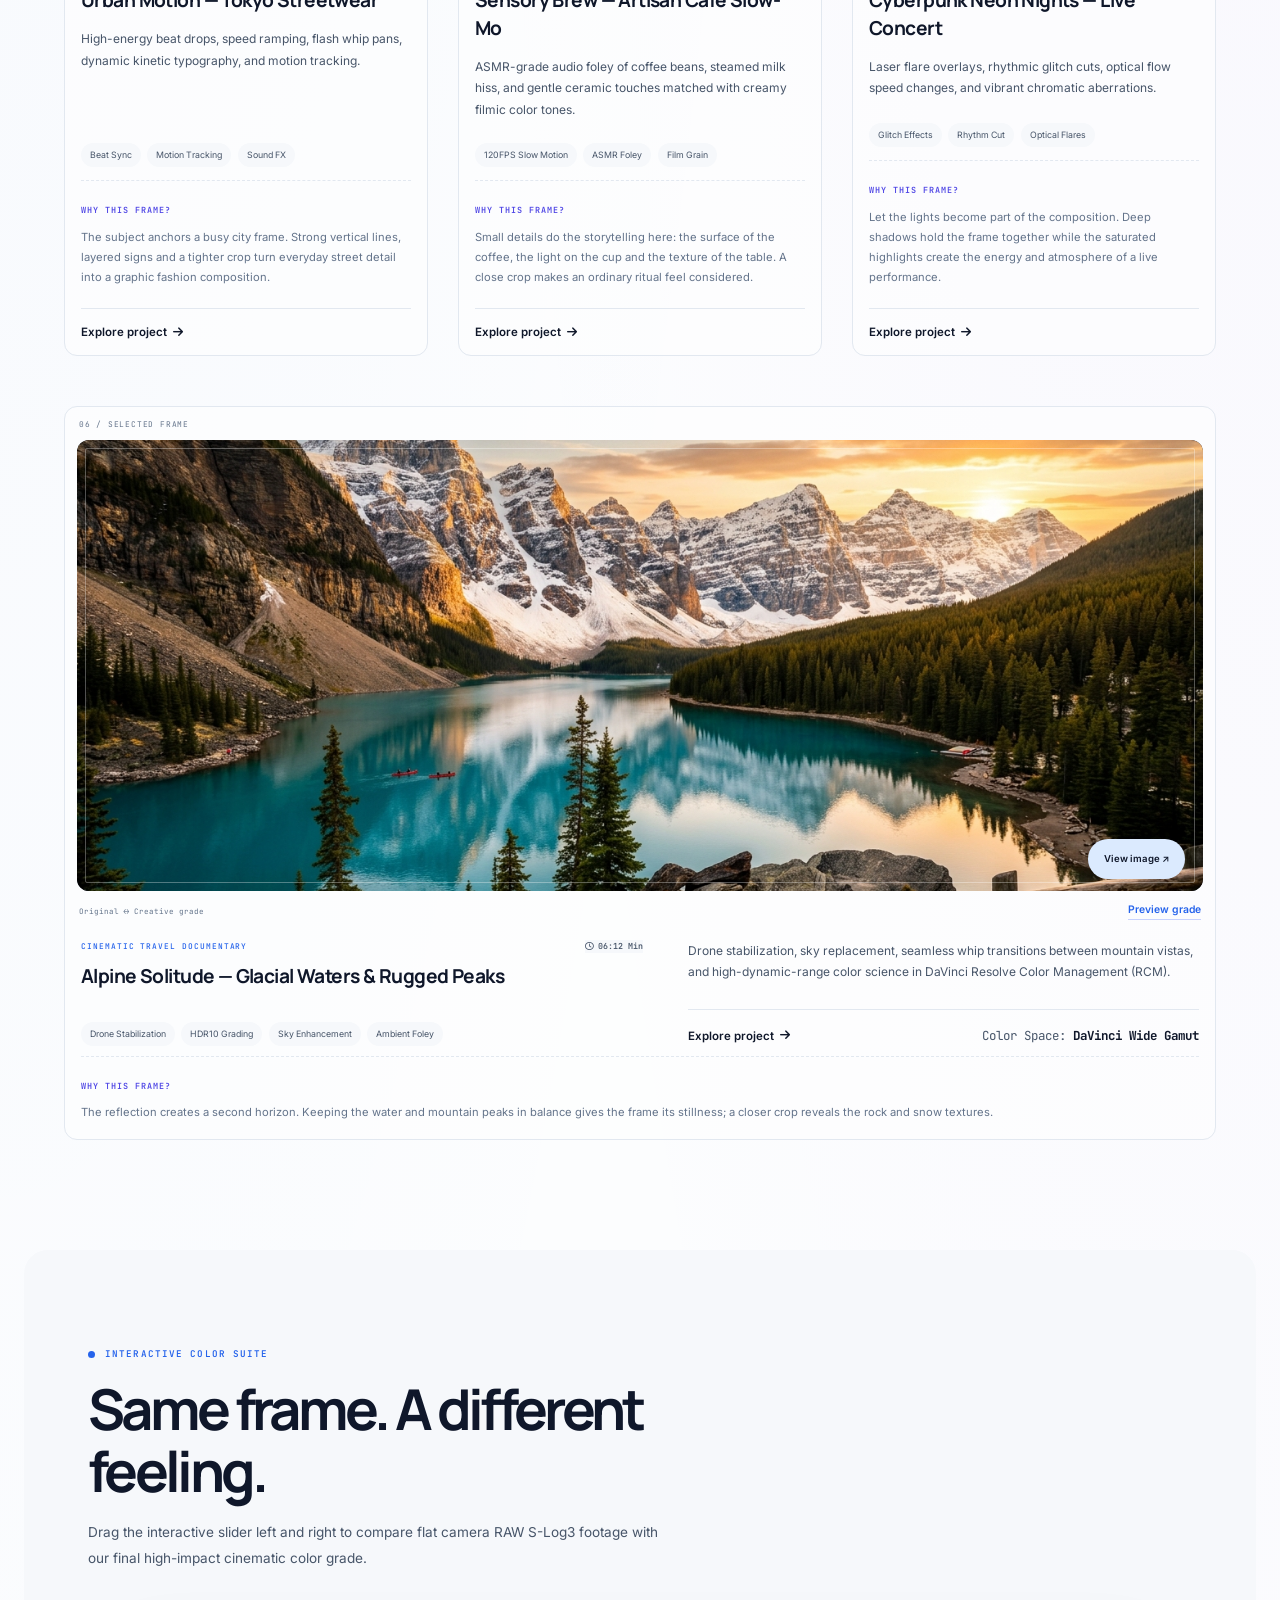
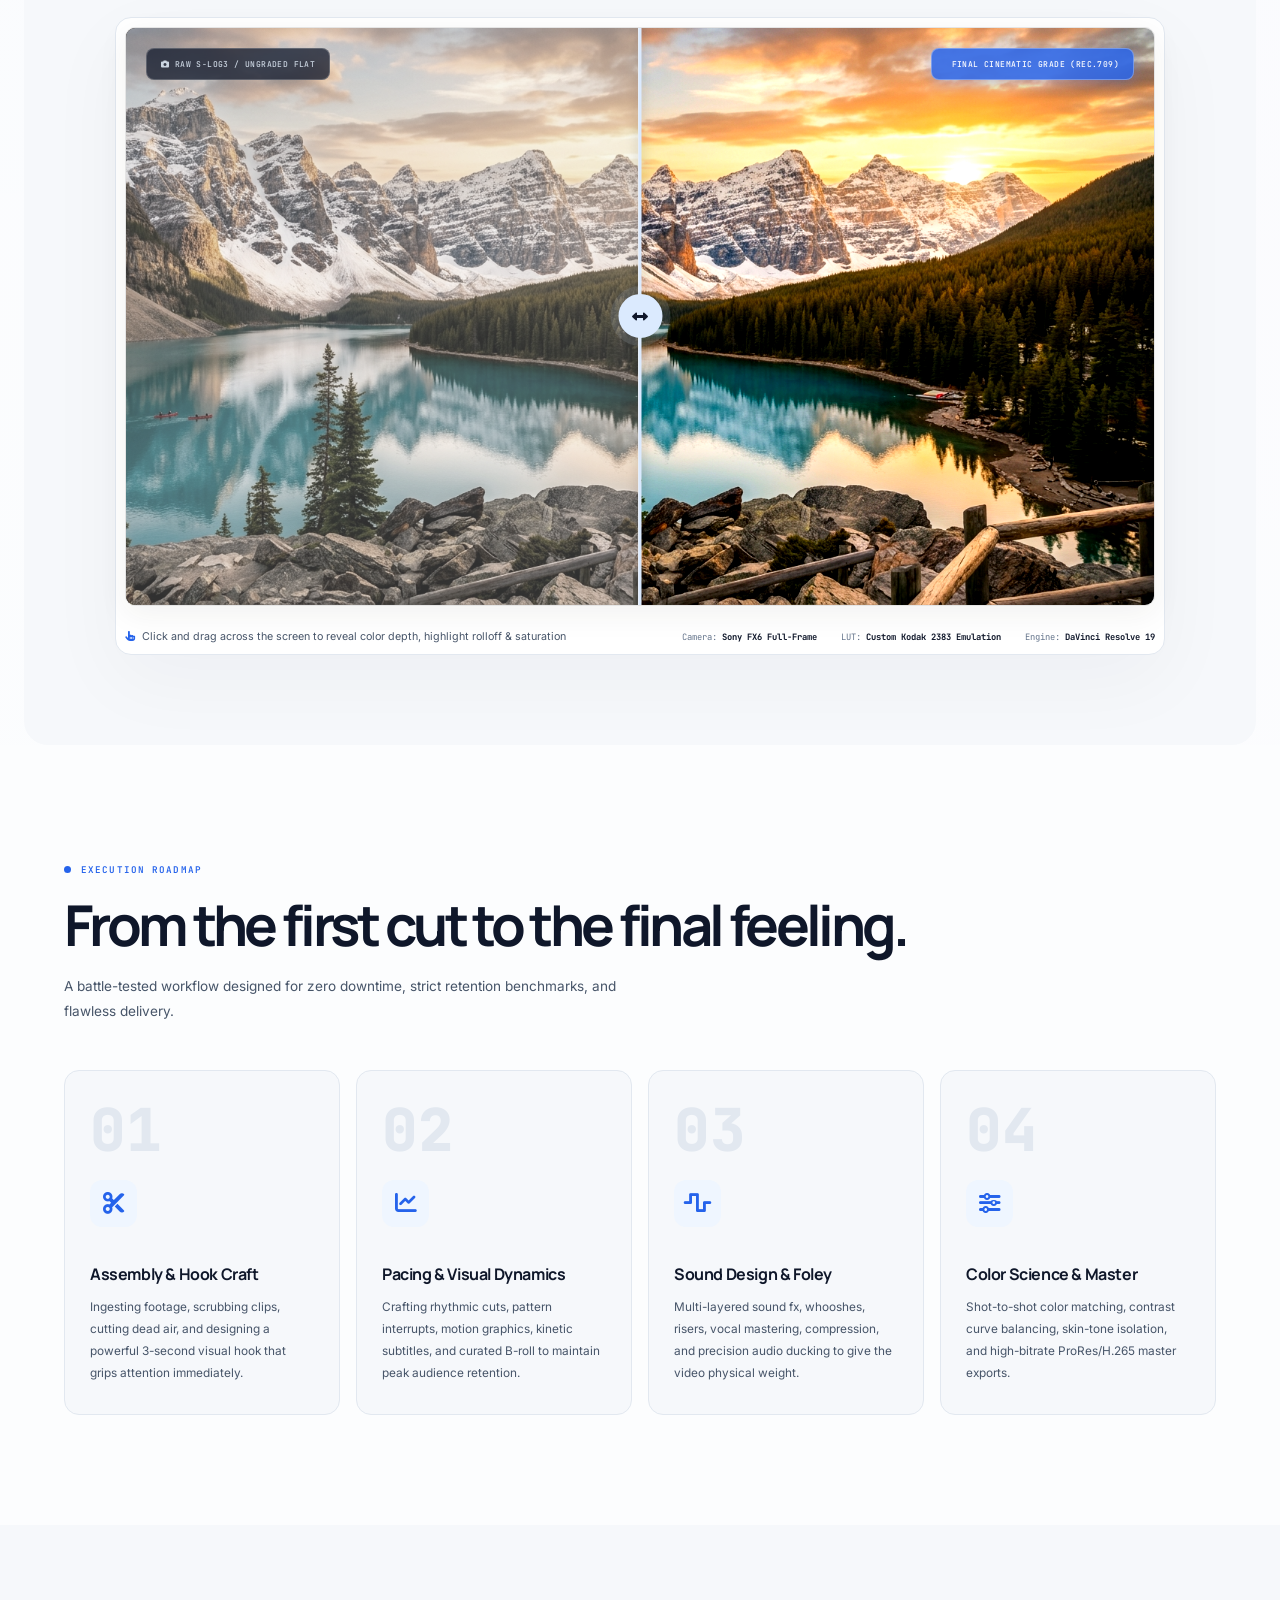
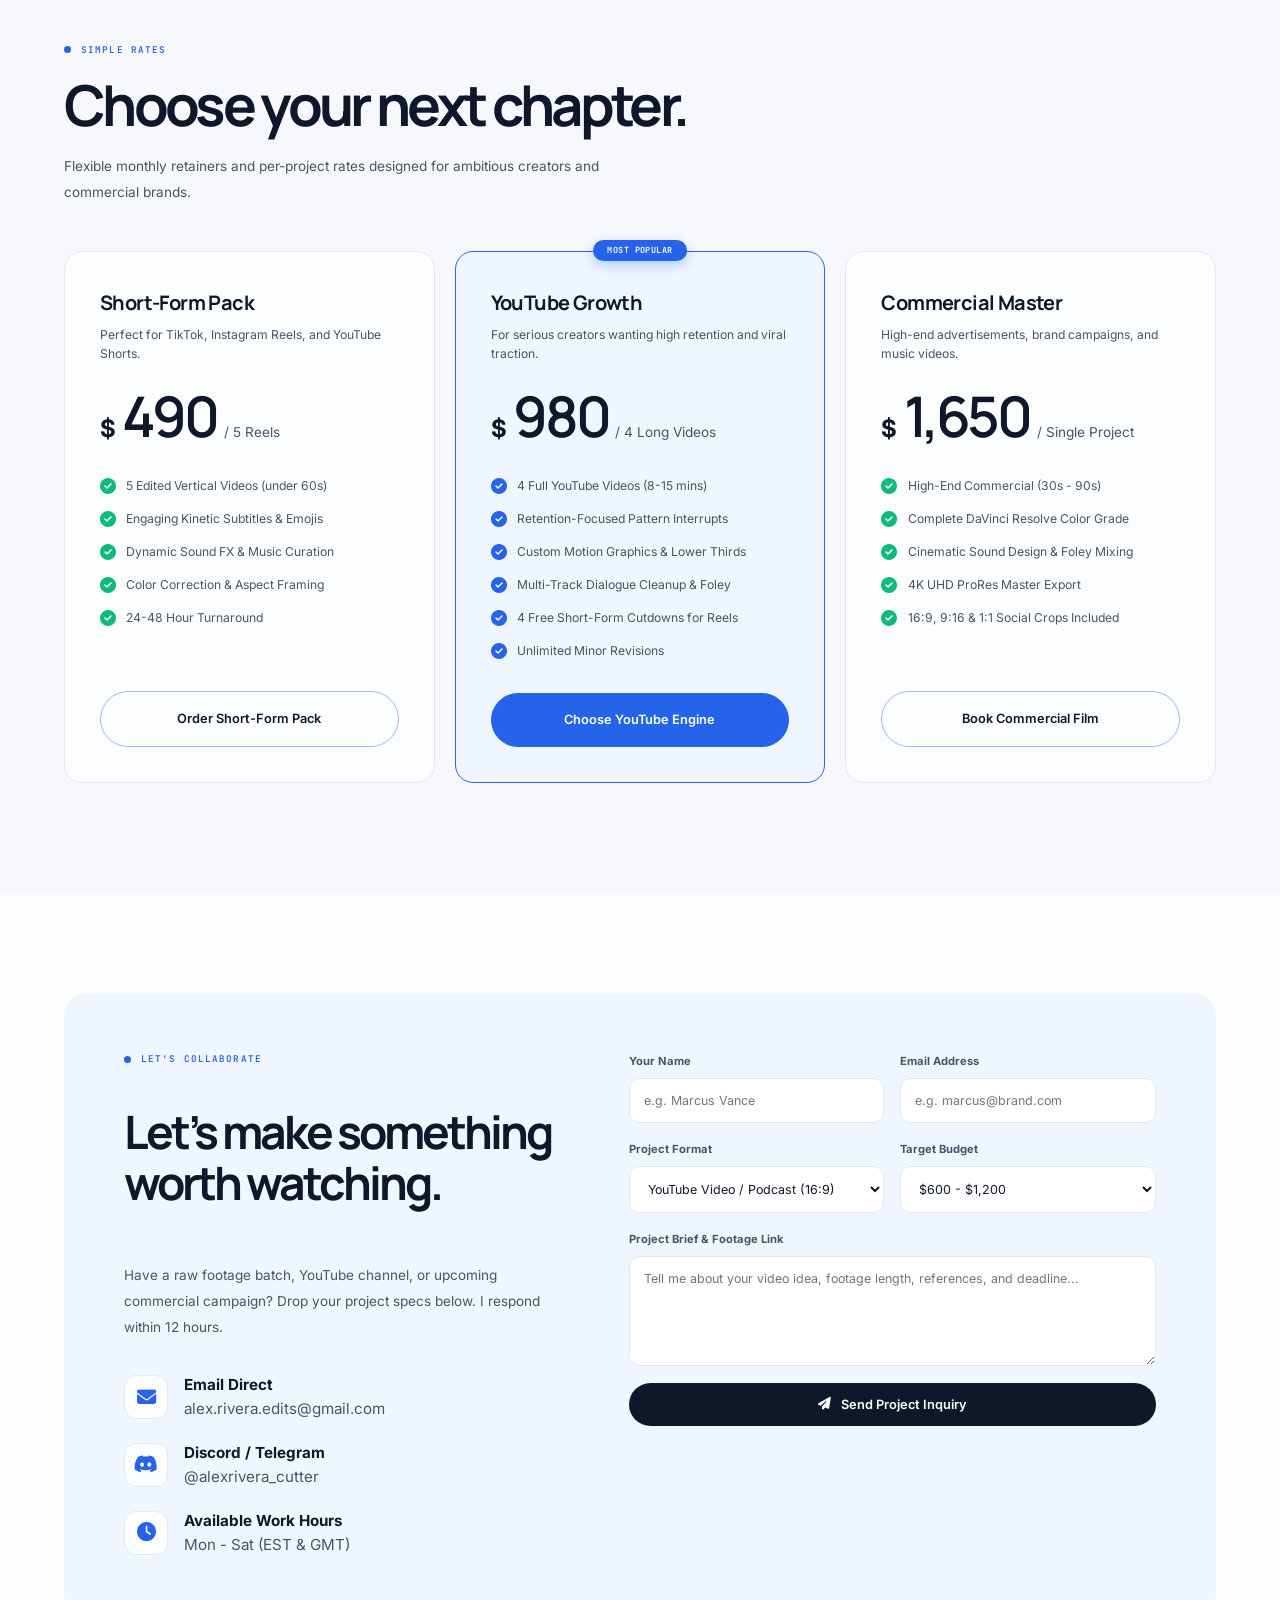
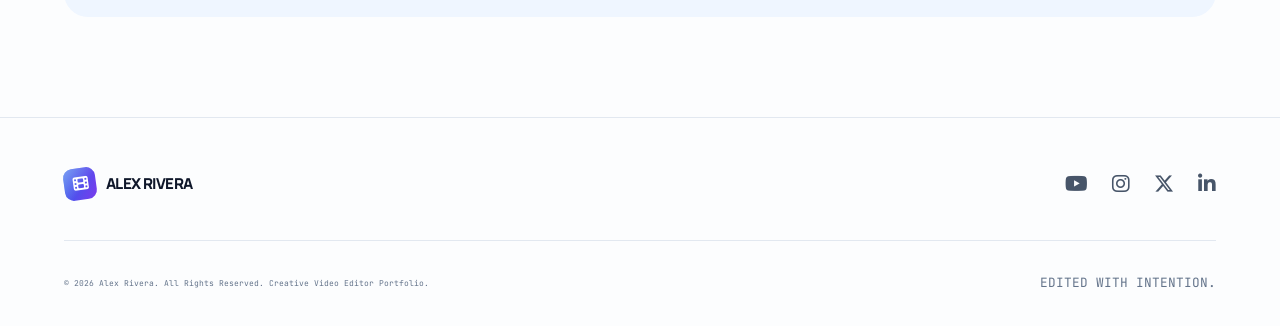
==== commit e3a350d2: "Add contact-sheet gallery, mood previews and project moodboards" ====
--- a/index.html
+++ b/index.html
@@ -18,6 +18,7 @@
   <link rel="stylesheet" href="css/style.css">
   <link rel="stylesheet" href="css/creative.css">
   <link rel="stylesheet" href="css/art-direction.css">
+  <link rel="stylesheet" href="css/creative-details.css">
 </head>
 <body>
   <a class="skip-link" href="#portfolio">Skip to selected work</a>
@@ -218,6 +219,11 @@
         </div>
 
         <!-- Projects Grid -->
+        <div class="mood-toolbar" role="group" aria-label="Gallery image mood">
+          <div><span class="detail-eyebrow">THE CONTACT SHEET</span><p>Choose the mood. Explore the details.</p></div>
+          <div class="mood-options"><button type="button" data-gallery-mood="original" aria-pressed="true">Original</button><button type="button" data-gallery-mood="cinematic" aria-pressed="false">Cinematic</button><button type="button" data-gallery-mood="clean" aria-pressed="false">Clean</button><button type="button" data-gallery-mood="bold" aria-pressed="false">Bold</button></div>
+          <span class="mood-help">Creative colour previews using the existing images.</span>
+        </div>
         <div class="projects-grid" id="projects-grid">
           
           <!-- Project 1: Commercial (16:9) -->
@@ -884,6 +890,12 @@
   <div class="image-lightbox-window">
     <div class="image-lightbox-header"><div><p id="image-lightbox-category"></p><h2 id="image-lightbox-title"></h2></div><button type="button" id="image-lightbox-close" aria-label="Close image preview">×</button></div>
     <img id="image-lightbox-photo" alt="">
+    <div class="lightbox-moods" id="lightbox-moods" role="group" aria-label="Project image mood" hidden><span class="detail-eyebrow">CHOOSE THE MOOD</span><div class="mood-options"><button type="button" data-project-mood="original" aria-pressed="true">Original</button><button type="button" data-project-mood="cinematic" aria-pressed="false">Cinematic</button><button type="button" data-project-mood="clean" aria-pressed="false">Clean</button><button type="button" data-project-mood="bold" aria-pressed="false">Bold</button></div><span id="mood-readout" role="status">Original image</span></div>
+    <section class="project-moodboard" id="project-moodboard" aria-label="Project moodboard" hidden>
+      <div class="moodboard-top"><span class="detail-eyebrow">THE MOODBOARD</span><span>01 / COMPOSITION · 02 / TEXTURE · 03 / PALETTE</span></div>
+      <div class="moodboard-grid"><figure><div class="detail-crop crop-composition"><img id="moodboard-composition" alt="" loading="lazy"></div><figcaption>01 / COMPOSITION STUDY</figcaption></figure><figure><div class="detail-crop crop-texture"><img id="moodboard-texture" alt="" loading="lazy"></div><figcaption>02 / DETAIL STUDY</figcaption></figure><div class="palette-study"><span class="detail-eyebrow">COLOUR DIRECTION</span><div id="project-palette" class="project-palette" role="list" aria-label="Curated project colour palette"></div><p>A curated palette inspired by this frame.</p></div></div>
+      <div class="moodboard-note"><span class="detail-eyebrow">EDITOR’S NOTE / WHY THIS FRAME?</span><p id="moodboard-note"></p></div>
+    </section>
     <video id="project-video" controls playsinline preload="none" tabindex="0" aria-label="Project video" hidden></video>
     <p class="media-status" id="media-status" role="status" hidden></p>
     <div class="project-story" id="project-story" hidden>
@@ -903,6 +915,7 @@
   <a class="back-to-top" href="#hero" aria-label="Back to top">↑</a>
   <!-- Main JavaScript File -->
   <script src="js/main.js"></script>
+  <script src="js/creative-details.js"></script>
 </body>
 </html>
 
--- a/css/creative-details.css
+++ b/css/creative-details.css
@@ -0,0 +1,68 @@
+/* Contact-sheet details within the established light blue / purple design. */
+.detail-eyebrow { font: 600 .53rem/1.6 var(--font-mono); letter-spacing: .12em; color: #4f46e5; }
+.mood-toolbar { display: flex; flex-wrap: wrap; align-items: center; justify-content: space-between; gap: 18px; padding: 22px 0; margin: -12px 0 30px; border-bottom: 1px dashed #cbd5e1; }
+.mood-toolbar p { font-size: .8rem; color: #475569; margin-top: 5px; }
+.mood-options { display: flex; flex-wrap: wrap; gap: 6px; }
+.mood-options button { border: 1px solid #e2e8f0; border-radius: 999px; padding: 10px 15px; font: 500 .7rem var(--font-body); background: #fff; color: #475569; transition: background .2s, border-color .2s, transform .2s; }
+.mood-options button[aria-pressed="true"] { background: #eff6ff; border-color: #a5b4fc; color: #3730a3; box-shadow: inset 0 -2px #6366f1; }
+.mood-options button:hover { transform: translateY(-2px); border-color: #a5b4fc; }
+.mood-help { flex-basis: 100%; color: #64748b; font-size: .64rem; }
+.project-card { padding: 12px; background: #ffffff90; border: 1px solid #e2e8f0; border-radius: 13px; min-width: 0; position: relative; }
+.project-card.card-span-5 { padding-top: 12px; margin-top: 85px; align-self: start; }
+.project-card:hover, .project-card:focus-within { border-color: #a5b4fc; box-shadow: 0 10px 35px #2563eb09; }
+.sheet-number { display: block; padding: 0 2px 11px; color: #64748b; font: .49rem var(--font-mono); letter-spacing: .1em; }
+.project-card .project-image { border-radius: 6px; }
+.project-image::after { content: ''; position: absolute; inset: 8px; border: 1px solid #ffffff50; border-radius: 2px; pointer-events: none; z-index: 1; }
+.project-card .project-info-body { padding: 20px 4px 4px; min-width: 0; }
+.frame-index { display: none; }
+.frame-tools { display: flex; justify-content: space-between; align-items: center; flex-wrap: wrap; gap: 8px; padding: 12px 2px 0; }
+.frame-tools > span { font: .47rem var(--font-mono); color: #64748b; }
+.grade-toggle { color: #2563eb; font: 600 .65rem var(--font-body); border-bottom: 1px solid #c7d2fe; padding-bottom: 3px; }
+.grade-toggle:hover { color: #7c3aed; }
+.grade-caption { position: absolute; top: 14px; left: 14px; padding: 7px 10px; border-radius: 4px; color: #fff; background: #0f172a99; font: .49rem var(--font-mono); letter-spacing: .04em; opacity: 0; transition: opacity .25s; z-index: 2; }
+.project-card.grade-on .project-image-thumb { filter: var(--grade-filter); }
+.project-card.grade-on .grade-caption { opacity: 1; }
+.project-image-thumb { transition: filter .5s ease, transform .6s ease; }
+.editor-note { padding: 14px 0 0; border-top: 1px dashed #e2e8f0; }
+.editor-note p { color: #64748b; font-size: .7rem; line-height: 1.8; margin-top: 6px; }
+.project-card.card-span-12 .editor-note { grid-column: 1 / -1; }
+.view-edit-link i { transition: transform .25s; }
+.view-edit-link:hover i { transform: translateX(5px); }
+.filter-btn { position: relative; }
+.filter-btn.active { box-shadow: inset 0 -3px #818cf8; }
+.lightbox-moods { display: flex; flex-wrap: wrap; align-items: center; justify-content: space-between; gap: 14px; padding: 20px 28px; border-block: 1px solid #e2e8f0; background: #f8faff; }
+.lightbox-moods[hidden], .project-moodboard[hidden] { display: none; }
+#mood-readout { flex-basis: 100%; font-size: .65rem; color: #64748b; }
+#image-lightbox-photo, .detail-crop img { transition: filter .4s ease; }
+.project-moodboard { padding: 28px; border-bottom: 1px solid #e2e8f0; }
+.moodboard-top { display: flex; justify-content: space-between; flex-wrap: wrap; gap: 10px; margin-bottom: 18px; }
+.moodboard-top > span:last-child { font: .45rem/1.8 var(--font-mono); letter-spacing: .05em; color: #64748b; }
+.moodboard-grid { display: grid; grid-template-columns: 1fr 1fr .9fr; gap: 16px; }
+.moodboard-grid figure { margin: 0; min-width: 0; }
+.detail-crop { height: 175px; overflow: hidden; border-radius: 7px; background: #f1f5f9; border: 1px solid #e2e8f0; }
+.detail-crop img { height: 100%; width: 100%; object-fit: cover; display: block; }
+.crop-composition img { transform: scale(1.2); }
+.crop-texture img { transform: scale(1.9); }
+.moodboard-grid figcaption { font: .45rem var(--font-mono); color: #64748b; margin-top: 10px; letter-spacing: .06em; }
+.palette-study { border: 1px solid #e2e8f0; padding: 15px; border-radius: 7px; min-width: 0; background: #f8faff; }
+.project-palette { display: grid; grid-template-columns: repeat(4, minmax(0, 1fr)); gap: 4px; margin-top: 14px; }
+.palette-swatch { min-width: 0; }
+.palette-swatch > span:first-child { display: block; height: 65px; border-radius: 3px; border: 1px solid #0f172a10; }
+.palette-swatch > span:last-child { display: block; font: .55rem var(--font-mono); color: #475569; padding-top: 7px; letter-spacing: -.04em; }
+.palette-study p { color: #64748b; font-size: .6rem; line-height: 1.7; margin-top: 12px; }
+.moodboard-note { display: grid; grid-template-columns: .65fr 1.35fr; gap: 24px; padding-top: 24px; margin-top: 24px; border-top: 1px dashed #cbd5e1; }
+.moodboard-note p { font-size: .8rem; line-height: 1.85; color: #475569; }
+@media (hover: hover) and (pointer: fine) { .project-card .project-image:hover .project-image-thumb { filter: var(--grade-filter); } .project-image:hover .grade-caption { opacity: 1; } }
+@media (max-width: 1100px) { .moodboard-grid { grid-template-columns: 1fr 1fr; } .palette-study { grid-column: 1 / -1; } .palette-swatch > span:first-child { height: 35px; } .palette-swatch > span:last-child { font-size: .48rem; } }
+@media (max-width: 768px) {
+  .projects-grid { grid-template-columns: minmax(0, 1fr); } .projects-grid > .project-card { grid-column: 1 / -1; }
+  .project-top-meta, .project-footer-action { flex-wrap: wrap; gap: 10px; }
+  .mood-toolbar { margin-top: 0; padding-top: 0; gap: 14px; } .mood-toolbar p { font-size: .74rem; }
+  .mood-options button { font-size: .62rem; padding: 9px 13px; } .mood-help { font-size: .6rem; line-height: 1.7; }
+  .project-card { padding: 10px; } .project-card.card-span-5 { padding-top: 10px; margin-top: 0; } .sheet-number { font-size: .45rem; }
+  .lightbox-moods, .project-moodboard { padding: 20px 16px; } .lightbox-moods > .detail-eyebrow { flex-basis: 100%; }
+  #image-lightbox-photo { height: auto; max-height: 55dvh; }
+  .moodboard-grid { gap: 12px; } .detail-crop { height: 130px; } .moodboard-grid figcaption { font-size: .39rem; line-height: 1.7; }
+  .moodboard-note { grid-template-columns: 1fr; gap: 10px; } .moodboard-note p { font-size: .74rem; }
+}
+@media (prefers-reduced-motion: reduce) { .mood-options button, .project-image-thumb, .grade-caption, .view-edit-link i, #image-lightbox-photo, .detail-crop img { transition: none; } }
